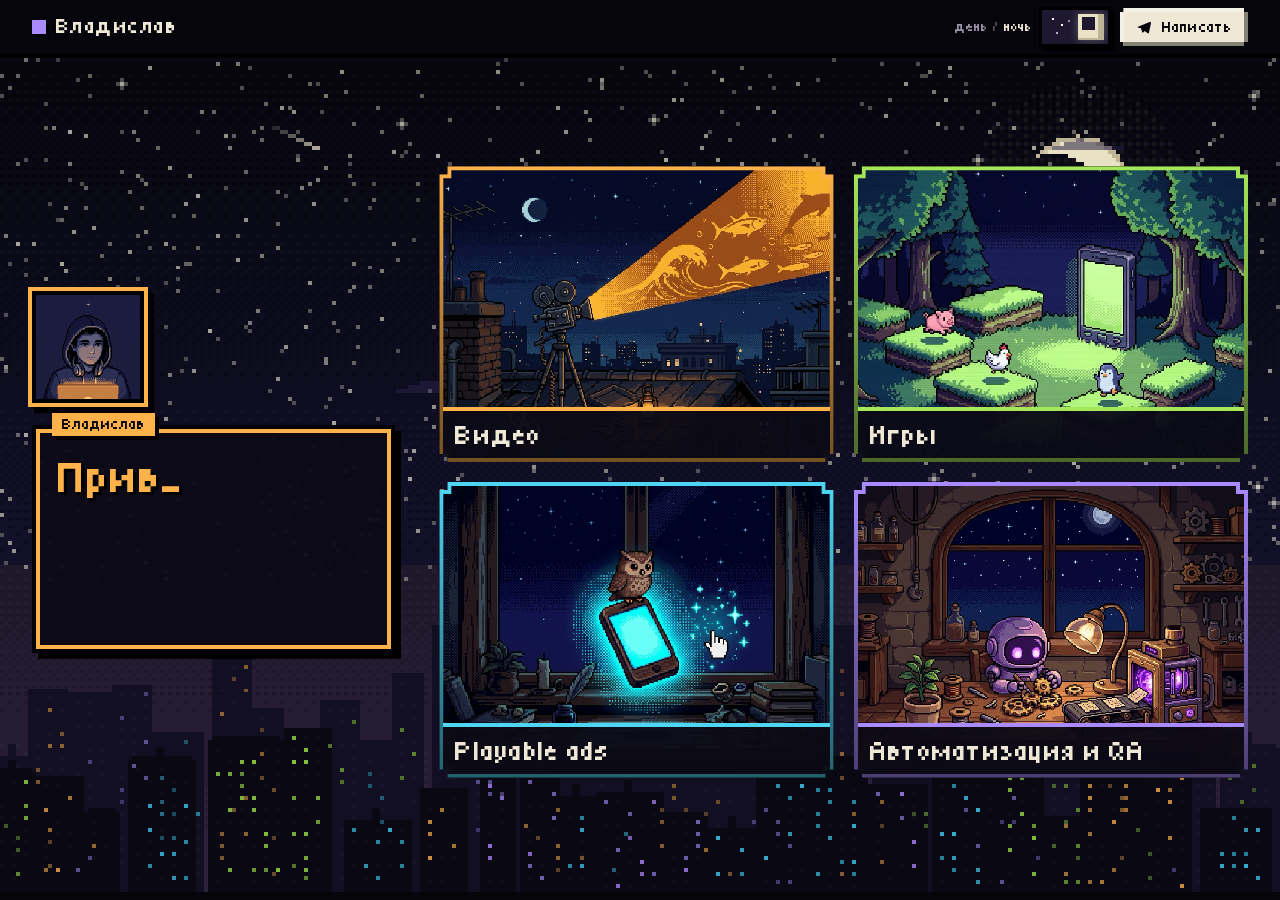
==== index.html @ 2a7964c5 "Showreel to generated music replaces fish prologue" ====
<!DOCTYPE html>
<html lang="ru" translate="no" class="notranslate">
<head>
<meta charset="UTF-8" />
<meta name="google" content="notranslate" />
<meta http-equiv="Content-Language" content="ru" />
<meta name="viewport" content="width=device-width, initial-scale=1.0, viewport-fit=cover" />
<title>Портфолио с примерами работ</title>
<meta name="theme-color" content="#0c0b0f" />
<meta property="og:type" content="website" />
<meta property="og:url" content="https://vladnaitl18-web.github.io/" />
<meta property="og:title" content="Портфолио с примерами работ" />
<meta property="og:image" content="https://vladnaitl18-web.github.io/assets/og-v2.png" />
<meta property="og:image:width" content="1200" />
<meta property="og:image:height" content="630" />
<meta name="twitter:card" content="summary_large_image" />
<meta name="twitter:title" content="Портфолио с примерами работ" />
<meta name="twitter:image" content="https://vladnaitl18-web.github.io/assets/og-v2.png" />
<script>try{if(localStorage.getItem("theme")==="day")document.documentElement.dataset.theme="day"}catch(e){}</script>
<link rel="preload" as="image" href="assets/cat/video.jpg" />
<link rel="preload" as="image" href="assets/cat/games.jpg" />
<link rel="preload" as="image" href="assets/cat/playables.jpg" />
<link rel="preload" as="image" href="assets/cat/tools.jpg" />
<link rel="preload" as="image" href="assets/cat/avatar.png" />
<link rel="preload" as="font" type="font/woff2" href="assets/fonts/tiny5-cyrillic.woff2" crossorigin />
<link rel="preload" as="font" type="font/woff2" href="assets/fonts/tiny5-latin.woff2" crossorigin />
<link rel="preload" as="font" type="font/woff2" href="assets/fonts/onest-cyrillic.woff2" crossorigin />
<style>
/* Onest cyrillic */
@font-face {
  font-family: 'Onest';
  font-style: normal;
  font-weight: 500;
  font-display: block;
  src: url(assets/fonts/onest-cyrillic.woff2) format('woff2');
  unicode-range: U+0301, U+0400-045F, U+0490-0491, U+04B0-04B1, U+2116;
}
/* Onest latin */
@font-face {
  font-family: 'Onest';
  font-style: normal;
  font-weight: 500;
  font-display: block;
  src: url(assets/fonts/onest-latin.woff2) format('woff2');
  unicode-range: U+0000-00FF, U+0131, U+0152-0153, U+02BB-02BC, U+02C6, U+02DA, U+02DC, U+0304, U+0308, U+0329, U+2000-206F, U+20AC, U+2122, U+2191, U+2193, U+2212, U+2215, U+FEFF, U+FFFD;
}
/* Onest cyrillic */
@font-face {
  font-family: 'Onest';
  font-style: normal;
  font-weight: 600;
  font-display: block;
  src: url(assets/fonts/onest-cyrillic.woff2) format('woff2');
  unicode-range: U+0301, U+0400-045F, U+0490-0491, U+04B0-04B1, U+2116;
}
/* Onest latin */
@font-face {
  font-family: 'Onest';
  font-style: normal;
  font-weight: 600;
  font-display: block;
  src: url(assets/fonts/onest-latin.woff2) format('woff2');
  unicode-range: U+0000-00FF, U+0131, U+0152-0153, U+02BB-02BC, U+02C6, U+02DA, U+02DC, U+0304, U+0308, U+0329, U+2000-206F, U+20AC, U+2122, U+2191, U+2193, U+2212, U+2215, U+FEFF, U+FFFD;
}
/* Onest cyrillic */
@font-face {
  font-family: 'Onest';
  font-style: normal;
  font-weight: 700;
  font-display: block;
  src: url(assets/fonts/onest-cyrillic.woff2) format('woff2');
  unicode-range: U+0301, U+0400-045F, U+0490-0491, U+04B0-04B1, U+2116;
}
/* Onest latin */
@font-face {
  font-family: 'Onest';
  font-style: normal;
  font-weight: 700;
  font-display: block;
  src: url(assets/fonts/onest-latin.woff2) format('woff2');
  unicode-range: U+0000-00FF, U+0131, U+0152-0153, U+02BB-02BC, U+02C6, U+02DA, U+02DC, U+0304, U+0308, U+0329, U+2000-206F, U+20AC, U+2122, U+2191, U+2193, U+2212, U+2215, U+FEFF, U+FFFD;
}
/* Onest cyrillic */
@font-face {
  font-family: 'Onest';
  font-style: normal;
  font-weight: 800;
  font-display: block;
  src: url(assets/fonts/onest-cyrillic.woff2) format('woff2');
  unicode-range: U+0301, U+0400-045F, U+0490-0491, U+04B0-04B1, U+2116;
}
/* Onest latin */
@font-face {
  font-family: 'Onest';
  font-style: normal;
  font-weight: 800;
  font-display: block;
  src: url(assets/fonts/onest-latin.woff2) format('woff2');
  unicode-range: U+0000-00FF, U+0131, U+0152-0153, U+02BB-02BC, U+02C6, U+02DA, U+02DC, U+0304, U+0308, U+0329, U+2000-206F, U+20AC, U+2122, U+2191, U+2193, U+2212, U+2215, U+FEFF, U+FFFD;
}
/* Tiny5 cyrillic */
@font-face {
  font-family: 'Tiny5';
  font-style: normal;
  font-weight: 400;
  font-display: block;
  src: url(assets/fonts/tiny5-cyrillic.woff2) format('woff2');
  unicode-range: U+0301, U+0400-045F, U+0490-0491, U+04B0-04B1, U+2116;
}
/* Tiny5 latin */
@font-face {
  font-family: 'Tiny5';
  font-style: normal;
  font-weight: 400;
  font-display: block;
  src: url(assets/fonts/tiny5-latin.woff2) format('woff2');
  unicode-range: U+0000-00FF, U+0131, U+0152-0153, U+02BB-02BC, U+02C6, U+02DA, U+02DC, U+0304, U+0308, U+0329, U+2000-206F, U+20AC, U+2122, U+2191, U+2193, U+2212, U+2215, U+FEFF, U+FFFD;
}
</style>
<link rel="stylesheet" href="styles.css?v=1792584528" />
</head>
<body>

<div class="boot" id="boot" aria-hidden="true">
  <div class="boot__half boot__half--l"></div>
  <div class="boot__half boot__half--r"></div>
  <div class="boot__in">
    <div class="boot__head"><span class="boot__logo"></span><span class="boot__name">Владислав</span></div>
    <div class="boot__cells" id="bootCells"></div>
    <div class="boot__meta"><span id="bootHint">собираю портфолио…</span><span class="boot__pct" id="bootPct">0%</span></div>
  </div>
</div>

<header class="top">
  <button class="top__name" data-go="home">Владислав</button>
  <button class="top__back" data-go="home"><span>←</span><em class="lbl">&nbsp;Все разделы</em></button>
  <div class="top__sec" id="topSec" aria-live="polite" hidden>
    <span class="top__sec-art"><img alt="" /></span>
    <b class="top__sec-t"></b><i class="top__sec-s"></i>
  </div>
  <div class="top__right">
    <button class="theme-wrap" id="themeBtn" aria-label="Дневная тема" title="День / ночь">
      <span class="theme__lbl"><b class="t-day">день</b><i>/</i><b class="t-night">ночь</b></span>
      <span class="theme"><span class="theme__knob"></span></span>
    </button>
    <a class="top__tg" href="https://t.me/cmdpt" target="_blank" rel="noopener">
    <svg viewBox="0 0 24 24" width="16" height="16" aria-hidden="true"><path d="M21.5 4.3 2.9 11.5c-.9.36-.9.86-.16 1.08l4.7 1.47 1.82 5.6c.22.6.4.83.79.83.3 0 .43-.14.6-.3l2.28-2.2 4.74 3.5c.87.48 1.5.23 1.71-.8l3.1-14.6c.32-1.27-.48-1.84-1.31-1.45Z" fill="currentColor"/></svg>
    <span class="lbl">Написать</span>
  </a>
  </div>
</header>

<main class="book" id="book">

  <section class="page is-on" id="home" data-i="0">
    <canvas class="scene" data-colors="#ffb24a,#a6f04a,#3fd6ff,#a98bff" data-seed="11" aria-hidden="true"></canvas>
    <div class="page__in intro">
      <div class="intro__text">
        <div class="npc npc--hero" style="--c: var(--c-films)">
          <div class="npc__face"><img src="assets/cat/avatar.png" alt="" /></div>
          <div class="npc__box">
            <span class="npc__name">Владислав</span>
            <h1 class="npc__hi" data-type>Привет, я Владислав!</h1>
            <p class="npc__text" data-type>Создаю видео с помощью ИИ, разрабатываю игры и playable-рекламу, автоматизирую рутину.</p>
            <div class="npc__row">
              <button class="npc__btn" data-exp aria-haspopup="dialog">Мой опыт <em>▸</em></button>
              <p class="npc__hint">Выберите раздел <em></em></p>
            </div>
          </div>
        </div>
      </div>
      <nav class="doors" aria-label="Разделы">
        <button class="door" data-go="video" style="--c: var(--c-films)"><span class="door__img"><img src="assets/cat/video.jpg" alt="" /></span><span class="door__t"><b>Видео</b><i>фильмы и креативы</i></span></button>
        <button class="door" data-go="games" style="--c: var(--c-gm)"><span class="door__img"><img src="assets/cat/games.jpg" alt="" /></span><span class="door__t"><b>Игры</b><i>Flutter · Flame</i></span></button>
        <button class="door" data-go="playables" style="--c: var(--c-pl)"><span class="door__img"><img src="assets/cat/playables.jpg" alt="" /></span><span class="door__t"><b>Playable ads</b><i>Cocos Creator</i></span></button>
        <button class="door" data-go="tools" style="--c: var(--c-tl)"><span class="door__img"><img src="assets/cat/tools.jpg" alt="" /></span><span class="door__t"><b>Автоматизация и QA</b><i>утилиты и боты</i></span></button>
      </nav>
    </div>
  </section>

  <section class="page" id="video" data-title="Видео" data-sub="фильмы и креативы с ИИ" data-art="assets/cat/video.jpg" data-no="01 / 04" data-i="1" style="--c: var(--c-films)" hidden>
    <canvas class="scene" data-colors="#ffb24a" data-seed="28" aria-hidden="true"></canvas>
    <div class="page__in">
      
      <div class="npc">
        <div class="npc__face"><img src="assets/cat/npc-cam.png" alt="" /></div>
        <div class="npc__box">
          <span class="npc__name">Кинокамера</span>
          <p class="npc__text" data-type>Мотор! Здесь фильмы и рекламные креативы, собранные с ИИ: генерация кадров, монтаж, звук и финальная проверка. Начни с шоурила — лучшие кадры под музыку.</p>
          <ul class="npc__nets"><li>DaVinci Resolve</li><li>After Effects</li><li>CapCut</li><li>Veo 3.1</li><li>Nano Banana</li><li>Grok Imagine</li><li>Kling</li><li>Seedance</li><li>ffmpeg</li></ul>
          <span class="npc__more" aria-hidden="true">▼</span>
        </div>
      </div>
      <section class="reel" style="--c: var(--c-films)">
        <div class="screens screens--wide"><figure class="screen screen--wide screen--reel"><div class="screen__frame"><span class="ld ld--2" aria-hidden="true"><i></i><i></i><i></i><i></i><i></i></span><video data-src="assets/video/showreel.mp4" data-poster="assets/video/showreel.jpg" preload="none" playsinline></video><button class="screen__play"><span>▶</span>Смотреть шоурил</button></div><span class="tag">Шоурил · 54 с</span><figcaption>лучшие кадры трёх фильмов · музыка тоже сгенерирована</figcaption></figure></div>
      </section>
      <article class="film" id="film-desert" style="--c: var(--c-films)"><header class="film__head"><span class="film__no">#1</span><h3 class="film__title">Пустынные рыбы</h3><ul class="film__chips"><li>документальный фильм</li><li>20 мин</li><li class="film__3d">5 сцен в 3D</li></ul></header><div class="grid grid--om">
          <figure class="work "><div class="media"><span class="ld ld--2" aria-hidden="true"><i></i><i></i><i></i><i></i><i></i></span><video class="loop" data-src="assets/g/film-fish-storm.mp4" data-poster="assets/g/film-fish-storm.jpg" muted loop playsinline preload="none"></video></div><span class="tag">Песчаная буря у ангара</span></figure>
          <figure class="work "><div class="media"><span class="ld ld--3" aria-hidden="true"><i></i><i></i><i></i><i></i><i></i></span><video class="loop" data-src="assets/g/film-fish-bass.mp4" data-poster="assets/g/film-fish-bass.jpg" muted loop playsinline preload="none"></video></div><span class="tag">Стая сибасов</span></figure>
          <figure class="work "><div class="media"><span class="ld ld--4" aria-hidden="true"><i></i><i></i><i></i><i></i><i></i></span><video class="loop" data-src="assets/g/film-fish-devil.mp4" data-poster="assets/g/film-fish-devil.jpg" muted loop playsinline preload="none"></video></div><span class="tag">Пылевой вихрь</span></figure>
          <figure class="work work--3d"><div class="media"><span class="ld ld--5" aria-hidden="true"><i></i><i></i><i></i><i></i><i></i></span><video class="loop" data-src="assets/g/i3-hangar.mp4" data-poster="assets/g/i3-hangar.jpg" muted loop playsinline preload="none"></video></div><span class="tag">Ангар-ферма изнутри</span></figure>
          <figure class="work "><div class="media"><span class="ld ld--1" aria-hidden="true"><i></i><i></i><i></i><i></i><i></i></span><video class="loop" data-src="assets/g/film-fish-farm.mp4" data-poster="assets/g/film-fish-farm.jpg" muted loop playsinline preload="none"></video></div><span class="tag">Ангары-фермы в пустыне</span></figure>
          <figure class="work "><div class="media"><span class="ld ld--2" aria-hidden="true"><i></i><i></i><i></i><i></i><i></i></span><video class="loop" data-src="assets/g/film-fish-bubbles.mp4" data-poster="assets/g/film-fish-bubbles.jpg" muted loop playsinline preload="none"></video></div><span class="tag">Пузыри над резервуарами</span></figure>
          <figure class="work work--3d"><div class="media"><span class="ld ld--3" aria-hidden="true"><i></i><i></i><i></i><i></i><i></i></span><video class="loop" data-src="assets/g/i3-filter.mp4" data-poster="assets/g/i3-filter.jpg" muted loop playsinline preload="none"></video></div><span class="tag">Очистка воды по шагам</span></figure>
          <figure class="work "><div class="media"><span class="ld ld--4" aria-hidden="true"><i></i><i></i><i></i><i></i><i></i></span><video class="loop" data-src="assets/g/film-fish-feed.mp4" data-poster="assets/g/film-fish-feed.jpg" muted loop playsinline preload="none"></video></div><span class="tag">Кормление рыб</span></figure>
          <figure class="work work--3d"><div class="media"><span class="ld ld--5" aria-hidden="true"><i></i><i></i><i></i><i></i><i></i></span><video class="loop" data-src="assets/g/i3-aquarium.mp4" data-poster="assets/g/i3-aquarium.jpg" muted loop playsinline preload="none"></video></div><span class="tag">Резервуар в разрезе</span></figure>
          <figure class="work "><div class="media"><span class="ld ld--1" aria-hidden="true"><i></i><i></i><i></i><i></i><i></i></span><video class="loop" data-src="assets/g/film-fish-cloud.mp4" data-poster="assets/g/film-fish-cloud.jpg" muted loop playsinline preload="none"></video></div><span class="tag">Бактерии растворяются в воде</span></figure>
          <figure class="work work--3d"><div class="media"><span class="ld ld--2" aria-hidden="true"><i></i><i></i><i></i><i></i><i></i></span><video class="loop" data-src="assets/g/i3-roof.mp4" data-poster="assets/g/i3-roof.jpg" muted loop playsinline preload="none"></video></div><span class="tag">Крыша над прудом</span></figure>
          <figure class="work work--3d"><div class="media"><span class="ld ld--3" aria-hidden="true"><i></i><i></i><i></i><i></i><i></i></span><video class="loop" data-src="assets/g/i3-tank.mp4" data-poster="assets/g/i3-tank.jpg" muted loop playsinline preload="none"></video></div><span class="tag">Цистерна с мальками</span></figure>
        </div></article>
      <article class="film" id="film-ocean" style="--c: var(--c-pl)"><header class="film__head"><span class="film__no">#2</span><h3 class="film__title">Секреты океанов</h3><ul class="film__chips"><li>документальный фильм</li><li>20 мин</li><li class="film__3d">4 сцены в 3D</li></ul></header><div class="grid grid--om">
          <figure class="work "><div class="media"><span class="ld ld--4" aria-hidden="true"><i></i><i></i><i></i><i></i><i></i></span><video class="loop" data-src="assets/g/film-atl-ship.mp4" data-poster="assets/g/film-atl-ship.jpg" muted loop playsinline preload="none"></video></div><span class="tag">Сухогруз в шторм</span></figure>
          <figure class="work work--3d"><div class="media"><span class="ld ld--5" aria-hidden="true"><i></i><i></i><i></i><i></i><i></i></span><video class="loop" data-src="assets/g/i3-plates.mp4" data-poster="assets/g/i3-plates.jpg" muted loop playsinline preload="none"></video></div><span class="tag">Плита уходит под плиту</span></figure>
          <figure class="work "><div class="media"><span class="ld ld--1" aria-hidden="true"><i></i><i></i><i></i><i></i><i></i></span><video class="loop" data-src="assets/g/film-atl-tsunami.mp4" data-poster="assets/g/film-atl-tsunami.jpg" muted loop playsinline preload="none"></video></div><span class="tag">Цунами у берега</span></figure>
          <figure class="work "><div class="media"><span class="ld ld--2" aria-hidden="true"><i></i><i></i><i></i><i></i><i></i></span><video class="loop" data-src="assets/g/film-atl-sub.mp4" data-poster="assets/g/film-atl-sub.jpg" muted loop playsinline preload="none"></video></div><span class="tag">Батискаф уходит на глубину</span></figure>
          <figure class="work work--3d"><div class="media"><span class="ld ld--3" aria-hidden="true"><i></i><i></i><i></i><i></i><i></i></span><video class="loop" data-src="assets/g/i3-quake.mp4" data-poster="assets/g/i3-quake.jpg" muted loop playsinline preload="none"></video></div><span class="tag">Извержение на дне</span></figure>
          <figure class="work "><div class="media"><span class="ld ld--4" aria-hidden="true"><i></i><i></i><i></i><i></i><i></i></span><video class="loop" data-src="assets/g/film-atl-sphere.mp4" data-poster="assets/g/film-atl-sphere.jpg" muted loop playsinline preload="none"></video></div><span class="tag">Сфера батискафа</span></figure>
          <figure class="work "><div class="media"><span class="ld ld--5" aria-hidden="true"><i></i><i></i><i></i><i></i><i></i></span><video class="loop" data-src="assets/g/film-atl-canyon.mp4" data-poster="assets/g/film-atl-canyon.jpg" muted loop playsinline preload="none"></video></div><span class="tag">Батискаф в каньоне</span></figure>
          <figure class="work work--3d"><div class="media"><span class="ld ld--1" aria-hidden="true"><i></i><i></i><i></i><i></i><i></i></span><video class="loop" data-src="assets/g/i3-sonar.mp4" data-poster="assets/g/i3-sonar.jpg" muted loop playsinline preload="none"></video></div><span class="tag">Сонар сканирует дно</span></figure>
          <figure class="work "><div class="media"><span class="ld ld--2" aria-hidden="true"><i></i><i></i><i></i><i></i><i></i></span><video class="loop" data-src="assets/g/film-atl-wave.mp4" data-poster="assets/g/film-atl-wave.jpg" muted loop playsinline preload="none"></video></div><span class="tag">Волна на мелководье</span></figure>
          <figure class="work "><div class="media"><span class="ld ld--3" aria-hidden="true"><i></i><i></i><i></i><i></i><i></i></span><video class="loop" data-src="assets/g/film-atl-sat.mp4" data-poster="assets/g/film-atl-sat.jpg" muted loop playsinline preload="none"></video></div><span class="tag">Спутник над Землёй</span></figure>
          <figure class="work work--3d"><div class="media"><span class="ld ld--4" aria-hidden="true"><i></i><i></i><i></i><i></i><i></i></span><video class="loop" data-src="assets/g/i3-slide.mp4" data-poster="assets/g/i3-slide.jpg" muted loop playsinline preload="none"></video></div><span class="tag">Подводный оползень</span></figure>
          <figure class="work "><div class="media"><span class="ld ld--5" aria-hidden="true"><i></i><i></i><i></i><i></i><i></i></span><video class="loop" data-src="assets/g/film-atl-dark.mp4" data-poster="assets/g/film-atl-dark.jpg" muted loop playsinline preload="none"></video></div><span class="tag">Ночной город у океана</span></figure>
        </div></article>
      <article class="film" id="film-space" style="--c: var(--c-tl)"><header class="film__head"><span class="film__no">#3</span><h3 class="film__title">Вулканы других миров</h3><ul class="film__chips"><li>документальный фильм</li><li>в работе</li><li class="film__3d">4 сцены в 3D</li></ul></header><div class="grid grid--om">
          <figure class="work "><div class="media"><span class="ld ld--1" aria-hidden="true"><i></i><i></i><i></i><i></i><i></i></span><video class="loop" data-src="assets/g/om-astro.mp4" data-poster="assets/g/om-astro.jpg" muted loop playsinline preload="none"></video></div><span class="tag">Космонавт на склоне</span></figure>
          <figure class="work "><div class="media"><span class="ld ld--2" aria-hidden="true"><i></i><i></i><i></i><i></i><i></i></span><video class="loop" data-src="assets/g/om-helmet.mp4" data-poster="assets/g/om-helmet.jpg" muted loop playsinline preload="none"></video></div><span class="tag">Отражение в шлеме</span></figure>
          <figure class="work work--3d"><div class="media"><span class="ld ld--3" aria-hidden="true"><i></i><i></i><i></i><i></i><i></i></span><video class="loop" data-src="assets/g/i3-volcano.mp4" data-poster="assets/g/i3-volcano.jpg" muted loop playsinline preload="none"></video></div><span class="tag">Вулкан в разрезе</span></figure>
          <figure class="work "><div class="media"><span class="ld ld--4" aria-hidden="true"><i></i><i></i><i></i><i></i><i></i></span><video class="loop" data-src="assets/g/om-erupt.mp4" data-poster="assets/g/om-erupt.jpg" muted loop playsinline preload="none"></video></div><span class="tag">Извержение у океана</span></figure>
          <figure class="work work--3d"><div class="media"><span class="ld ld--5" aria-hidden="true"><i></i><i></i><i></i><i></i><i></i></span><video class="loop" data-src="assets/g/om-core.mp4" data-poster="assets/g/om-core.jpg" muted loop playsinline preload="none"></video></div><span class="tag">Планета в разрезе</span></figure>
          <figure class="work "><div class="media"><span class="ld ld--1" aria-hidden="true"><i></i><i></i><i></i><i></i><i></i></span><video class="loop" data-src="assets/g/om-train.mp4" data-poster="assets/g/om-train.jpg" muted loop playsinline preload="none"></video></div><span class="tag">Поезд в лавовой трубе</span></figure>
          <figure class="work "><div class="media"><span class="ld ld--2" aria-hidden="true"><i></i><i></i><i></i><i></i><i></i></span><video class="loop" data-src="assets/g/om-planets.mp4" data-poster="assets/g/om-planets.jpg" muted loop playsinline preload="none"></video></div><span class="tag">Две планеты</span></figure>
          <figure class="work work--3d"><div class="media"><span class="ld ld--3" aria-hidden="true"><i></i><i></i><i></i><i></i><i></i></span><video class="loop" data-src="assets/g/i3-magma.mp4" data-poster="assets/g/i3-magma.jpg" muted loop playsinline preload="none"></video></div><span class="tag">Магма поднимается</span></figure>
          <figure class="work "><div class="media"><span class="ld ld--4" aria-hidden="true"><i></i><i></i><i></i><i></i><i></i></span><video class="loop" data-src="assets/g/om-climb.mp4" data-poster="assets/g/om-climb.jpg" muted loop playsinline preload="none"></video></div><span class="tag">Восхождение на рассвете</span></figure>
          <figure class="work "><div class="media"><span class="ld ld--5" aria-hidden="true"><i></i><i></i><i></i><i></i><i></i></span><video class="loop" data-src="assets/g/om-tube.mp4" data-poster="assets/g/om-tube.jpg" muted loop playsinline preload="none"></video></div><span class="tag">Лавовая труба</span></figure>
          <figure class="work work--3d"><div class="media"><span class="ld ld--1" aria-hidden="true"><i></i><i></i><i></i><i></i><i></i></span><video class="loop" data-src="assets/g/om-blast.mp4" data-poster="assets/g/om-blast.jpg" muted loop playsinline preload="none"></video></div><span class="tag">Взрыв лавы</span></figure>
          <figure class="work "><div class="media"><span class="ld ld--2" aria-hidden="true"><i></i><i></i><i></i><i></i><i></i></span><video class="loop" data-src="assets/g/om-earth.mp4" data-poster="assets/g/om-earth.jpg" muted loop playsinline preload="none"></video></div><span class="tag">Земля из космоса</span></figure>
        </div></article>
      <h3 class="sub" style="--c: var(--c-cr)"><span>Креативы</span><i>фрагменты рекламных роликов</i></h3>
      <div class="feat-row" style="--c: var(--c-cr)">
        <div class="grid grid--feat">
        <figure class="work work--v work--reels work--feat"><div class="media"><span class="ld ld--3" aria-hidden="true"><i></i><i></i><i></i><i></i><i></i></span><video class="loop" data-src="assets/g/cr-kisa-a.mp4" data-poster="assets/g/cr-kisa-a.jpg" muted loop playsinline preload="none"></video></div><span class="tag">Вечеринка</span></figure>
        <figure class="work work--v work--reels work--feat"><div class="media"><span class="ld ld--4" aria-hidden="true"><i></i><i></i><i></i><i></i><i></i></span><video class="loop" data-src="assets/g/cr-kisa-b.mp4" data-poster="assets/g/cr-kisa-b.jpg" muted loop playsinline preload="none"></video></div><span class="tag">Газуем!</span></figure>
        </div>
      </div>
      <div class="grid grid--cr" style="--c: var(--c-cr)">
        <figure class="work work--v"><div class="media"><span class="ld ld--5" aria-hidden="true"><i></i><i></i><i></i><i></i><i></i></span><video class="loop" data-src="assets/g/cr-ball-a.mp4" data-poster="assets/g/cr-ball-a.jpg" muted loop playsinline preload="none"></video></div><span class="tag">3D-шары</span></figure>
        <figure class="work work--v"><div class="media"><span class="ld ld--1" aria-hidden="true"><i></i><i></i><i></i><i></i><i></i></span><video class="loop" data-src="assets/g/cr-ball-b.mp4" data-poster="assets/g/cr-ball-b.jpg" muted loop playsinline preload="none"></video></div><span class="tag">3D-шары</span></figure>
        <figure class="work work--v"><div class="media"><span class="ld ld--2" aria-hidden="true"><i></i><i></i><i></i><i></i><i></i></span><video class="loop" data-src="assets/g/cr-cat-a.mp4" data-poster="assets/g/cr-cat-a.jpg" muted loop playsinline preload="none"></video></div><span class="tag">Cat Simulator</span></figure>
        <figure class="work work--v"><div class="media"><span class="ld ld--3" aria-hidden="true"><i></i><i></i><i></i><i></i><i></i></span><video class="loop" data-src="assets/g/cr-cat-b.mp4" data-poster="assets/g/cr-cat-b.jpg" muted loop playsinline preload="none"></video></div><span class="tag">Cat Simulator</span></figure>
      </div>
      <div class="sketch-row" style="--c: var(--c-cr)">
        <figure class="work work--sketch"><div class="media"><span class="ld ld--4" aria-hidden="true"><i></i><i></i><i></i><i></i><i></i></span><video class="loop" data-src="assets/g/cr-sketch.mp4" data-poster="assets/g/cr-sketch.jpg" muted loop playsinline preload="none"></video></div><span class="tag">Плоская Земля</span></figure>
      </div>
      <div class="screens screens--v" style="--c: var(--c-cr)">
        <figure class="screen screen--v">
          <div class="screen__frame"><span class="ld ld--5" aria-hidden="true"><i></i><i></i><i></i><i></i><i></i></span><video data-src="assets/video/ball-3d.mp4" data-poster="assets/video/ball-3d.jpg" preload="none" playsinline></video><button class="screen__play"><span>▶</span>Смотреть</button></div>
          <span class="tag">3D-шары</span>
          <figcaption>Промо-ролик для 3D-головоломки · 20 сек</figcaption>
        </figure>
        <figure class="screen screen--v">
          <div class="screen__frame"><span class="ld ld--1" aria-hidden="true"><i></i><i></i><i></i><i></i><i></i></span><video data-src="assets/video/cat-sim.mp4" data-poster="assets/video/cat-sim.jpg" preload="none" playsinline></video><button class="screen__play"><span>▶</span>Смотреть</button></div>
          <span class="tag">Cat Simulator</span>
          <figcaption>ИИ-интро и геймплей · 30 сек</figcaption>
        </figure>
      </div>
      <div class="pfoot"><span></span><button class="turn turn--next" data-go="games">Игры <span>→</span></button></div>
    </div>
  </section>

  <section class="page" id="games" data-title="Игры" data-sub="Flutter · Flame" data-art="assets/cat/games.jpg" data-no="02 / 04" data-i="2" style="--c: var(--c-gm)" hidden>
    <canvas class="scene" data-colors="#a6f04a" data-seed="45" aria-hidden="true"></canvas>
    <div class="page__in">
      
      <div class="npc">
        <div class="npc__face"><img src="assets/cat/npc-pig.png" alt="" /></div>
        <div class="npc__box">
          <span class="npc__name">Поросёнок</span>
          <p class="npc__text" data-type>Начинал делать приложения руками, без ИИ. Потом ИИ упростил разработку, и теперь я быстрее делаю приложения интереснее и сложнее. Здесь примеры на Flutter и Flame, а всего их больше 300.</p>
          <ul class="npc__nets"><li>Flutter</li><li>Flame</li><li>Dart</li><li>iOS</li><li>Android</li><li>Firebase</li></ul>
          <span class="npc__more" aria-hidden="true">▼</span>
        </div>
      </div>
      <div class="seg" role="tablist" aria-label="Категории">
        <button class="seg__btn is-on" role="tab" aria-selected="true" data-pane="pane-games">Игры <i>28</i></button>
        <button class="seg__btn seg__btn--pro" role="tab" aria-selected="false" data-pane="pane-pro">Подписочные <i>2</i></button>
        <span class="seg__pill" aria-hidden="true"></span>
      </div>
      <div class="panes">
        <div class="pane is-on" id="pane-games" role="tabpanel">
          <div class="grid grid--gm">
            <figure class="work work--phone"><div class="media"><span class="ld ld--2" aria-hidden="true"><i></i><i></i><i></i><i></i><i></i></span><video class="loop" data-src="assets/g/gm-living-sea.mp4" data-poster="assets/g/gm-living-sea.jpg" muted loop playsinline preload="none"></video></div><span class="tag">Подводная аркада</span></figure>
        <figure class="work work--phone"><div class="media"><span class="ld ld--3" aria-hidden="true"><i></i><i></i><i></i><i></i><i></i></span><video class="loop" data-src="assets/g/gm-nightline.mp4" data-poster="assets/g/gm-nightline.jpg" muted loop playsinline preload="none"></video></div><span class="tag">Гонки</span></figure>
        <figure class="work work--phone"><div class="media"><span class="ld ld--4" aria-hidden="true"><i></i><i></i><i></i><i></i><i></i></span><video class="loop" data-src="assets/g/gm-trufflet.mp4" data-poster="assets/g/gm-trufflet.jpg" muted loop playsinline preload="none"></video></div><span class="tag">Ферма</span></figure>
        <figure class="work work--phone"><div class="media"><span class="ld ld--5" aria-hidden="true"><i></i><i></i><i></i><i></i><i></i></span><video class="loop" data-src="assets/g/gm-frog-jump.mp4" data-poster="assets/g/gm-frog-jump.jpg" muted loop playsinline preload="none"></video></div><span class="tag">Платформер</span></figure>
        <figure class="work work--phone"><div class="media"><span class="ld ld--1" aria-hidden="true"><i></i><i></i><i></i><i></i><i></i></span><video class="loop" data-src="assets/g/gm-sky-hop.mp4" data-poster="assets/g/gm-sky-hop.jpg" muted loop playsinline preload="none"></video></div><span class="tag">Раннер</span></figure>
        <figure class="work work--phone"><div class="media"><span class="ld ld--2" aria-hidden="true"><i></i><i></i><i></i><i></i><i></i></span><video class="loop" data-src="assets/g/gm-ink-zoo.mp4" data-poster="assets/g/gm-ink-zoo.jpg" muted loop playsinline preload="none"></video></div><span class="tag">Аркада-шутер</span></figure>
        <figure class="work work--phone"><div class="media"><span class="ld ld--3" aria-hidden="true"><i></i><i></i><i></i><i></i><i></i></span><video class="loop" data-src="assets/g/gm-shapes.mp4" data-poster="assets/g/gm-shapes.jpg" muted loop playsinline preload="none"></video></div><span class="tag">Головоломка с тенями</span></figure>
        <figure class="work work--phone"><div class="media"><span class="ld ld--4" aria-hidden="true"><i></i><i></i><i></i><i></i><i></i></span><video class="loop" data-src="assets/g/gm-meadow.mp4" data-poster="assets/g/gm-meadow.jpg" muted loop playsinline preload="none"></video></div><span class="tag">Сбор на время</span></figure>
        <figure class="work work--phone"><div class="media"><span class="ld ld--5" aria-hidden="true"><i></i><i></i><i></i><i></i><i></i></span><video class="loop" data-src="assets/g/gm-slice.mp4" data-poster="assets/g/gm-slice.jpg" muted loop playsinline preload="none"></video></div><span class="tag">Три в ряд</span></figure>
        <figure class="work work--phone"><div class="media"><span class="ld ld--1" aria-hidden="true"><i></i><i></i><i></i><i></i><i></i></span><video class="loop" data-src="assets/g/gm-dig.mp4" data-poster="assets/g/gm-dig.jpg" muted loop playsinline preload="none"></video></div><span class="tag">Аркада-забег</span></figure>
        <figure class="work work--phone"><div class="media"><span class="ld ld--2" aria-hidden="true"><i></i><i></i><i></i><i></i><i></i></span><video class="loop" data-src="assets/g/gm-balloon.mp4" data-poster="assets/g/gm-balloon.jpg" muted loop playsinline preload="none"></video></div><span class="tag">Бесконечный полёт</span></figure>
        <figure class="work work--phone"><div class="media"><span class="ld ld--3" aria-hidden="true"><i></i><i></i><i></i><i></i><i></i></span><video class="loop" data-src="assets/g/gm-orbit.mp4" data-poster="assets/g/gm-orbit.jpg" muted loop playsinline preload="none"></video></div><span class="tag">Tube-раннер</span></figure>
        <figure class="work work--phone"><div class="media"><span class="ld ld--4" aria-hidden="true"><i></i><i></i><i></i><i></i><i></i></span><video class="loop" data-src="assets/g/gm-hidden-sum.mp4" data-poster="assets/g/gm-hidden-sum.jpg" muted loop playsinline preload="none"></video></div><span class="tag">Математическая головоломка</span></figure>
        <figure class="work work--phone"><div class="media"><span class="ld ld--5" aria-hidden="true"><i></i><i></i><i></i><i></i><i></i></span><video class="loop" data-src="assets/g/gm-frog.mp4" data-poster="assets/g/gm-frog.jpg" muted loop playsinline preload="none"></video></div><span class="tag">Аркада на реакцию</span></figure>
        <figure class="work work--phone"><div class="media"><span class="ld ld--1" aria-hidden="true"><i></i><i></i><i></i><i></i><i></i></span><video class="loop" data-src="assets/g/gm-shade.mp4" data-poster="assets/g/gm-shade.jpg" muted loop playsinline preload="none"></video></div><span class="tag">Головоломка на цвет</span></figure>
        <figure class="work work--phone"><div class="media"><span class="ld ld--2" aria-hidden="true"><i></i><i></i><i></i><i></i><i></i></span><video class="loop" data-src="assets/g/gm-slice-strike.mp4" data-poster="assets/g/gm-slice-strike.jpg" muted loop playsinline preload="none"></video></div><span class="tag">Слэшер</span></figure>
        <figure class="work work--phone"><div class="media"><span class="ld ld--3" aria-hidden="true"><i></i><i></i><i></i><i></i><i></i></span><video class="loop" data-src="assets/g/gm-penguin.mp4" data-poster="assets/g/gm-penguin.jpg" muted loop playsinline preload="none"></video></div><span class="tag">Рикошет</span></figure>
        <figure class="work work--phone"><div class="media"><span class="ld ld--4" aria-hidden="true"><i></i><i></i><i></i><i></i><i></i></span><video class="loop" data-src="assets/g/gm-dodge.mp4" data-poster="assets/g/gm-dodge.jpg" muted loop playsinline preload="none"></video></div><span class="tag">Уклонение</span></figure>
        <figure class="work work--phone"><div class="media"><span class="ld ld--5" aria-hidden="true"><i></i><i></i><i></i><i></i><i></i></span><video class="loop" data-src="assets/g/gm-gems.mp4" data-poster="assets/g/gm-gems.jpg" muted loop playsinline preload="none"></video></div><span class="tag">Match-3</span></figure>
        <figure class="work work--phone"><div class="media"><span class="ld ld--1" aria-hidden="true"><i></i><i></i><i></i><i></i><i></i></span><video class="loop" data-src="assets/g/gm-stack.mp4" data-poster="assets/g/gm-stack.jpg" muted loop playsinline preload="none"></video></div><span class="tag">Башня на тайминг</span></figure>
        <figure class="work work--phone"><div class="media"><span class="ld ld--2" aria-hidden="true"><i></i><i></i><i></i><i></i><i></i></span><video class="loop" data-src="assets/g/gm-ink-line.mp4" data-poster="assets/g/gm-ink-line.jpg" muted loop playsinline preload="none"></video></div><span class="tag">Рисуй линию</span></figure>
        <figure class="work work--phone"><div class="media"><span class="ld ld--3" aria-hidden="true"><i></i><i></i><i></i><i></i><i></i></span><video class="loop" data-src="assets/g/gm-aces.mp4" data-poster="assets/g/gm-aces.jpg" muted loop playsinline preload="none"></video></div><span class="tag">Вертикальный шутер</span></figure>
        <figure class="work work--phone"><div class="media"><span class="ld ld--4" aria-hidden="true"><i></i><i></i><i></i><i></i><i></i></span><video class="loop" data-src="assets/g/gm-glyph.mp4" data-poster="assets/g/gm-glyph.jpg" muted loop playsinline preload="none"></video></div><span class="tag">Руны жестами</span></figure>
        <figure class="work work--phone"><div class="media"><span class="ld ld--5" aria-hidden="true"><i></i><i></i><i></i><i></i><i></i></span><video class="loop" data-src="assets/g/gm-termite.mp4" data-poster="assets/g/gm-termite.jpg" muted loop playsinline preload="none"></video></div><span class="tag">Ловкость</span></figure>
        <figure class="work work--phone"><div class="media"><span class="ld ld--1" aria-hidden="true"><i></i><i></i><i></i><i></i><i></i></span><video class="loop" data-src="assets/g/gm-ignite.mp4" data-poster="assets/g/gm-ignite.jpg" muted loop playsinline preload="none"></video></div><span class="tag">Змейка</span></figure>
        <figure class="work work--phone"><div class="media"><span class="ld ld--2" aria-hidden="true"><i></i><i></i><i></i><i></i><i></i></span><video class="loop" data-src="assets/g/gm-sort.mp4" data-poster="assets/g/gm-sort.jpg" muted loop playsinline preload="none"></video></div><span class="tag">Сортировка</span></figure>
        <figure class="work work--phone"><div class="media"><span class="ld ld--3" aria-hidden="true"><i></i><i></i><i></i><i></i><i></i></span><video class="loop" data-src="assets/g/gm-grid.mp4" data-poster="assets/g/gm-grid.jpg" muted loop playsinline preload="none"></video></div><span class="tag">Захват территории</span></figure>
        <figure class="work work--phone"><div class="media"><span class="ld ld--4" aria-hidden="true"><i></i><i></i><i></i><i></i><i></i></span><video class="loop" data-src="assets/g/gm-deep.mp4" data-poster="assets/g/gm-deep.jpg" muted loop playsinline preload="none"></video></div><span class="tag">Соединялка</span></figure>
          </div>
        </div>
        <div class="pane" id="pane-pro" role="tabpanel" hidden>
          <p class="pane__lead">Приложения с монетизацией через подписку: онбординг, пейволл, премиум-функции. Здесь <b>два примера</b>, а таких приложений я сделал гораздо больше.</p>
          <div class="grid grid--subs">
            <div class="subcard"><figure class="work work--phone work--pro"><div class="media"><span class="ld ld--2" aria-hidden="true"><i></i><i></i><i></i><i></i><i></i></span><video class="loop" data-src="assets/g/sub-faceswap.mp4" data-poster="assets/g/sub-faceswap.jpg" muted loop playsinline preload="none"></video></div><span class="tag">Face Swap · ИИ</span></figure><div class="subcard__box"><h4>Face Swap</h4><p>Меняет лицо на фото по шаблону: ИИ генерирует результат за секунды.</p><ul><li>Шаблоны по категориям</li><li>Генерация на сервере</li><li>Галерея и история</li><li>Пейволл: неделя, месяц, год</li></ul></div></div>
        <div class="subcard"><figure class="work work--phone work--pro"><div class="media"><span class="ld ld--3" aria-hidden="true"><i></i><i></i><i></i><i></i><i></i></span><video class="loop" data-src="assets/g/sub-meditation.mp4" data-poster="assets/g/sub-meditation.jpg" muted loop playsinline preload="none"></video></div><span class="tag">ИИ-медитации</span></figure><div class="subcard__box"><h4>ИИ-медитации</h4><p>Медитация под твою цель: ИИ пишет текст сессии и озвучивает его.</p><ul><li>Цель, длительность и фон</li><li>Генерация сессии ИИ</li><li>Плеер с таймером</li><li>Поддержка подпиской</li></ul></div></div>
          </div>
        </div>
      </div>
      <div class="pfoot"><button class="turn turn--prev" data-go="video"><span>←</span> Видео</button><button class="turn turn--next" data-go="playables">Playable ads <span>→</span></button></div>
    </div>
  </section>

  <section class="page" id="playables" data-title="Playable ads" data-sub="Cocos Creator" data-art="assets/cat/playables.jpg" data-no="03 / 04" data-i="3" style="--c: var(--c-pl)" hidden>
    <canvas class="scene" data-colors="#3fd6ff" data-seed="62" aria-hidden="true"></canvas>
    <div class="page__in">
      
      <div class="npc">
        <div class="npc__face"><img src="assets/cat/owl.png" alt="" /></div>
        <div class="npc__box">
          <span class="npc__name">Сова</span>
          <p class="npc__text" data-type>Тс-с… Здесь собираются playable ads на Cocos Creator. Одна игра — сборки под все рекламные сети, и любая механика: поиск предметов, головоломки, тапы и свайпы. Жми «Поиграть» — и попробуй сам.</p>
          <ul class="npc__nets">
            <li>AppLovin</li><li>Unity Ads</li><li>Google Ads</li><li>Meta</li><li>Mintegral</li><li>Moloco</li><li>Liftoff · Vungle</li>
          </ul>
          <span class="npc__more" aria-hidden="true">▼</span>
        </div>
      </div>
      <div class="grid grid--pl">
        <figure class="work work--v work--pl"><div class="media"><span class="ld ld--5" aria-hidden="true"><i></i><i></i><i></i><i></i><i></i></span><video class="loop" data-src="assets/g/pl-owl.mp4" data-poster="assets/g/pl-owl.jpg" muted loop playsinline preload="none"></video></div><span class="tag">Find all the Owls</span><button class="plbtn" data-play="owl" data-name="Find all the Owls"><span>▶</span>Поиграть</button></figure>
        <figure class="work work--v work--pl"><div class="media"><span class="ld ld--1" aria-hidden="true"><i></i><i></i><i></i><i></i><i></i></span><video class="loop" data-src="assets/g/pl-sherlock.mp4" data-poster="assets/g/pl-sherlock.jpg" muted loop playsinline preload="none"></video></div><span class="tag">Sherlock</span><button class="plbtn" data-play="sherlock" data-name="Sherlock"><span>▶</span>Поиграть</button></figure>
      </div>
      <div class="pfoot"><button class="turn turn--prev" data-go="games"><span>←</span> Игры</button><button class="turn turn--next" data-go="tools">Автоматизация и QA <span>→</span></button></div>
    </div>
  </section>

  <section class="page" id="tools" data-title="Автоматизация и QA" data-short="Авто · QA" data-sub="конвейеры · боты · тесты" data-art="assets/cat/tools.jpg" data-no="04 / 04" data-i="4" style="--c: var(--c-tl)" hidden>
    <canvas class="scene" data-colors="#a98bff" data-seed="79" aria-hidden="true"></canvas>
    <div class="page__in">
      
      <div class="npc">
        <div class="npc__face"><img src="assets/cat/npc-robot.png" alt="" /></div>
        <div class="npc__box">
          <span class="npc__name">Робот</span>
          <p class="npc__text" data-type>Бип-буп! Здесь то, что работает вместо людей: конвейер приложений, боты и скрипты. А ещё тестирование: прежде чем выпустить, всё проверяю.</p>
          <ul class="npc__nets"><li>Electron</li><li>Python</li><li>Node.js</li><li>TypeScript</li><li>Claude</li><li>Telegram API</li></ul>
          <span class="npc__more" aria-hidden="true">▼</span>
        </div>
      </div>
      <article class="proj ">
        <div class="proj__img"><span class="ld ld--2" aria-hidden="true"><i></i><i></i><i></i><i></i><i></i></span><img loading="lazy" src="assets/tools/video-pipeline.jpg" alt="" /></div>
        <div class="proj__body">
          <span class="proj__kind">ИИ-агенты · видео</span>
          <h3>Видеоконвейер на ИИ-агентах</h3>
          <p>Агенты ведут 20-минутный документальный фильм от сценария до сдачи. Человек только принимает решения.</p>
          <ol class="proj__steps"><li>Разбивают сценарий на кадры и пишут промпты</li><li>Генерируют и скачивают кадры пачками</li><li>Режут монтаж по словам озвучки</li><li>Рисуют карты и инфографику кодом</li><li>Перед сдачей проверяют стоп-кадры, повторы, громкость и смысл кадров</li></ol>
          <ul class="proj__tech"><li>Claude Code</li><li>Veo 3.1 · Flow</li><li>Gemini</li><li>Remotion</li><li>faster-whisper</li><li>Python</li><li>ffmpeg</li></ul>
        </div>
      </article>
      <article class="proj proj--rev">
        <div class="proj__img"><span class="ld ld--3" aria-hidden="true"><i></i><i></i><i></i><i></i><i></i></span><img loading="lazy" src="assets/tools/app-pipeline.jpg" alt="" /><span class="proj__badge"><b>20</b><em>→</em><b>130</b><i>приложений · все прошли ревью сторов</i></span></div>
        <div class="proj__body">
          <span class="proj__kind">ИИ-агенты · приложения</span>
          <h3>Конвейер мобильных приложений</h3>
          <p>Из ТЗ получается готовая сборка: агенты пишут спецификацию, ассеты и код на Flutter, сами проверяют и тестируют.</p>
          <ol class="proj__steps"><li>ТЗ приходит через Telegram-бота в очередь</li><li>Генерация спецификации, ассетов и кода</li><li>Статический анализ: около 30 типов ошибок</li><li>Смоук-тест на симуляторе, скриншоты для стора</li></ol>
          <ul class="proj__tech"><li>Claude Code</li><li>Flutter</li><li>Python</li><li>Electron</li><li>Telegram API</li><li>Xcode Simulator</li></ul>
        </div>
      </article>
      <h3 class="sub"><span>Пет-проекты</span><i>делаю для себя</i></h3>
      <div class="grid grid--shots">
        <article class="proj proj--small"><div class="proj__img"><span class="ld ld--5" aria-hidden="true"><i></i><i></i><i></i><i></i><i></i></span><img loading="lazy" src="assets/tools/sparring.jpg" alt="" /></div><div class="proj__body"><span class="proj__kind">пет-проект</span><h3>Тренажёр Flutter и Compose</h3><p>Одна задача решается и на Flutter, и на Jetpack Compose. Ответ проверяет настоящий компилятор, а не модель.</p><ul class="proj__tech"><li>Tauri · Rust</li><li>React</li><li>CodeMirror</li></ul></div></article>
        <article class="proj proj--small"><div class="proj__img"><span class="ld ld--1" aria-hidden="true"><i></i><i></i><i></i><i></i><i></i></span><img loading="lazy" src="assets/tools/reader.jpg" alt="" /></div><div class="proj__body"><span class="proj__kind">пет-проект</span><h3>Читалка с ИИ-помощником</h3><p>Выделяешь фрагмент книги, и помощник объясняет его в выбранном режиме: проще, с примерами или подробно.</p><ul class="proj__tech"><li>Electron</li><li>Claude</li><li>EPUB · FB2</li></ul></div></article>
      </div>
      <h3 class="sub"><span>Ещё автоматизировал</span></h3>
      <div class="grid grid--auto">
        <article class="auto"><h4>Telegram-бот задач</h4><p>Пересылаешь сообщение с ТЗ, бот достаёт ссылки, убирает дубли и ставит в очередь на сборку.</p></article>
        <article class="auto"><h4>Агрегатор вакансий</h4><p>Вакансии с 6 сайтов в одной ленте: дубли склеены, зарплаты в рублях, свежие приходят сами.</p></article>
        <article class="auto"><h4>Подбор книг</h4><p>По теме находит книги профильных издательств с обложками и ранжирует их ИИ-агентом.</p></article>
      </div>
      <h3 class="sub" id="qa"><span>Тестирование и QA</span></h3>
      <article class="qa">
        <p>Тестировал мобильные приложения под iOS и Android, веб-сервисы и Telegram-ботов. Писал автотесты и свой анализатор, который до ревью ловит около 30 типов ошибок: краши, вёрстку, разрешения, политики сторов.</p>
        <ul class="npc__nets qa__tech"><li>Python</li><li>flutter analyze</li><li>flutter test</li><li>Xcode Simulator</li><li>Android Emulator</li><li>Chrome DevTools</li></ul>
      </article>
      <a class="cta" href="https://t.me/cmdpt" target="_blank" rel="noopener">
        <svg viewBox="0 0 24 24" width="20" height="20" aria-hidden="true"><path d="M21.5 4.3 2.9 11.5c-.9.36-.9.86-.16 1.08l4.7 1.47 1.82 5.6c.22.6.4.83.79.83.3 0 .43-.14.6-.3l2.28-2.2 4.74 3.5c.87.48 1.5.23 1.71-.8l3.1-14.6c.32-1.27-.48-1.84-1.31-1.45Z" fill="currentColor"/></svg>
        <span>Telegram <b>@cmdpt</b></span>
      </a>
      <div class="pfoot"><button class="turn turn--prev" data-go="playables"><span>←</span> Playable ads</button><span></span></div>
    </div>
  </section>

</main>


<div class="pl" id="pl" role="dialog" aria-modal="true" aria-label="Playable" hidden>
  <button class="xp__close pl__close" data-pl-close aria-label="Закрыть"><span class="xp__hint">закрыть <em>→</em></span><span class="xp__x">×</span></button>
  <div class="pl__phone">
    <span class="pl__name" id="plName"></span>
    <div class="pl__screen"><span class="ld ld--3 pl__ld" aria-hidden="true"><i></i><i></i><i></i><i></i><i></i></span><iframe id="plFrame" title="Playable" allow="autoplay" sandbox="allow-scripts allow-same-origin"></iframe></div>
    <span class="pl__toast" id="plToast">в рекламе здесь открывается стор</span>
  </div>
</div>
<div class="xp" id="xp" role="dialog" aria-modal="true" aria-labelledby="xpTitle" hidden>
  <div class="xp__box">
    <button class="xp__close" data-xp-close aria-label="Закрыть"><span class="xp__hint">закрыть <em>→</em></span><span class="xp__x">×</span></button>
    <span class="xp__name">Владислав</span>
    <h2 class="xp__title" id="xpTitle">Мой опыт</h2>
    <div class="xp__chart" id="xpChart"></div>
    <ul class="xp__legend" id="xpLegend"></ul>
  </div>
</div>

<script src="scene.js?v=1792584528"></script>
<script src="script.js?v=1792584528"></script>
</body>
</html>
---- styles.css ----
:root {
  --bg: #07060c;
  --ink: #efe8d6;
  --mute: #9a93a8;
  --plate: #0d0b16;
  --edge: #241f38;
  --ink2: #d6cfbf;
  --panel: #0b0a16f2;
  --bar: #07060cf0;
  --k: #000;
  --ts: #000;
  --scrim: rgba(4, 3, 7, .82);
  --c-films: #ffb24a;
  --c-cr: #ff6fa8;
  --c-pl: #4fd6f5;
  --c-gm: #a6e85a;
  --c-tl: #a98bff;
  --c-qa: #ffd34d;
  --tag: #d48a1e;
  --tag-2: #b86f0e;
  --c: var(--c-films);
  --gut: 16px;
  --gap: 14px;
  --max: 1240px;
  --top: calc(58px + env(safe-area-inset-top));
  --bookh: calc(100svh - var(--top));
  --px: 4px;
  --pix: "Tiny5", "Onest", system-ui, sans-serif;
  --ease: cubic-bezier(.2, .8, .2, 1);
  --spring: cubic-bezier(.2, .9, .25, 1.15);
  color-scheme: dark;
}
@media (min-width: 700px) { :root { --gut: 24px; --gap: 16px; } }
@media (min-width: 1100px) { :root { --gut: 32px; --gap: 18px; } }

*, *::before, *::after { box-sizing: border-box; }
html, body { height: 100%; }
html { -webkit-text-size-adjust: 100%; }
body {
  font-synthesis: none;
  margin: 0; overflow: hidden; background: var(--bg); color: var(--ink);
  font: 500 16px/1.45 "Onest", system-ui, -apple-system, sans-serif;
  -webkit-font-smoothing: antialiased;
}
img, video { display: block; max-width: 100%; }
a { color: inherit; text-decoration: none; }
button { font: inherit; color: inherit; border: 0; background: none; padding: 0; cursor: pointer; -webkit-tap-highlight-color: transparent; }
figure { margin: 0; }
:focus-visible { outline: 3px solid var(--c); outline-offset: 3px; }

/* notched pixel corners */
.notch { clip-path: polygon(0 var(--n), var(--n) var(--n), var(--n) 0, calc(100% - var(--n)) 0, calc(100% - var(--n)) var(--n), 100% var(--n), 100% calc(100% - var(--n)), calc(100% - var(--n)) calc(100% - var(--n)), calc(100% - var(--n)) 100%, var(--n) 100%, var(--n) calc(100% - var(--n)), 0 calc(100% - var(--n))); }

/* pixel button */
.pbtn, .back, .turn, .top__tg, .cta, .top__back {
  --c2: color-mix(in srgb, var(--c) 55%, var(--k));
  position: relative; display: inline-flex; align-items: center; gap: 10px;
  height: 42px; padding: 0 16px;
  font: 400 16px/1 var(--pix); letter-spacing: .02em; color: #0b0912;
  background: var(--c);
  box-shadow: inset -4px -4px 0 var(--c2), inset 4px 4px 0 color-mix(in srgb, var(--c) 60%, #fff), 0 4px 0 var(--k);
  clip-path: polygon(0 4px, 4px 4px, 4px 0, calc(100% - 4px) 0, calc(100% - 4px) 4px, 100% 4px, 100% calc(100% - 4px), calc(100% - 4px) calc(100% - 4px), calc(100% - 4px) 100%, 4px 100%, 4px calc(100% - 4px), 0 calc(100% - 4px));
  transition: transform .12s var(--ease), filter .15s;
}
.pbtn:hover, .back:hover, .turn:hover, .top__tg:hover, .cta:hover, .top__back:hover { filter: brightness(1.08); }
.pbtn:active, .back:active, .turn:active, .top__tg:active, .cta:active, .top__back:active { transform: translateY(4px); box-shadow: inset -4px -4px 0 var(--c2), inset 4px 4px 0 color-mix(in srgb, var(--c) 60%, #fff); }

/* header */
.top {
  position: fixed; inset: 0 0 auto; z-index: 30; height: var(--top);
  display: flex; align-items: center; justify-content: space-between; gap: 12px;
  padding: env(safe-area-inset-top) var(--gut) 0;
  background: var(--bar);
  border-bottom: 4px solid var(--k);
  box-shadow: 0 4px 0 #15122440;
}
.top__name { font: 400 22px/1 var(--pix); letter-spacing: .02em; color: var(--ink); }
.top__name::before {
  content: ""; display: inline-block; width: 14px; height: 14px; margin-right: 10px; vertical-align: -1px;
  background: var(--c-tl); box-shadow: 3px 3px 0 var(--k);
  animation: logoFill 8s steps(1) infinite, logoBox 8s infinite;
}
.top__tg { --c: var(--ink); height: 38px; font-size: 15px; color: var(--bg); }

/* section plate in the top bar */
.top { display: grid; grid-template-columns: 1fr auto 1fr; }
.top__name, .top__back { grid-column: 1; grid-row: 1; justify-self: start; }
.top__sec { grid-column: 2; grid-row: 1; }
.top__tg { justify-self: end; }
.top__sec {
  position: relative; display: flex; align-items: center; gap: 12px; justify-self: center;
  height: 42px; min-width: min(420px, 44vw); padding: 0 16px; overflow: hidden; isolation: isolate;
  background: var(--k); border: 3px solid var(--k); outline: 3px solid var(--c); outline-offset: -6px; box-shadow: 4px 4px 0 var(--k);
  animation: plate .45s var(--ease) both;
}
.top__sec[hidden] { display: none; }
@keyframes plate { from { opacity: 0; transform: translateY(-10px); } }
.top__sec-art { position: absolute; inset: 0; z-index: -1; }
.top__sec-art img { width: 100%; height: 100%; object-fit: cover; object-position: 60% 40%; image-rendering: pixelated; animation: drift 18s ease-in-out infinite alternate; }
@keyframes drift { to { transform: scale(1.12) translateX(-3%); } }
.top__sec::after { content: ""; position: absolute; inset: 0; z-index: -1; background: linear-gradient(90deg, var(--panel), #07060c99 60%, #07060c40); }
.top__sec-t { font: 400 22px/1 var(--pix); font-weight: 400; color: var(--c); text-shadow: 2px 2px 0 var(--ts); white-space: nowrap; }
.top__sec-s { font: 400 13px/1 var(--pix); font-style: normal; color: var(--ink); text-shadow: 1px 1px 0 var(--ts); white-space: nowrap; overflow: hidden; text-overflow: ellipsis; }
@media (max-width: 760px) {
  .top { grid-template-columns: minmax(0, 1fr) auto; }
  body.in-section .top__name { display: none; }
  .top__sec { justify-self: stretch; min-width: 0; margin-right: 12px; grid-column: 1; grid-row: 1; }
  .top__sec-s { display: none; }
  .top__right { grid-column: 2; grid-row: 1; }
}

/* book */
.book { position: fixed; inset: var(--top) 0 0; perspective: 1800px; perspective-origin: 0% 40%; overflow: hidden; background: var(--k); }
.page {
  position: absolute; inset: 0; overflow-y: auto; overflow-x: hidden; overscroll-behavior: contain;
  -webkit-overflow-scrolling: touch; background: var(--bg);
  transform-origin: 0% 50%;
  contain: paint;
}
.page[hidden] { display: none; }
.page.flipping { will-change: transform; backface-visibility: hidden; -webkit-backface-visibility: hidden; }
.is-flipping .work:hover, .is-flipping .door:hover { transform: none; }
.scene { position: sticky; top: 0; display: block; width: 100%; height: 100%; image-rendering: pixelated; z-index: 0; }
.page__in { position: relative; z-index: 1; margin-top: calc(-1 * var(--bookh)); min-height: var(--bookh); max-width: var(--max); margin-left: auto; margin-right: auto; padding: 14px var(--gut) calc(28px + env(safe-area-inset-bottom)); }
.shade { position: absolute; inset: 0; z-index: 50; pointer-events: none; }

/* home */
.intro { display: grid; align-content: center; gap: 28px; }
#home .page__in { max-width: 1520px; }
@media (min-width: 1000px) { .intro { grid-template-columns: minmax(0, .62fr) minmax(0, 1.38fr); align-items: center; gap: 44px; } .hello { font-size: clamp(38px, 3.7vw, 64px); } .hello span { white-space: nowrap; } }
.hello { margin: 0; font: 400 clamp(44px, 11vw, 96px)/.95 var(--pix); letter-spacing: .01em; text-shadow: 4px 4px 0 var(--ts); }
.hello span { display: block; }
.hello span + span { color: var(--c-films); }
.intro__lead { max-width: 520px; margin: 18px 0 0; font-size: clamp(17px, 1.8vw, 20px); line-height: 1.5; color: var(--ink2); }
.intro__kicker { display: inline-flex; align-items: center; gap: 10px; margin: 26px 0 0; font: 400 15px/1 var(--pix); letter-spacing: .08em; color: var(--mute); }
.intro__kicker::before { content: ""; width: 8px; height: 8px; background: var(--c-films); animation: blink 1s steps(1) infinite; }
@keyframes blink { 50% { opacity: 0; } }
.doors { display: grid; gap: 14px; grid-template-columns: repeat(2, minmax(0, 1fr)); }
@media (min-width: 700px) { .doors { gap: 20px; } }
.door {
  --n: 8px;
  position: relative; display: block; text-align: left; isolation: isolate;
  aspect-ratio: 1 / 1; background: var(--k); padding: 6px;
  transition: transform .35s var(--spring);
}
.door::before { content: ""; position: absolute; inset: 0; z-index: -1; background: var(--c); clip-path: inherit; }
.door, .door::before, .door .door__img { clip-path: polygon(0 8px, 8px 8px, 8px 0, calc(100% - 8px) 0, calc(100% - 8px) 8px, 100% 8px, 100% calc(100% - 8px), calc(100% - 8px) calc(100% - 8px), calc(100% - 8px) 100%, 8px 100%, 8px calc(100% - 8px), 0 calc(100% - 8px)); }
.door::before { inset: 0; background: linear-gradient(var(--c), color-mix(in srgb, var(--c) 45%, var(--k))); }
.door__img { position: absolute; inset: 4px; overflow: hidden; background: var(--k); }
.door__img img { width: 100%; height: 100%; object-fit: cover; image-rendering: pixelated; transition: transform .9s var(--ease); }
.door__t {
  position: absolute; left: 4px; right: 4px; bottom: 4px; z-index: 2;
  display: flex; align-items: baseline; justify-content: space-between; gap: 8px;
  padding: 10px 12px 9px; background: var(--panel); border-top: 4px solid var(--c);
}
.door__t b { font: 400 clamp(19px, 2.2vw, 30px)/1 var(--pix); letter-spacing: .01em; }
.door__t i { display: none; }
@media (max-width: 520px) { .door__t { padding: 8px 10px 7px; } }
.door:hover { transform: translateY(-6px); }
.door:hover .door__img img { transform: scale(1.06); }
.door:active { transform: translateY(2px); }
@media (min-width: 1000px) {
  .door { aspect-ratio: 4 / 3; }
  .doors { width: min(100%, calc((var(--bookh) - 130px) / .75)); justify-self: end; }
}

/* page header / footer */
.phead { display: flex; align-items: center; justify-content: space-between; gap: 12px; margin-bottom: 4px; }
.back span, .turn span { display: inline-block; font-family: var(--pix); }
.phead__no { font: 400 15px/1 var(--pix); letter-spacing: .06em; color: var(--mute); }
.ptitle { display: flex; align-items: baseline; flex-wrap: wrap; gap: 4px 16px; margin: 14px 0 18px; }
.ptitle__mark { display: none; }
.ptitle h2 { margin: 0; font: 400 clamp(40px, 7vw, 76px)/1 var(--pix); letter-spacing: .01em; color: var(--c); text-shadow: 4px 4px 0 var(--ts); }
.ptitle__sub { font: 400 16px/1.2 var(--pix); color: var(--ink); }
@media (max-width: 560px) { .ptitle__sub { flex-basis: 100%; } }
.pfoot { display: flex; justify-content: space-between; gap: 12px; margin-top: 30px; }

.sub { display: flex; align-items: baseline; flex-wrap: wrap; gap: 4px 14px; margin: 28px 0 10px; }
.ptitle + .sub { margin-top: 0; }
.sub span { display: inline-flex; align-items: center; gap: 12px; font: 400 clamp(24px, 3vw, 34px)/1 var(--pix); text-shadow: 3px 3px 0 var(--ts); }
.sub span::before { content: ""; width: 12px; height: 12px; background: var(--c); box-shadow: 4px 4px 0 var(--k); }
.sub i { font-style: normal; font: 400 15px/1.2 var(--pix); color: var(--ink); padding: 5px 9px; background: var(--panel); box-shadow: inset 0 0 0 2px color-mix(in srgb, var(--c) 55%, transparent), 3px 3px 0 var(--k); }
@media (max-width: 560px) { .sub i { flex-basis: 100%; margin-bottom: 6px; } }
.sub__down { display: inline-block; font-style: normal; color: var(--c); animation: hop 1.2s steps(2) infinite; }

/* npc dialog */
.npc { display: flex; align-items: flex-end; gap: 14px; max-width: 880px; margin: 0 0 18px; }
.npc__face {
  flex: none; width: 96px; height: 96px; padding: 4px; background: var(--k);
  box-shadow: 0 0 0 4px var(--c), 6px 6px 0 4px var(--k);
  animation: bob 1.6s steps(2) infinite;
}
.npc__face img { width: 100%; height: 100%; object-fit: cover; image-rendering: pixelated; }
@keyframes bob { 50% { transform: translateY(-4px); } }
.npc__box {
  position: relative; flex: 1; min-width: 0;
  padding: 22px 20px 18px; background: var(--panel);
  border: 4px solid var(--k); outline: 4px solid var(--c); outline-offset: -8px;
  box-shadow: 6px 6px 0 var(--k);
}
.npc__box::before { content: ""; position: absolute; left: -16px; bottom: 18px; width: 12px; height: 12px; background: var(--c); box-shadow: -4px 4px 0 var(--k); clip-path: polygon(100% 0, 0 50%, 100% 100%); }
.npc__name { position: absolute; top: -16px; left: 16px; padding: 4px 10px; font: 400 15px/1 var(--pix); color: #0b0912; background: var(--c); box-shadow: 4px 4px 0 var(--k); }
.npc__text { margin: 0; min-height: 4.4em; font: 400 clamp(16px, 1.7vw, 19px)/1.45 var(--pix); color: var(--ink); }
.npc__text.typing::after { content: "_"; animation: blink .6s steps(1) infinite; }
.npc__nets { display: flex; flex-wrap: wrap; gap: 8px; margin: 14px 0 0; padding: 0; list-style: none; }
.npc__nets li { padding: 6px 9px; font: 400 14px/1 var(--pix); color: var(--c); background: var(--k); box-shadow: inset 0 0 0 2px color-mix(in srgb, var(--c) 45%, var(--k)); opacity: 0; transform: translateY(4px); transition: opacity .3s var(--ease), transform .3s var(--ease); }
.npc.done .npc__nets li { opacity: 1; transform: none; transition-delay: calc(var(--i) * 60ms); }
.npc__more { position: absolute; right: 14px; bottom: 8px; font: 400 14px/1 var(--pix); color: var(--c); opacity: 0; }
.npc.done .npc__more { opacity: 1; animation: blink 1s steps(1) infinite; }
.npc__text.typing::after, .npc__hi.typing::after { content: "_"; animation: blink .6s steps(1) infinite; }
.npc--hero { margin: 0; align-items: flex-start; flex-direction: column; gap: 22px; }
.npc--hero .npc__face { width: 112px; height: 112px; }
.npc--hero .npc__box { width: 100%; padding: 26px 22px 20px; }
.npc--hero .npc__box::before { left: 34px; top: -16px; bottom: auto; clip-path: polygon(0 100%, 50% 0, 100% 100%); box-shadow: none; }
.npc__hi { margin: 0 0 12px; min-height: 1em; font: 400 clamp(30px, 3.6vw, 52px)/1 var(--pix); color: var(--c); text-shadow: 3px 3px 0 var(--ts); }
.npc--hero .npc__text { min-height: 3em; font-size: clamp(17px, 1.6vw, 21px); }
.npc__row { display: flex; align-items: center; flex-wrap: wrap; gap: 12px 18px; margin-top: 16px; opacity: 0; transition: opacity .4s; }
.npc.done .npc__row { opacity: 1; }
.npc__btn {
  --c2: color-mix(in srgb, var(--c) 55%, var(--k));
  height: 38px; padding: 0 14px; font: 400 15px/1 var(--pix); color: #0b0912; background: var(--c);
  box-shadow: inset -3px -3px 0 var(--c2), inset 3px 3px 0 color-mix(in srgb, var(--c) 60%, #fff), 0 4px 0 var(--k);
  transition: transform .12s var(--ease), filter .15s;
}
.npc__btn:hover { filter: brightness(1.08); }
.npc__btn:active { transform: translateY(4px); box-shadow: inset -3px -3px 0 var(--c2); }
.npc__exp { display: grid; gap: 10px; margin: 2px 0 0; padding: 0; list-style: none; }
.npc__exp li { position: relative; padding-left: 20px; font: 400 clamp(15px, 1.35vw, 17px)/1.4 var(--pix); color: var(--ink); opacity: 0; }
.npc__exp li.shown { opacity: 1; }
.npc__exp li::before { content: ""; position: absolute; left: 0; top: .42em; width: 9px; height: 9px; background: var(--c); box-shadow: 3px 3px 0 var(--k); }
.npc__exp span.typing::after { content: "_"; animation: blink .6s steps(1) infinite; }
.npc__hint { display: flex; align-items: center; gap: 10px; margin: 0; font: 400 15px/1 var(--pix); color: var(--mute); }
.npc__hint em { width: 0; height: 0; border: 7px solid transparent; border-left-color: var(--c); animation: nudge 1s steps(2) infinite; }
@keyframes nudge { 50% { transform: translateX(4px); } }
@media (max-width: 999px) {
  .npc.npc--hero { flex-direction: row; align-items: flex-start; gap: 16px; }
  .npc.npc--hero .npc__face { width: 64px; height: 64px; }
  .npc.npc--hero .npc__box { padding: 22px 16px 16px; }
  .npc.npc--hero .npc__box::before { left: -16px; top: 18px; clip-path: polygon(100% 0, 0 50%, 100% 100%); }
  .npc__hi { font-size: clamp(24px, 7vw, 40px); margin-bottom: 8px; }
  .npc.npc--hero .npc__text { min-height: 4.2em; font-size: 16px; }
  .npc__row { margin-top: 10px; }
}
@media (max-width: 560px) {
  .npc.npc--hero { flex-direction: row; align-items: flex-start; gap: 14px; }
  .npc.npc--hero .npc__face { width: 56px; height: 56px; }
  .npc.npc--hero .npc__box { width: auto; }
}
@media (max-width: 999px) { .npc__hint em { border-left-color: transparent; border-top-color: var(--c); margin-top: 6px; } @keyframes nudge { 50% { transform: translateY(3px); } } }
@media (max-width: 560px) {
  .npc { flex-direction: column; align-items: flex-start; gap: 18px; }
  .npc__face { width: 72px; height: 72px; }
  .npc__box { width: 100%; }
  .npc__box::before { left: 24px; top: -16px; bottom: auto; clip-path: polygon(0 100%, 50% 0, 100% 100%); box-shadow: none; }
}

/* section npcs sit on the right */
.page:not(#home) .npc { flex-direction: row-reverse; margin-left: auto; }
.page:not(#home) .npc__box::before { left: auto; right: -16px; clip-path: polygon(0 0, 100% 50%, 0 100%); box-shadow: 4px 4px 0 var(--k); }
.page:not(#home) .npc__name { left: auto; right: 16px; }
.page:not(#home) .npc__more { right: auto; left: 14px; }
@media (max-width: 560px) {
  .page:not(#home) .npc { flex-direction: column; align-items: flex-end; }
  .page:not(#home) .npc__box::before { right: 24px; top: -16px; bottom: auto; clip-path: polygon(0 100%, 50% 0, 100% 100%); box-shadow: none; }
}

/* top bar back button */
.top__back { --c: var(--ink); color: var(--bg); justify-self: start; display: none; height: 38px; font-size: 15px; }
body.in-section .top__back { display: inline-flex; }
.top__back .lbl { font-style: normal; }
body.in-section .top__name { display: none; }
.top__back span { display: inline-block; transition: transform .2s var(--spring); }
.top__back:hover span { transform: translateX(-3px); }
@media (max-width: 760px) {
  .top { grid-template-columns: auto minmax(0, 1fr) auto; }
  .top__back { grid-column: 1; grid-row: 1; padding: 0 12px; }
  .top__back .lbl { display: none; }

  body.in-section .top__sec { grid-column: 2; margin: 0 10px; }
  .top__sec-t { font-size: 17px; overflow: hidden; text-overflow: ellipsis; min-width: 0; }
  .top__sec { padding: 0 10px; }
  .top__right { grid-column: 3; gap: 8px; }
  .top__tg { padding: 0 12px; }
  body.in-section .top__tg .lbl { display: none; }
}

/* subscription apps */
.sub--pro span::before { background: #ffd34d; box-shadow: 4px 4px 0 var(--k), 0 0 12px #ffd34d; }
.grid--subs { grid-template-columns: repeat(2, minmax(0, 1fr)); max-width: 560px; margin: 0 auto; padding-bottom: 8px; }
.work--pro .media { box-shadow: 0 0 0 3px #ffd34d, 0 0 0 6px var(--k), 8px 8px 0 6px var(--k), 0 0 40px -6px #ffd34d88; }
.work--pro:hover .media { box-shadow: 0 0 0 3px #fff2b8, 0 0 0 6px var(--k), 8px 8px 0 6px var(--k), 0 0 50px -4px #ffd34dcc; }
.work--pro .media::after {
  content: "PRO"; position: absolute; top: 10px; right: 10px; z-index: 3;
  padding: 5px 8px 4px; font: 400 14px/1 var(--pix); color: #1a1205; background: #ffd34d;
  box-shadow: inset -3px -3px 0 #c99a16, 3px 3px 0 var(--k);
}
.grid--subs > .work .tag { --tag: #ffd34d; --tag-2: #e0b02a; }

/* games / subscription switcher */
.seg { position: relative; display: flex; width: fit-content; gap: 0; margin: 4px auto 18px; padding: 5px; background: var(--k); box-shadow: 0 0 0 3px var(--edge), 5px 5px 0 3px var(--k); }
.seg__btn { position: relative; z-index: 1; display: inline-flex; align-items: center; gap: 8px; height: 40px; padding: 0 18px; font: 400 17px/1 var(--pix); color: var(--mute); transition: color .3s; }
.seg__btn i { font-style: normal; font-size: 13px; padding: 3px 6px; background: #ffffff14; transition: background .3s, color .3s; }
.seg__btn.is-on { color: #0b0912; }
.seg__btn.is-on i { background: #00000026; }
.seg__btn--pro.is-on ~ .seg__pill { background: #ffd34d; box-shadow: inset -3px -3px 0 #c99a16; }
.seg__btn:not(.is-on):hover { color: var(--ink); }
.seg__pill { position: absolute; z-index: 0; top: 5px; left: 0; height: 40px; width: 0; background: var(--c); box-shadow: inset -3px -3px 0 color-mix(in srgb, var(--c) 55%, var(--k)); transition: transform .45s var(--spring), width .45s var(--spring), background .3s; }
.panes { position: relative; }
.pane[hidden] { display: none; }
.pane.in-l { animation: paneInL .45s var(--ease) both; }
.pane.in-r { animation: paneInR .45s var(--ease) both; }
.pane.out-l { animation: paneOutL .22s ease-in both; }
.pane.out-r { animation: paneOutR .22s ease-in both; }
@keyframes paneInR { from { opacity: 0; transform: translateX(40px); } }
@keyframes paneInL { from { opacity: 0; transform: translateX(-40px); } }
@keyframes paneOutL { to { opacity: 0; transform: translateX(-40px); } }
@keyframes paneOutR { to { opacity: 0; transform: translateX(40px); } }
.pane__lead { max-width: 640px; margin: 0 auto 26px; text-align: center; font-size: 16px; line-height: 1.5; color: var(--ink2); }

/* automation projects with pictures */
.proj {
  display: grid; grid-template-columns: minmax(0, 1.1fr) minmax(0, 1fr); gap: 0; margin: 0 0 22px;
  background: var(--panel); border: 4px solid var(--k); outline: 3px solid var(--c); outline-offset: -9px; box-shadow: 8px 8px 0 var(--k);
  transition: transform .35s var(--spring);
}
.proj:hover { transform: translateY(-4px); }
.proj--rev { grid-template-columns: minmax(0, 1fr) minmax(0, 1.1fr); }
.proj--rev .proj__img { order: 2; }
.proj__img { position: relative; overflow: hidden; min-height: 240px; margin: 9px; background: var(--k); }
.proj__img img { position: absolute; inset: 0; width: 100%; height: 100%; object-fit: cover; object-position: top center; transition: transform 1.2s var(--ease); }
.proj:hover .proj__img img { transform: scale(1.05); }
.proj__body { padding: 26px 26px 24px; }
.proj__kind { display: inline-block; margin-bottom: 10px; padding: 4px 8px; font: 400 13px/1 var(--pix); color: #0b0912; background: var(--c); }
.proj h3 { margin: 0 0 10px; font: 400 clamp(22px, 2.4vw, 30px)/1.1 var(--pix); color: var(--ink); }
.proj p { margin: 0; font-size: 16px; line-height: 1.55; color: var(--ink2); }
.proj__steps { display: grid; gap: 7px; margin: 14px 0 0; padding: 0; list-style: none; counter-reset: st; }
.proj__steps li { position: relative; padding-left: 34px; font-size: 15px; line-height: 1.4; color: var(--ink); counter-increment: st; }
.proj__steps li::before { content: counter(st); position: absolute; left: 0; top: -1px; width: 22px; height: 22px; display: grid; place-items: center; font: 400 13px/1 var(--pix); color: #0b0912; background: var(--c); box-shadow: 2px 2px 0 var(--k); }
.proj__tech { display: flex; flex-wrap: wrap; gap: 6px; margin: 16px 0 0; padding: 0; list-style: none; }
.proj__tech li { padding: 5px 8px; font: 400 13px/1 var(--pix); color: var(--c); background: var(--k); box-shadow: inset 0 0 0 2px color-mix(in srgb, var(--c) 45%, var(--k)); }
.proj__badge {
  position: absolute; left: 14px; bottom: 14px; z-index: 2; display: flex; align-items: baseline; flex-wrap: wrap; gap: 4px 10px; max-width: calc(100% - 28px);
  padding: 10px 14px; background: var(--panel); border: 3px solid var(--k); outline: 3px solid var(--c); outline-offset: -6px; box-shadow: 5px 5px 0 var(--k);
}
.proj__badge b { font: 400 clamp(36px, 4vw, 52px)/1 var(--pix); color: var(--c); text-shadow: 3px 3px 0 var(--ts); }
.proj__badge b:first-child { color: var(--mute); }
.proj__badge em { font: 400 26px/1 var(--pix); font-style: normal; color: var(--c); animation: nudge 1s steps(2) infinite; }
.proj__badge i { flex-basis: 100%; font: 400 13px/1.2 var(--pix); font-style: normal; color: var(--ink); }
.grid--shots .proj { margin: 0; grid-template-columns: minmax(0, 1fr); }
.grid--shots .proj__img { min-height: 0; aspect-ratio: 16 / 9; }
.grid--shots .proj__body { padding: 8px 22px 22px; }
@media (max-width: 760px) {
  .proj, .proj--rev { grid-template-columns: minmax(0, 1fr); }
  .proj--rev .proj__img { order: 0; }
  .proj__img { min-height: 0; aspect-ratio: 16 / 10; }
  .proj__body { padding: 8px 18px 20px; }
}

.grid--auto { grid-template-columns: repeat(3, minmax(0, 1fr)); row-gap: var(--gap); padding-top: 4px; justify-content: center; }
@media (max-width: 900px) { .grid--auto { grid-template-columns: minmax(0, 1fr); } }
.auto {
  position: relative; padding: 18px 18px 16px 22px; background: var(--panel);
  border: 4px solid var(--k); outline: 2px solid color-mix(in srgb, var(--c) 55%, var(--k)); outline-offset: -7px; box-shadow: 6px 6px 0 var(--k);
  transition: transform .3s var(--spring), outline-color .2s;
}
.auto::before { content: ""; position: absolute; left: 10px; top: 18px; bottom: 18px; width: 4px; background: var(--c); }
.auto:hover { transform: translateY(-4px); outline-color: var(--c); }
.auto h4 { margin: 0 0 6px; font: 400 19px/1.1 var(--pix); color: var(--c); }
.auto p { margin: 0; font-size: 15px; line-height: 1.5; color: var(--ink2); }

.qa { padding: 20px 22px; background: var(--panel); border: 4px solid var(--k); outline: 2px dashed var(--c); outline-offset: -8px; box-shadow: 6px 6px 0 var(--k); max-width: 920px; }
.qa p { margin: 0; font-size: 16px; line-height: 1.55; color: var(--ink2); }
.qa__tech li { opacity: 1 !important; transform: none !important; }

/* grids */
.grid { display: grid; column-gap: var(--gap); row-gap: calc(var(--gap) + 12px); padding-top: 14px; }
.grid--films { grid-template-columns: minmax(0, 1fr); }
@media (min-width: 640px) { .grid--films { grid-template-columns: repeat(2, minmax(0, 1fr)); } }
.grid--cr { grid-template-columns: repeat(2, minmax(0, 1fr)); }
@media (min-width: 560px) { .grid--cr { grid-template-columns: repeat(4, minmax(0, 1fr)); } }
@media (min-width: 1100px) { .grid--cr { max-width: 1060px; margin: 0 auto; } }
.sketch-row { max-width: 760px; margin: 0 auto; padding-top: 40px; }
.grid--pl { grid-template-columns: repeat(3, minmax(0, 1fr)); max-width: 960px; margin: 0 auto; }
@media (min-width: 1100px) { .grid--pl { max-width: 960px; margin: 0 auto; } }
@media (max-width: 519px) {
  .grid--pl { display: flex; gap: 16px; overflow-x: auto; scroll-snap-type: x mandatory; scrollbar-width: none; margin: 0 calc(-1 * var(--gut)); padding: 20px var(--gut) 8px; }
  .grid--pl::-webkit-scrollbar { display: none; }
  .grid--pl > .work { flex: 0 0 64%; scroll-snap-align: center; }
}
.grid--gm { display: flex; flex-wrap: wrap; justify-content: center; --cols: 2; }
.grid--gm > .work { flex: 0 0 calc((100% - (var(--cols) - 1) * var(--gap)) / var(--cols)); }

@media (min-width: 540px) { .grid--gm { --cols: 3; } }
@media (min-width: 760px) { .grid--gm { --cols: 4; } }
@media (min-width: 1000px) { .grid--gm { --cols: 5; } }
.grid--shots { grid-template-columns: minmax(0, 1fr); }
@media (min-width: 760px) { .grid--shots { grid-template-columns: repeat(2, minmax(0, 1fr)); } }

/* work frames */
.work { position: relative; display: block; width: 100%; text-align: left; transition: transform .35s var(--spring); }
.media {
  position: relative; overflow: hidden; aspect-ratio: 16 / 9; background: var(--k);
  border: 4px solid var(--k);
  outline: 4px solid var(--edge); outline-offset: -8px;
  box-shadow: 6px 6px 0 var(--k);
}
.media::before { content: ""; position: absolute; inset: 0; z-index: 2; pointer-events: none; border: 4px solid color-mix(in srgb, var(--c) 0%, transparent); transition: border-color .2s; }
.work--v .media { aspect-ratio: 9 / 16; }
.work--phone .media { aspect-ratio: 264 / 574; border-width: 6px; border-radius: 18px; outline: 0; box-shadow: 0 0 0 3px var(--edge), 6px 6px 0 3px var(--k); }
.work--phone .media::before { border-radius: 12px; }
.work--shot .media { aspect-ratio: 16 / 10; }
.media .loop, .media img { position: absolute; inset: 0; width: 100%; height: 100%; object-fit: cover; transition: transform .8s var(--ease); }
.work--shot img { object-position: top left; }
.work:hover { transform: translateY(-6px); }
.work:hover .media::before { border-color: var(--c); }
.work:hover .media .loop, .work:hover .media img { transform: scale(1.05); }
.work:active { transform: translateY(2px); }
.work--shot figcaption { position: absolute; left: 4px; right: 4px; bottom: 4px; padding: 10px 14px 9px; font: 400 15px/1.1 var(--pix); color: var(--c); background: var(--panel); border-top: 4px solid var(--c); pointer-events: none; }

.work--play .media::after {
  content: "▶"; position: absolute; right: 10px; bottom: 10px; z-index: 3;
  display: grid; place-items: center; width: 44px; height: 44px;
  font: 400 18px/1 var(--pix); color: #0b0912; background: var(--c);
  box-shadow: inset -4px -4px 0 color-mix(in srgb, var(--c) 55%, var(--k)), 0 4px 0 var(--k);
  animation: hop 1.2s steps(2) infinite;
}
@keyframes hop { 50% { transform: translateY(-4px); } }

/* hanging name tag */
.tag {
  position: absolute; top: -14px; left: 14px; z-index: 4;
  max-width: calc(100% - 28px);
  padding: 6px 12px 6px 24px;
  font: 400 14px/1.1 var(--pix); letter-spacing: .01em; color: #120d05;
  white-space: nowrap; overflow: hidden; text-overflow: ellipsis;
  background: linear-gradient(160deg, var(--tag), var(--tag-2));
  border-radius: 3px 8px 8px 3px;
  box-shadow: 0 6px 12px -6px rgba(0, 0, 0, .9), inset 0 2px 0 rgba(255, 255, 255, .22), inset 0 -2px 0 rgba(0, 0, 0, .18);
  transform: rotate(-5deg); transform-origin: 12px 50%;
  pointer-events: none;
}
.tag::before { content: ""; position: absolute; left: 9px; top: 50%; width: 8px; height: 8px; margin-top: -4px; border-radius: 50%; background: var(--bg); box-shadow: inset 0 1px 2px rgba(0, 0, 0, .8); }
.grid > .work:nth-child(even) .tag { left: auto; right: 14px; transform: rotate(5deg); transform-origin: calc(100% - 12px) 50%; padding: 6px 24px 6px 12px; border-radius: 8px 3px 3px 8px; }
.grid > .work:nth-child(even) .tag::before { left: auto; right: 9px; }
.work:hover .tag { animation: swing .9s var(--ease); }
@keyframes swing { 30% { transform: rotate(3deg); } 60% { transform: rotate(-9deg); } 100% { transform: rotate(-5deg); } }
.grid > .work:nth-child(even):hover .tag { animation-name: swing-r; }
@keyframes swing-r { 30% { transform: rotate(-3deg); } 60% { transform: rotate(9deg); } 100% { transform: rotate(5deg); } }
.work--phone .tag { top: -14px; left: 4px; font-size: 13px; padding: 5px 9px 5px 20px; max-width: calc(100% - 4px); }
.grid > .work--phone:nth-child(even) .tag { right: 4px; padding: 5px 20px 5px 9px; }
.work--phone .tag::before { left: 7px; width: 7px; height: 7px; margin-top: -3.5px; }
.grid > .work--phone:nth-child(even) .tag::before { right: 7px; }

/* tag shades */
.grid > .work:nth-child(5n+1) .tag { --tag: #d48a1e; --tag-2: #b86f0e; }
.grid > .work:nth-child(5n+2) .tag { --tag: #e0a033; --tag-2: #c2801a; }
.grid > .work:nth-child(5n+3) .tag { --tag: #c97a1c; --tag-2: #a65f0c; }
.grid > .work:nth-child(5n+4) .tag { --tag: #dd9626; --tag-2: #b5730f; }
.grid > .work:nth-child(5n+5) .tag { --tag: #d08424; --tag-2: #ad6812; }
.tag { transition: background .25s, color .25s; }
.work:hover .tag { --tag: var(--c); --tag-2: color-mix(in srgb, var(--c) 70%, var(--k)); background: linear-gradient(160deg, var(--tag), var(--tag-2)); }

/* tools */
.chips { display: flex; flex-wrap: wrap; gap: 8px; margin: 18px 0 0; padding: 0; list-style: none; }
.chips li { padding: 10px 14px; font-size: 14px; color: var(--mute); background: var(--plate); border: 3px solid var(--k); outline: 2px solid var(--edge); outline-offset: -5px; box-shadow: 4px 4px 0 var(--k); transition: transform .25s var(--spring), outline-color .2s; }
.chips li b { font: 400 17px/1 var(--pix); color: var(--ink); margin-right: 8px; }
.chips li:hover { transform: translateY(-3px); outline-color: var(--c); }
.cta { --c: var(--c-films); margin-top: 24px; height: 54px; padding: 0 24px; font-size: 19px; }
.cta b { font-weight: 400; }

/* cinema screens */
.screens { display: grid; gap: var(--gap); margin-top: 26px; padding-top: 14px; }
.screens--wide { grid-template-columns: minmax(0, 1fr); max-width: 980px; margin-left: auto; margin-right: auto; }
.screens--v { grid-template-columns: repeat(2, minmax(0, 1fr)); max-width: 640px; margin-left: auto; margin-right: auto; }
.screen { position: relative; margin: 0; }
.screen__frame {
  position: relative; overflow: hidden; background: var(--k); aspect-ratio: 16 / 9;
  border: 8px solid var(--k); outline: 4px solid var(--c); outline-offset: -12px;
  box-shadow: 8px 8px 0 var(--k), 0 0 0 4px var(--k);
}
.screen--v .screen__frame { aspect-ratio: 9 / 16; }
.screen__frame::before, .screen__frame::after {
  content: ""; position: absolute; left: 0; right: 0; height: 10px; z-index: 2; pointer-events: none;
  background: repeating-linear-gradient(90deg, var(--k) 0 10px, transparent 10px 22px);
  opacity: .55; transition: opacity .3s;
}
.screen__frame::before { top: 6px; }
.screen__frame::after { bottom: 6px; }
.screen.is-on .screen__frame::before, .screen.is-on .screen__frame::after { opacity: 0; }
.screen video { width: 100%; height: 100%; object-fit: cover; background: var(--k); }
.screen.is-on video { object-fit: contain; }
.screen__play {
  --c2: color-mix(in srgb, var(--c) 55%, var(--k));
  position: absolute; left: 50%; top: 50%; z-index: 3; transform: translate(-50%, -50%);
  display: inline-flex; align-items: center; gap: 12px; height: 52px; padding: 0 20px; white-space: nowrap;
  font: 400 18px/1 var(--pix); color: #0b0912; background: var(--c);
  box-shadow: inset -4px -4px 0 var(--c2), inset 4px 4px 0 color-mix(in srgb, var(--c) 60%, #fff), 0 6px 0 var(--k);
  transition: transform .2s var(--spring), filter .2s;
}
.screen__play span { font-size: 16px; }
.screen--v .screen__play { height: 44px; padding: 0 14px; font-size: 16px; }
.screen__play:hover { filter: brightness(1.08); transform: translate(-50%, -54%); }
.screen__play:active { transform: translate(-50%, -46%); }
.screen.is-on .screen__play { display: none; }
.screen figcaption { text-align: center; margin-top: 10px; font: 400 15px/1.3 var(--pix); color: var(--mute); }
.screen .tag { top: -14px; }

/* content entrance after a turn */
.page.enter .phead, .page.enter .ptitle, .page.enter .npc, .page.enter .proj, .page.enter .auto, .page.enter .qa, .page.enter .screen, .page.enter .sub, .page.enter .work, .page.enter .intro > *, .page.enter .door {
  animation: rise .6s var(--ease) both; animation-delay: calc(var(--d, 0) * 1s);
}
@keyframes rise { from { opacity: 0; transform: translateY(16px); } }

@media (prefers-reduced-motion: reduce) {
  *, *::before, *::after { transition-duration: .01s !important; animation: none !important; }
}

@keyframes logoBox {
  0%, 24.9% { background: var(--c-tl); }
  25%, 49.9% { background: var(--c-films); }
  50%, 74.9% { background: var(--c-gm); }
  75%, 100% { background: var(--c-pl); }
}
@keyframes logoFill {
  0% { box-shadow: inset 0 0 0 var(--c-films), 3px 3px 0 var(--k); }
  3% { box-shadow: inset 0 -4px 0 var(--c-films), 3px 3px 0 var(--k); }
  6% { box-shadow: inset 0 -8px 0 var(--c-films), 3px 3px 0 var(--k); }
  9% { box-shadow: inset 0 -12px 0 var(--c-films), 3px 3px 0 var(--k); }
  12%, 24.9% { box-shadow: inset 0 -14px 0 var(--c-films), 3px 3px 0 var(--k); }
  25% { box-shadow: inset 0 0 0 var(--c-gm), 3px 3px 0 var(--k); }
  28% { box-shadow: inset 0 -4px 0 var(--c-gm), 3px 3px 0 var(--k); }
  31% { box-shadow: inset 0 -8px 0 var(--c-gm), 3px 3px 0 var(--k); }
  34% { box-shadow: inset 0 -12px 0 var(--c-gm), 3px 3px 0 var(--k); }
  37%, 49.9% { box-shadow: inset 0 -14px 0 var(--c-gm), 3px 3px 0 var(--k); }
  50% { box-shadow: inset 0 0 0 var(--c-pl), 3px 3px 0 var(--k); }
  53% { box-shadow: inset 0 -4px 0 var(--c-pl), 3px 3px 0 var(--k); }
  56% { box-shadow: inset 0 -8px 0 var(--c-pl), 3px 3px 0 var(--k); }
  59% { box-shadow: inset 0 -12px 0 var(--c-pl), 3px 3px 0 var(--k); }
  62%, 74.9% { box-shadow: inset 0 -14px 0 var(--c-pl), 3px 3px 0 var(--k); }
  75% { box-shadow: inset 0 0 0 var(--c-tl), 3px 3px 0 var(--k); }
  78% { box-shadow: inset 0 -4px 0 var(--c-tl), 3px 3px 0 var(--k); }
  81% { box-shadow: inset 0 -8px 0 var(--c-tl), 3px 3px 0 var(--k); }
  84% { box-shadow: inset 0 -12px 0 var(--c-tl), 3px 3px 0 var(--k); }
  87%, 100% { box-shadow: inset 0 -14px 0 var(--c-tl), 3px 3px 0 var(--k); }
}

/* subscription apps with descriptions */
.grid--subs { max-width: 980px; grid-template-columns: repeat(2, minmax(0, 1fr)); column-gap: 28px; }
.subcard { display: grid; grid-template-columns: minmax(0, 220px) minmax(0, 1fr); align-items: center; gap: 22px; }
.subcard > .work { width: 100%; }
.subcard__box { padding: 18px 18px 16px; background: var(--panel); border: 4px solid var(--k); outline: 3px solid #ffd34d; outline-offset: -9px; box-shadow: 6px 6px 0 var(--k), 0 0 40px -16px #ffd34d; }
.subcard__box h4 { margin: 0 0 8px; font: 400 21px/1.1 var(--pix); color: #ffd34d; }
.subcard__box p { margin: 0; font-size: 15px; line-height: 1.5; color: var(--ink2); }
.subcard__box ul { display: grid; gap: 6px; margin: 12px 0 0; padding: 0; list-style: none; }
.subcard__box li { position: relative; padding-left: 18px; font-size: 14px; line-height: 1.4; color: var(--ink); }
.subcard__box li::before { content: ""; position: absolute; left: 0; top: .45em; width: 8px; height: 8px; background: #ffd34d; box-shadow: 2px 2px 0 var(--k); }
@media (max-width: 900px) { .grid--subs { grid-template-columns: minmax(0, 1fr); max-width: 560px; } }
@media (max-width: 480px) { .subcard { grid-template-columns: minmax(0, 150px) minmax(0, 1fr); gap: 14px; } .subcard__box { padding: 14px 12px 12px; } .subcard__box h4 { font-size: 18px; } .subcard__box p { font-size: 14px; } }
.pane__lead b { color: #ffd34d; font-weight: 600; }



/* experience dialog with donut chart */
.xp { position: fixed; inset: 0; z-index: 90; display: grid; place-items: safe center; overflow-y: auto; padding: 28px 16px 16px; background: rgba(4, 3, 7, 0); transition: background .25s; }
.xp[hidden] { display: none; }
.xp.on { background: var(--scrim); }
.xp__box {
  position: relative; width: min(100%, 980px);  padding: 30px 26px 24px;
  background: var(--plate); border: 4px solid var(--k); outline: 4px solid var(--c-films); outline-offset: -10px; box-shadow: 10px 10px 0 var(--k);
  transform: translateY(16px) scale(.97); opacity: 0; transition: transform .35s var(--spring), opacity .25s;
}
.xp.on .xp__box { transform: none; opacity: 1; }
.xp__name { position: absolute; top: -14px; left: 20px; padding: 4px 10px; font: 400 15px/1 var(--pix); color: #0b0912; background: var(--c-films); box-shadow: 4px 4px 0 var(--k); }
.xp__title { margin: 0 0 6px; font: 400 clamp(26px, 3vw, 38px)/1 var(--pix); color: var(--c-films); text-shadow: 3px 3px 0 var(--ts); }
.xp__close { position: absolute; top: 14px; right: 14px; display: flex; align-items: center; gap: 10px; }
.xp__hint { font: 400 15px/1 var(--pix); color: var(--mute); transition: color .2s; }
.xp__hint em { display: inline-block; font-style: normal; color: var(--c-films); animation: nudge 1s steps(2) infinite; }
.xp__close:hover .xp__hint { color: var(--ink); }
.xp__x { display: block; width: 40px; height: 40px; font: 400 26px/40px var(--pix); text-align: center; color: #0b0912; background: var(--ink); box-shadow: inset -3px -3px 0 #8f8878, 0 4px 0 var(--k); }
.xp__chart svg { display: block; width: 100%; height: auto; max-height: calc(100svh - 170px); margin: 0 auto; font-family: var(--pix); }
.xp__seg { transition: stroke-dashoffset .6s var(--ease) var(--d); }
.xp.on .xp__seg { stroke-dashoffset: 0; }
.xp__line { stroke-dasharray: 260; stroke-dashoffset: 260; transition: stroke-dashoffset .5s var(--ease) var(--d); }
.xp.on .xp__line { stroke-dashoffset: 0; }
.xp__lbl { opacity: 0; transition: opacity .35s var(--d); }
.xp.on .xp__lbl { opacity: 1; }
.xp__t { font-size: 21px; }
.xp__d { font-size: 13px; fill: var(--ink2); font-family: "Onest", system-ui, sans-serif; }
.xp__core { transform-box: fill-box; transform-origin: center; opacity: 0; transform: scale(.6); transition: opacity .5s .9s, transform .6s var(--spring) .9s; }
.xp.on .xp__core { opacity: 1; transform: none; animation: corePulse 3.2s ease-in-out 1.5s infinite; }
@keyframes corePulse { 50% { transform: scale(.94); } }
.xp__legend { display: none; margin: 8px 0 0; padding: 0; list-style: none; gap: 10px; }
@media (max-width: 899px) {
  .xp__box { width: min(100%, 520px); padding: 26px 16px 18px; }
  .xp__line, .xp__lbl { display: none; }
  .xp__chart svg { width: min(100%, 300px, 38svh); margin: 0 auto 6px; }
  .xp__legend { grid-template-columns: repeat(auto-fit, minmax(200px, 1fr)); }
  .xp__legend { display: grid; }
  .xp__legend li { display: grid; grid-template-columns: 14px minmax(0, 1fr); column-gap: 10px; opacity: 0; transform: translateY(6px); transition: opacity .3s var(--d), transform .3s var(--d); }
  .xp.on .xp__legend li { opacity: 1; transform: none; }
  .xp__legend li::before { content: ""; grid-row: span 2; width: 14px; height: 14px; margin-top: 3px; background: var(--c); box-shadow: 2px 2px 0 var(--k); }
  .xp__legend b { font: 400 17px/1.15 var(--pix); color: var(--c); }
  .xp__legend span { font-size: 14px; color: var(--ink2); }
}

@media (min-width: 520px) and (max-width: 999px) { .grid--pl { max-width: 680px; } .screens--v { max-width: 520px; } }

/* day theme: warm paper instead of white */
:root[data-theme="day"] {
  --bg: #f1e3bf; --ink: #2b2117; --ink2: #4a3d2c; --mute: #7a6a52; --plate: #f8eed3; --edge: #c9b48a;
  --panel: #fbf2d9f0; --bar: #f1e3bff2; --k: #2b2117; --ts: #d9c193; --scrim: rgba(60, 40, 20, .55);
  --c-qa: #b58600; --c-films: #c96f00; --c-cr: #cf3a78; --c-pl: #0c8db0; --c-gm: #4b8f12; --c-tl: #7b5ce6;
  --tag: #e2a23b; --tag-2: #c9861f;
  color-scheme: light;
}
:root[data-theme="day"] .xp__x { color: var(--bg); }
:root[data-theme="day"] .seg__btn i { background: #2b211714; }
:root[data-theme="day"] .top__sec::after { background: linear-gradient(90deg, #fbf2d9ee, #fbf2d9b0 60%, #fbf2d955); }
:root[data-theme="day"] .door::after { background: linear-gradient(to top, color-mix(in srgb, var(--c) 25%, #fbf2d9f0) 0%, #fbf2d940 45%, transparent 70%); }
:root[data-theme="day"] .work--pro .media::after { color: #2b2117; }
::view-transition-old(root), ::view-transition-new(root) { animation-duration: .45s; }

/* day / night switch */
.top__right { grid-column: 3; grid-row: 1; justify-self: end; display: flex; align-items: center; gap: 12px; }
.theme {
  position: relative; width: 66px; height: 34px; flex: none; overflow: hidden;
  background: #1d1830; box-shadow: 0 0 0 3px var(--k), 4px 4px 0 3px var(--k); transition: background .4s;
}
.theme::before { content: ""; position: absolute; left: 10px; top: 8px; width: 2px; height: 2px; background: #fff; box-shadow: 9px 6px 0 #fff, 4px 14px 0 #ffffffaa, 16px 2px 0 #ffffff88; transition: opacity .3s; }
.theme__knob {
  position: absolute; top: 4px; left: 36px; width: 26px; height: 26px; background: #e8e1c4;
  box-shadow: inset -6px -2px 0 #bdb595, 0 0 10px #e8e1c455; transition: left .45s var(--spring), background .4s, box-shadow .4s;
}
.theme__knob::after { content: ""; position: absolute; left: 4px; top: 3px; width: 13px; height: 13px; background: #1d1830; transition: transform .4s var(--ease), opacity .3s; }
:root[data-theme="day"] .theme { background: #8fd3ff; }
:root[data-theme="day"] .theme::before { opacity: 0; }
:root[data-theme="day"] .theme__knob { left: 4px; background: #ffd23f; box-shadow: inset -3px -3px 0 #e8a91a, 0 0 14px #ffd23f; }
:root[data-theme="day"] .theme__knob::after { transform: translate(-20px, -16px); opacity: 0; }
.top__name { white-space: nowrap; }
@media (max-width: 440px) { .top__tg .lbl { display: none; } .top__tg { padding: 0 12px; } }

/* boot screen: a pixel book that opens */
.boot { position: fixed; inset: 0; z-index: 300; display: grid; place-items: center; pointer-events: none; }
.boot__half { position: absolute; top: 0; bottom: 0; width: 50.5%; background: var(--bg); transition: transform .8s cubic-bezier(.7, 0, .2, 1); }
.boot__half--l { left: 0; box-shadow: inset -6px 0 0 var(--edge); }
.boot__half--r { right: 0; box-shadow: inset 6px 0 0 var(--edge); }
.boot__half::after { content: ""; position: absolute; left: 0; right: 0; bottom: 0; height: 22%;
  background:
    linear-gradient(var(--edge), var(--edge)) 4% 100% / 6% 60% no-repeat,
    linear-gradient(var(--edge), var(--edge)) 13% 100% / 8% 85% no-repeat,
    linear-gradient(var(--edge), var(--edge)) 24% 100% / 5% 45% no-repeat,
    linear-gradient(var(--edge), var(--edge)) 33% 100% / 9% 70% no-repeat,
    linear-gradient(var(--edge), var(--edge)) 46% 100% / 6% 95% no-repeat,
    linear-gradient(var(--edge), var(--edge)) 57% 100% / 8% 55% no-repeat,
    linear-gradient(var(--edge), var(--edge)) 69% 100% / 5% 80% no-repeat,
    linear-gradient(var(--edge), var(--edge)) 79% 100% / 9% 50% no-repeat,
    linear-gradient(var(--edge), var(--edge)) 92% 100% / 7% 75% no-repeat;
  opacity: .55; }
.boot__in { position: relative; z-index: 1; display: grid; justify-items: center; gap: 22px; transition: opacity .3s, transform .4s var(--ease); }
.boot__head { display: flex; align-items: center; gap: 14px; }
.boot__logo { width: 34px; height: 34px; background: var(--c-tl); box-shadow: 4px 4px 0 var(--k); animation: logoFill 2.4s steps(1) infinite, logoBox 2.4s infinite; }
.boot__name { font: 400 clamp(34px, 8vw, 60px)/1 var(--pix); color: var(--ink); text-shadow: 3px 3px 0 var(--ts); clip-path: inset(0 100% 0 0); animation: bootType .9s steps(9) .1s forwards; }
@keyframes bootType { to { clip-path: inset(0 0 0 0); } }
.boot__cells { display: grid; grid-template-columns: repeat(12, clamp(14px, 5vw, 26px)); gap: 5px; padding: 7px; background: var(--k); box-shadow: 0 0 0 3px var(--edge), 5px 5px 0 3px var(--k); }
.boot__cells i { height: clamp(14px, 5vw, 26px); background: color-mix(in srgb, var(--edge) 70%, transparent); transition: background .15s; }
.boot__cells i.on { background: var(--cc, var(--c-films)); box-shadow: inset -2px -2px 0 #00000040; }
.boot__meta { display: flex; justify-content: space-between; width: 100%; font: 400 17px/1 var(--pix); color: var(--mute); }
.boot__pct { color: var(--ink); }
body.ready .boot__in { opacity: 0; transform: scale(.96); }
body.ready .boot__half--l { transform: translateX(-101%); transition-delay: .15s; }
body.ready .boot__half--r { transform: translateX(101%); transition-delay: .15s; }
body:not(.ready) .book, body:not(.ready) .top { visibility: hidden; }
body.ready .top { animation: rise .5s var(--ease) .35s both; }
@media (prefers-reduced-motion: reduce) { .boot__name { clip-path: none; animation: none; } }

/* theme switch with label */
.theme-wrap { display: inline-flex; align-items: center; gap: 10px; cursor: pointer; }
.theme__lbl { display: inline-flex; align-items: center; gap: 5px; font: 400 14px/1 var(--pix); color: var(--mute); }
.theme__lbl i { font-style: normal; opacity: .5; }
.theme__lbl b { font-weight: 400; transition: color .3s; }
:root:not([data-theme="day"]) .t-night { color: var(--ink); }
:root[data-theme="day"] .t-day { color: var(--ink); }
.theme-wrap:hover .theme__knob { filter: brightness(1.08); }
.theme-wrap:active .theme { transform: translateY(2px); }
@media (max-width: 560px) { .theme__lbl { display: none; } }
body.in-section .theme__lbl { display: none; }
@media (min-width: 1000px) { body.in-section .theme__lbl { display: inline-flex; } }
:root[data-theme="day"] .seg { background: var(--plate); }
:root[data-theme="day"] .seg__btn:not(.is-on) { color: var(--ink2); }

/* in-card pixel loaders: five variants */
.ld { position: absolute; inset: 0; z-index: 1; display: grid; place-items: center; place-content: center; grid-auto-flow: column; gap: 8px;
  background: radial-gradient(circle at 50% 50%, color-mix(in srgb, var(--c) 14%, var(--plate)), var(--plate) 70%); transition: opacity .45s var(--ease), visibility .45s; pointer-events: none; }
.ld i { display: block; width: 14px; height: 14px; background: var(--c); box-shadow: 2px 2px 0 var(--k); }
.is-loaded > .ld { opacity: 0; visibility: hidden; }
.media .loop, .proj__img img { opacity: 0; transition: opacity .5s var(--ease), transform 1.2s var(--ease); }
.is-loaded .loop, .is-loaded img { opacity: 1; }
/* 1: cells fill one by one */
.ld--1 i { opacity: .25; animation: ldCell 1.2s steps(1) infinite; }
.ld--1 i:nth-child(2) { animation-delay: .2s; } .ld--1 i:nth-child(3) { animation-delay: .4s; } .ld--1 i:nth-child(4) { animation-delay: .6s; } .ld--1 i:nth-child(5) { animation-delay: .8s; }
@keyframes ldCell { 0%, 49% { opacity: 1; } 50%, 100% { opacity: .25; } }
/* 2: equalizer bars */
.ld--2 { align-items: center; }
.ld--2 i { width: 10px; height: 38px; transform-origin: bottom; animation: ldBar .9s steps(4) infinite alternate; }
.ld--2 i:nth-child(2) { animation-delay: .15s; } .ld--2 i:nth-child(3) { animation-delay: .3s; } .ld--2 i:nth-child(4) { animation-delay: .45s; } .ld--2 i:nth-child(5) { animation-delay: .6s; }
@keyframes ldBar { from { transform: scaleY(.2); } to { transform: scaleY(1); } }
/* 3: hopping dots */
.ld--3 i:nth-child(n+4) { display: none; }
.ld--3 i { animation: ldHop .8s steps(3) infinite; }
.ld--3 i:nth-child(2) { animation-delay: .13s; } .ld--3 i:nth-child(3) { animation-delay: .26s; }
@keyframes ldHop { 0%, 100% { transform: none; } 40% { transform: translateY(-16px); } }
/* 4: pixel square walking around a box */
.ld--4 { grid-auto-flow: row; }
.ld--4 i:nth-child(n+2) { display: none; }
.ld--4 i { width: 16px; height: 16px; animation: ldOrbit 1.4s steps(8) infinite; }
@keyframes ldOrbit { 0% { transform: translate(-24px, -24px); } 25% { transform: translate(24px, -24px); } 50% { transform: translate(24px, 24px); } 75% { transform: translate(-24px, 24px); } 100% { transform: translate(-24px, -24px); } }
/* 5: blinking film frame with scanline */
.ld--5 i:nth-child(n+2) { display: none; }
.ld--5 i { width: 60px; height: 42px; background: transparent; box-shadow: inset 0 0 0 4px var(--c), 3px 3px 0 var(--k); position: relative; overflow: hidden; }
.ld--5 i::after { content: ""; position: absolute; left: 4px; right: 4px; height: 4px; top: 4px; background: var(--c); animation: ldScan 1s steps(5) infinite; }
@keyframes ldScan { to { transform: translateY(30px); } }
.screen__frame > .ld { z-index: 2; opacity: 0; visibility: hidden; }
.screen.is-loading .screen__frame > .ld { opacity: 1; visibility: visible; }
.proj__img .ld { z-index: 1; }
@media (prefers-reduced-motion: reduce) { .ld i, .ld i::after { animation: none !important; opacity: 1; } }

/* Olympus film and infographics: 3 columns */
.grid--om { grid-template-columns: minmax(0, 1fr); }
@media (min-width: 560px) { .grid--om { grid-template-columns: repeat(2, minmax(0, 1fr)); } }
@media (min-width: 1000px) { .grid--om { grid-template-columns: repeat(3, minmax(0, 1fr)); } }
/* six vertical creatives */
@media (min-width: 560px) { .grid--cr { grid-template-columns: repeat(3, minmax(0, 1fr)); max-width: 760px; margin: 0 auto; } }
@media (min-width: 1000px) { .grid--cr { grid-template-columns: repeat(6, minmax(0, 1fr)); max-width: none; } }

/* film blocks */
.film {
  position: relative; margin: 26px 0 34px; padding: 22px 22px 26px;
  background: color-mix(in srgb, var(--panel) 70%, transparent);
  border: 4px solid var(--k); outline: 3px solid color-mix(in srgb, var(--c) 70%, transparent); outline-offset: -9px;
  box-shadow: 8px 8px 0 var(--k), 0 0 70px -30px var(--c);
}
.film::before { content: ""; position: absolute; left: 22px; right: 22px; top: 0; height: 4px; background: repeating-linear-gradient(90deg, var(--c) 0 14px, transparent 14px 22px); opacity: .7; }
.film__head { display: flex; align-items: center; flex-wrap: wrap; gap: 10px 16px; margin: 6px 0 6px; }
.film__no { display: grid; place-items: center; width: 40px; height: 40px; font: 400 18px/1 var(--pix); color: #0b0912; background: var(--c); box-shadow: inset -3px -3px 0 color-mix(in srgb, var(--c) 55%, #000), 3px 3px 0 var(--k); }
.film__title { margin: 0; font: 400 clamp(28px, 3.6vw, 44px)/1 var(--pix); color: var(--c); text-shadow: 3px 3px 0 var(--ts); }
.film__chips { display: flex; flex-wrap: wrap; gap: 8px; margin: 0 0 0 auto; padding: 0; list-style: none; }
.film__chips li { padding: 6px 10px; font: 400 14px/1 var(--pix); color: var(--ink); background: var(--panel); box-shadow: inset 0 0 0 2px color-mix(in srgb, var(--c) 50%, transparent), 3px 3px 0 var(--k); }
.film__chips .film__3d { color: #0b0912; background: var(--c); box-shadow: inset -2px -2px 0 color-mix(in srgb, var(--c) 55%, #000), 3px 3px 0 var(--k); }
.film .screens { margin-top: 30px; }
@media (max-width: 640px) { .film { padding: 16px 12px 20px; margin-left: calc(-1 * var(--gut) + 6px); margin-right: calc(-1 * var(--gut) + 6px); } .film__chips { margin-left: 0; } }

/* 3D badge on cutaway tiles */
.work--3d .media::after {
  content: "3D"; position: absolute; right: 10px; bottom: 10px; z-index: 3;
  padding: 5px 7px 4px; font: 400 14px/1 var(--pix); color: #0b0912; background: var(--c);
  box-shadow: inset -2px -2px 0 color-mix(in srgb, var(--c) 55%, #000), 3px 3px 0 var(--k);
}
/* TikTok / Reels badge */
.work--reels .media::after {
  content: "TikTok · Reels"; position: absolute; left: 50%; bottom: 10px; z-index: 3; transform: translateX(-50%); white-space: nowrap;
  padding: 5px 8px 4px; font: 400 13px/1 var(--pix); color: #fff; background: linear-gradient(90deg, #25f4ee, #fe2c55);
  box-shadow: 3px 3px 0 var(--k); text-shadow: 1px 1px 0 #0008;
}

/* featured creatives (cat clips): big and first */
.feat-row { position: relative; max-width: 760px; margin: 6px auto 46px; padding: 26px 26px 26px;
  background: color-mix(in srgb, var(--panel) 75%, transparent);
  border: 4px solid var(--k); outline: 3px solid var(--c); outline-offset: -9px; box-shadow: 8px 8px 0 var(--k), 0 0 80px -24px var(--c); }
.feat-row__new { position: absolute; top: -15px; left: 50%; transform: translateX(-50%); padding: 6px 12px; font: 400 15px/1 var(--pix); color: #0b0912; background: var(--c); box-shadow: inset -3px -3px 0 color-mix(in srgb, var(--c) 55%, #000), 4px 4px 0 var(--k); animation: hop 1.4s steps(2) infinite; }
.grid--feat { grid-template-columns: repeat(2, minmax(0, 1fr)); column-gap: 26px; }
.work--feat .tag { font-size: 16px; }
@media (max-width: 560px) { .feat-row { padding: 26px 12px 16px; } .grid--feat { column-gap: 12px; } }
@media (min-width: 560px) { .grid--cr { grid-template-columns: repeat(4, minmax(0, 1fr)); max-width: 820px; margin: 0 auto; } }
@media (min-width: 1000px) { .grid--cr { grid-template-columns: repeat(4, minmax(0, 1fr)); max-width: 820px; } }

/* hover: every tag turns green, like on the games page */
.work:hover .tag, .grid > .work:hover .tag { --tag: var(--c-gm); --tag-2: color-mix(in srgb, var(--c-gm) 70%, #000); background: linear-gradient(160deg, var(--tag), var(--tag-2)); }

/* two playables side by side */
.grid--pl { grid-template-columns: repeat(2, minmax(0, 1fr)); max-width: 640px; margin: 0 auto; }
@media (max-width: 519px) { .grid--pl { display: grid; overflow: visible; margin: 0; padding: 14px 0 0; } .grid--pl > .work { flex: none; } }

/* playable demo */
.work--pl { margin-bottom: 30px; }
.work--pl .media { cursor: pointer; }
.plbtn {
  --c2: color-mix(in srgb, var(--c) 55%, var(--k));
  position: absolute; left: 50%; bottom: -26px; z-index: 5; transform: translateX(-50%);
  display: inline-flex; align-items: center; gap: 10px; height: 46px; padding: 0 18px; white-space: nowrap;
  font: 400 18px/1 var(--pix); color: #0b0912; background: var(--c);
  box-shadow: inset -4px -4px 0 var(--c2), inset 4px 4px 0 color-mix(in srgb, var(--c) 60%, #fff), 0 6px 0 var(--k);
  transition: transform .2s var(--spring), filter .2s;
  animation: plPulse 2.4s steps(6) infinite;
}
.plbtn span { font-size: 14px; }
.plbtn:hover { filter: brightness(1.1); transform: translate(-50%, -4px); animation: none; }
.plbtn:active { transform: translate(-50%, 3px); }
@keyframes plPulse { 0%, 70%, 100% { filter: none; } 80% { filter: brightness(1.25); } }
.pl { --c: var(--c-pl); position: fixed; inset: 0; z-index: 95; display: grid; place-items: center; padding: 64px 16px 20px; background: rgba(4, 3, 7, 0); transition: background .25s; }
.pl[hidden] { display: none; }
.pl.on { background: color-mix(in srgb, var(--k) 90%, transparent); }
.pl__close { z-index: 3; }
.pl__phone {
  position: relative; height: min(calc(100svh - 96px), 820px); aspect-ratio: 9 / 19; max-width: 100%;
  padding: 14px; background: #15121f; border: 4px solid var(--k);
  box-shadow: inset 0 0 0 4px #2a2440, 0 0 0 4px var(--c), 10px 10px 0 4px var(--k);
  transform: translateY(18px) scale(.96); opacity: 0; transition: transform .35s var(--spring), opacity .25s;
}
.pl.on .pl__phone { transform: none; opacity: 1; }
.pl__phone::before { content: ''; position: absolute; top: 14px; left: 50%; z-index: 2; width: 34%; height: 12px; transform: translateX(-50%); background: #15121f; }
.pl__name { position: absolute; top: -18px; left: 18px; z-index: 3; padding: 4px 10px; font: 400 15px/1 var(--pix); color: #0b0912; background: var(--c); box-shadow: 4px 4px 0 var(--k); }
.pl__screen { position: relative; width: 100%; height: 100%; overflow: hidden; background: #000; }
.pl__screen iframe { position: absolute; inset: 0; width: 100%; height: 100%; border: 0; opacity: 0; transition: opacity .4s; }
.pl.ready .pl__screen iframe { opacity: 1; }
.pl.ready .pl__ld { display: none; }
.pl__toast { position: absolute; left: 50%; bottom: 34px; z-index: 3; padding: 8px 12px; white-space: nowrap; font: 400 14px/1 var(--pix); color: #0b0912; background: var(--c); box-shadow: 4px 4px 0 var(--k); transform: translate(-50%, 10px); opacity: 0; pointer-events: none; transition: transform .25s var(--spring), opacity .25s; }
.pl__toast.on { transform: translate(-50%, 0); opacity: 1; }
@media (max-width: 700px) {
  .pl { padding: 60px 8px 10px; }
  .pl__phone { height: calc(100svh - 74px); width: auto; padding: 8px; }
  .pl__phone::before { top: 8px; height: 8px; }
}

/* calm hover: the hovered box never moves, only its content glides */
:root { --soft: cubic-bezier(.22, .61, .36, 1); }
.work, .door, .proj, .auto, .chips li { transition: filter .45s var(--soft), outline-color .45s var(--soft); }
.work:hover, .door:hover, .proj:hover, .auto:hover, .chips li:hover, .door:active { transform: none; }
.work > .media, .work > .tag { transition: translate .5s var(--soft), box-shadow .5s var(--soft), background .3s; }
.work .tag, .grid > .work .tag { animation: none; transition: translate .5s var(--soft), rotate .6s var(--soft), background .3s; }
.media .loop, .media img, .door__img img, .proj__img img { transition: opacity .5s var(--ease), transform 1.1s var(--soft); }
@media (hover: hover) {
  .work:hover > .media, .work:hover > .tag { translate: 0 -5px; }
  .work:hover .tag, .grid > .work:hover .tag { animation: none; rotate: 3deg; }
  .grid > .work:nth-child(even):hover .tag { rotate: -3deg; }
  .work:hover .media .loop, .work:hover .media img { transform: scale(1.03); }
  .door:hover { filter: brightness(1.07); }
  .door:hover .door__img img { transform: scale(1.04); }
  .proj:hover .proj__img img { transform: scale(1.03); }
  .auto:hover, .chips li:hover { outline-color: var(--c); }
}
@media (hover: none) {
  .work:hover .media .loop, .work:hover .media img, .door:hover .door__img img, .proj:hover .proj__img img { transform: none; }
  .work:hover .tag, .grid > .work:hover .tag { animation: none; }
}

/* showreel */
@property --ra { syntax: '<angle>'; inherits: false; initial-value: 0deg; }
.reel { margin: 4px 0 40px; }
.reel .screens { margin-top: 18px; }
.screen--reel .screen__frame {
  border: 8px solid transparent;
  background: linear-gradient(var(--k), var(--k)) padding-box,
    conic-gradient(from var(--ra), var(--c-films), var(--c-cr), var(--c-pl), var(--c-gm), var(--c-tl), var(--c-films)) border-box;
  outline-color: var(--k); outline-width: 3px; outline-offset: -3px;
  box-shadow: 10px 10px 0 var(--k), 0 0 60px -10px color-mix(in srgb, var(--c) 60%, transparent);
  animation: reelSpin 6s linear infinite;
}
@keyframes reelSpin { to { --ra: 360deg; } }
.screen--reel .screen__play { height: 58px; padding: 0 24px; font-size: 20px; }
.screen--reel figcaption { color: var(--ink2); }
@media (prefers-reduced-motion: reduce) { .screen--reel .screen__frame { animation: none; } }
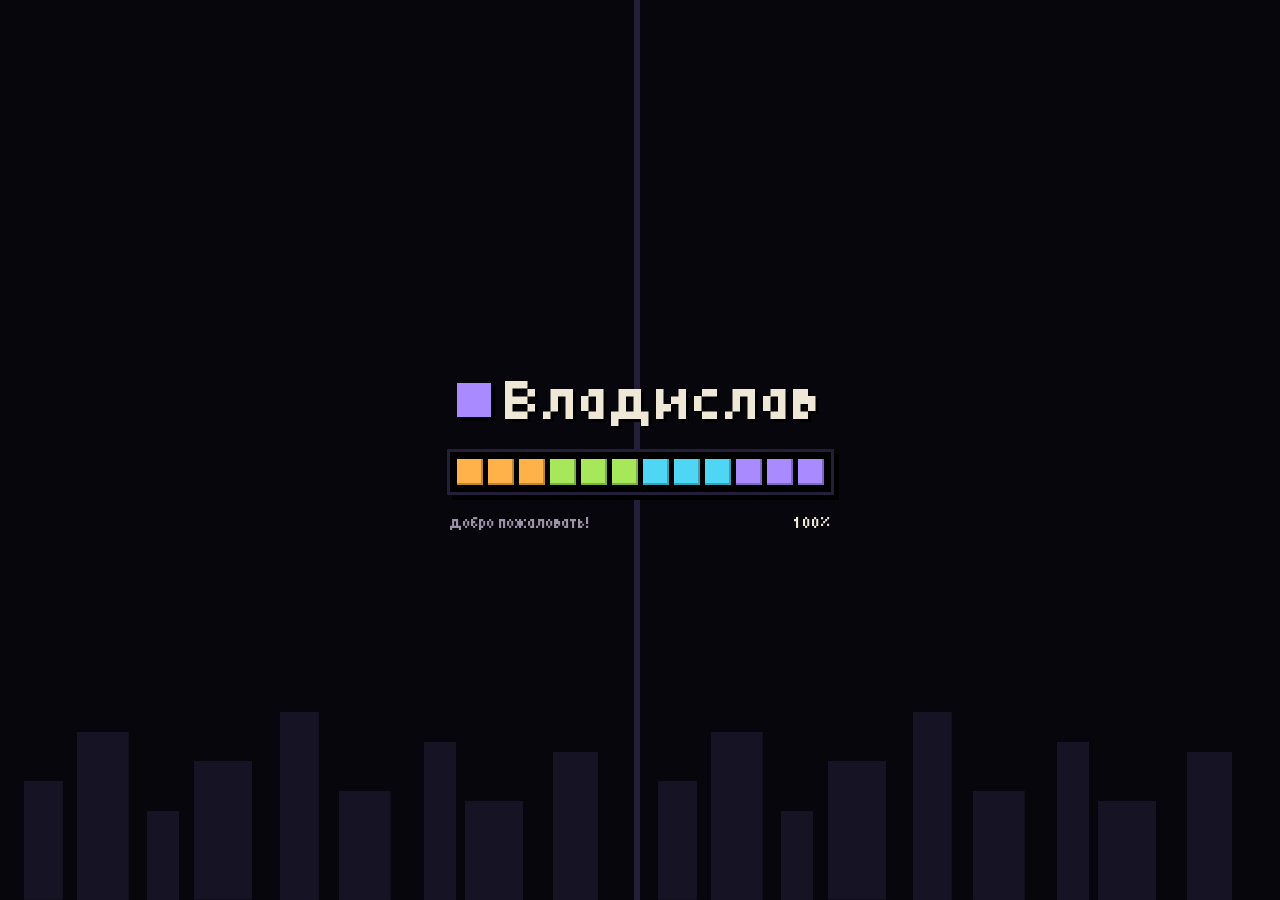
==== commit 25e8ba41: "Hide cat Reels test creatives" ====
--- a/index.html
+++ b/index.html
@@ -117,7 +117,7 @@
   unicode-range: U+0000-00FF, U+0131, U+0152-0153, U+02BB-02BC, U+02C6, U+02DA, U+02DC, U+0304, U+0308, U+0329, U+2000-206F, U+20AC, U+2122, U+2191, U+2193, U+2212, U+2215, U+FEFF, U+FFFD;
 }
 </style>
-<link rel="stylesheet" href="styles.css?v=1792584528" />
+<link rel="stylesheet" href="styles.css?v=1792585081" />
 </head>
 <body>
 
@@ -237,20 +237,14 @@
           <figure class="work "><div class="media"><span class="ld ld--2" aria-hidden="true"><i></i><i></i><i></i><i></i><i></i></span><video class="loop" data-src="assets/g/om-earth.mp4" data-poster="assets/g/om-earth.jpg" muted loop playsinline preload="none"></video></div><span class="tag">Земля из космоса</span></figure>
         </div></article>
       <h3 class="sub" style="--c: var(--c-cr)"><span>Креативы</span><i>фрагменты рекламных роликов</i></h3>
-      <div class="feat-row" style="--c: var(--c-cr)">
-        <div class="grid grid--feat">
-        <figure class="work work--v work--reels work--feat"><div class="media"><span class="ld ld--3" aria-hidden="true"><i></i><i></i><i></i><i></i><i></i></span><video class="loop" data-src="assets/g/cr-kisa-a.mp4" data-poster="assets/g/cr-kisa-a.jpg" muted loop playsinline preload="none"></video></div><span class="tag">Вечеринка</span></figure>
-        <figure class="work work--v work--reels work--feat"><div class="media"><span class="ld ld--4" aria-hidden="true"><i></i><i></i><i></i><i></i><i></i></span><video class="loop" data-src="assets/g/cr-kisa-b.mp4" data-poster="assets/g/cr-kisa-b.jpg" muted loop playsinline preload="none"></video></div><span class="tag">Газуем!</span></figure>
-        </div>
-      </div>
       <div class="grid grid--cr" style="--c: var(--c-cr)">
-        <figure class="work work--v"><div class="media"><span class="ld ld--5" aria-hidden="true"><i></i><i></i><i></i><i></i><i></i></span><video class="loop" data-src="assets/g/cr-ball-a.mp4" data-poster="assets/g/cr-ball-a.jpg" muted loop playsinline preload="none"></video></div><span class="tag">3D-шары</span></figure>
-        <figure class="work work--v"><div class="media"><span class="ld ld--1" aria-hidden="true"><i></i><i></i><i></i><i></i><i></i></span><video class="loop" data-src="assets/g/cr-ball-b.mp4" data-poster="assets/g/cr-ball-b.jpg" muted loop playsinline preload="none"></video></div><span class="tag">3D-шары</span></figure>
-        <figure class="work work--v"><div class="media"><span class="ld ld--2" aria-hidden="true"><i></i><i></i><i></i><i></i><i></i></span><video class="loop" data-src="assets/g/cr-cat-a.mp4" data-poster="assets/g/cr-cat-a.jpg" muted loop playsinline preload="none"></video></div><span class="tag">Cat Simulator</span></figure>
-        <figure class="work work--v"><div class="media"><span class="ld ld--3" aria-hidden="true"><i></i><i></i><i></i><i></i><i></i></span><video class="loop" data-src="assets/g/cr-cat-b.mp4" data-poster="assets/g/cr-cat-b.jpg" muted loop playsinline preload="none"></video></div><span class="tag">Cat Simulator</span></figure>
+        <figure class="work work--v"><div class="media"><span class="ld ld--3" aria-hidden="true"><i></i><i></i><i></i><i></i><i></i></span><video class="loop" data-src="assets/g/cr-ball-a.mp4" data-poster="assets/g/cr-ball-a.jpg" muted loop playsinline preload="none"></video></div><span class="tag">3D-шары</span></figure>
+        <figure class="work work--v"><div class="media"><span class="ld ld--4" aria-hidden="true"><i></i><i></i><i></i><i></i><i></i></span><video class="loop" data-src="assets/g/cr-ball-b.mp4" data-poster="assets/g/cr-ball-b.jpg" muted loop playsinline preload="none"></video></div><span class="tag">3D-шары</span></figure>
+        <figure class="work work--v"><div class="media"><span class="ld ld--5" aria-hidden="true"><i></i><i></i><i></i><i></i><i></i></span><video class="loop" data-src="assets/g/cr-cat-a.mp4" data-poster="assets/g/cr-cat-a.jpg" muted loop playsinline preload="none"></video></div><span class="tag">Cat Simulator</span></figure>
+        <figure class="work work--v"><div class="media"><span class="ld ld--1" aria-hidden="true"><i></i><i></i><i></i><i></i><i></i></span><video class="loop" data-src="assets/g/cr-cat-b.mp4" data-poster="assets/g/cr-cat-b.jpg" muted loop playsinline preload="none"></video></div><span class="tag">Cat Simulator</span></figure>
       </div>
       <div class="sketch-row" style="--c: var(--c-cr)">
-        <figure class="work work--sketch"><div class="media"><span class="ld ld--4" aria-hidden="true"><i></i><i></i><i></i><i></i><i></i></span><video class="loop" data-src="assets/g/cr-sketch.mp4" data-poster="assets/g/cr-sketch.jpg" muted loop playsinline preload="none"></video></div><span class="tag">Плоская Земля</span></figure>
+        <figure class="work work--sketch"><div class="media"><span class="ld ld--2" aria-hidden="true"><i></i><i></i><i></i><i></i><i></i></span><video class="loop" data-src="assets/g/cr-sketch.mp4" data-poster="assets/g/cr-sketch.jpg" muted loop playsinline preload="none"></video></div><span class="tag">Плоская Земля</span></figure>
       </div>
       <div class="screens screens--v" style="--c: var(--c-cr)">
         <figure class="screen screen--v">
@@ -289,41 +283,41 @@
       <div class="panes">
         <div class="pane is-on" id="pane-games" role="tabpanel">
           <div class="grid grid--gm">
-            <figure class="work work--phone"><div class="media"><span class="ld ld--2" aria-hidden="true"><i></i><i></i><i></i><i></i><i></i></span><video class="loop" data-src="assets/g/gm-living-sea.mp4" data-poster="assets/g/gm-living-sea.jpg" muted loop playsinline preload="none"></video></div><span class="tag">Подводная аркада</span></figure>
-        <figure class="work work--phone"><div class="media"><span class="ld ld--3" aria-hidden="true"><i></i><i></i><i></i><i></i><i></i></span><video class="loop" data-src="assets/g/gm-nightline.mp4" data-poster="assets/g/gm-nightline.jpg" muted loop playsinline preload="none"></video></div><span class="tag">Гонки</span></figure>
-        <figure class="work work--phone"><div class="media"><span class="ld ld--4" aria-hidden="true"><i></i><i></i><i></i><i></i><i></i></span><video class="loop" data-src="assets/g/gm-trufflet.mp4" data-poster="assets/g/gm-trufflet.jpg" muted loop playsinline preload="none"></video></div><span class="tag">Ферма</span></figure>
-        <figure class="work work--phone"><div class="media"><span class="ld ld--5" aria-hidden="true"><i></i><i></i><i></i><i></i><i></i></span><video class="loop" data-src="assets/g/gm-frog-jump.mp4" data-poster="assets/g/gm-frog-jump.jpg" muted loop playsinline preload="none"></video></div><span class="tag">Платформер</span></figure>
-        <figure class="work work--phone"><div class="media"><span class="ld ld--1" aria-hidden="true"><i></i><i></i><i></i><i></i><i></i></span><video class="loop" data-src="assets/g/gm-sky-hop.mp4" data-poster="assets/g/gm-sky-hop.jpg" muted loop playsinline preload="none"></video></div><span class="tag">Раннер</span></figure>
-        <figure class="work work--phone"><div class="media"><span class="ld ld--2" aria-hidden="true"><i></i><i></i><i></i><i></i><i></i></span><video class="loop" data-src="assets/g/gm-ink-zoo.mp4" data-poster="assets/g/gm-ink-zoo.jpg" muted loop playsinline preload="none"></video></div><span class="tag">Аркада-шутер</span></figure>
-        <figure class="work work--phone"><div class="media"><span class="ld ld--3" aria-hidden="true"><i></i><i></i><i></i><i></i><i></i></span><video class="loop" data-src="assets/g/gm-shapes.mp4" data-poster="assets/g/gm-shapes.jpg" muted loop playsinline preload="none"></video></div><span class="tag">Головоломка с тенями</span></figure>
-        <figure class="work work--phone"><div class="media"><span class="ld ld--4" aria-hidden="true"><i></i><i></i><i></i><i></i><i></i></span><video class="loop" data-src="assets/g/gm-meadow.mp4" data-poster="assets/g/gm-meadow.jpg" muted loop playsinline preload="none"></video></div><span class="tag">Сбор на время</span></figure>
-        <figure class="work work--phone"><div class="media"><span class="ld ld--5" aria-hidden="true"><i></i><i></i><i></i><i></i><i></i></span><video class="loop" data-src="assets/g/gm-slice.mp4" data-poster="assets/g/gm-slice.jpg" muted loop playsinline preload="none"></video></div><span class="tag">Три в ряд</span></figure>
-        <figure class="work work--phone"><div class="media"><span class="ld ld--1" aria-hidden="true"><i></i><i></i><i></i><i></i><i></i></span><video class="loop" data-src="assets/g/gm-dig.mp4" data-poster="assets/g/gm-dig.jpg" muted loop playsinline preload="none"></video></div><span class="tag">Аркада-забег</span></figure>
-        <figure class="work work--phone"><div class="media"><span class="ld ld--2" aria-hidden="true"><i></i><i></i><i></i><i></i><i></i></span><video class="loop" data-src="assets/g/gm-balloon.mp4" data-poster="assets/g/gm-balloon.jpg" muted loop playsinline preload="none"></video></div><span class="tag">Бесконечный полёт</span></figure>
-        <figure class="work work--phone"><div class="media"><span class="ld ld--3" aria-hidden="true"><i></i><i></i><i></i><i></i><i></i></span><video class="loop" data-src="assets/g/gm-orbit.mp4" data-poster="assets/g/gm-orbit.jpg" muted loop playsinline preload="none"></video></div><span class="tag">Tube-раннер</span></figure>
-        <figure class="work work--phone"><div class="media"><span class="ld ld--4" aria-hidden="true"><i></i><i></i><i></i><i></i><i></i></span><video class="loop" data-src="assets/g/gm-hidden-sum.mp4" data-poster="assets/g/gm-hidden-sum.jpg" muted loop playsinline preload="none"></video></div><span class="tag">Математическая головоломка</span></figure>
-        <figure class="work work--phone"><div class="media"><span class="ld ld--5" aria-hidden="true"><i></i><i></i><i></i><i></i><i></i></span><video class="loop" data-src="assets/g/gm-frog.mp4" data-poster="assets/g/gm-frog.jpg" muted loop playsinline preload="none"></video></div><span class="tag">Аркада на реакцию</span></figure>
-        <figure class="work work--phone"><div class="media"><span class="ld ld--1" aria-hidden="true"><i></i><i></i><i></i><i></i><i></i></span><video class="loop" data-src="assets/g/gm-shade.mp4" data-poster="assets/g/gm-shade.jpg" muted loop playsinline preload="none"></video></div><span class="tag">Головоломка на цвет</span></figure>
-        <figure class="work work--phone"><div class="media"><span class="ld ld--2" aria-hidden="true"><i></i><i></i><i></i><i></i><i></i></span><video class="loop" data-src="assets/g/gm-slice-strike.mp4" data-poster="assets/g/gm-slice-strike.jpg" muted loop playsinline preload="none"></video></div><span class="tag">Слэшер</span></figure>
-        <figure class="work work--phone"><div class="media"><span class="ld ld--3" aria-hidden="true"><i></i><i></i><i></i><i></i><i></i></span><video class="loop" data-src="assets/g/gm-penguin.mp4" data-poster="assets/g/gm-penguin.jpg" muted loop playsinline preload="none"></video></div><span class="tag">Рикошет</span></figure>
-        <figure class="work work--phone"><div class="media"><span class="ld ld--4" aria-hidden="true"><i></i><i></i><i></i><i></i><i></i></span><video class="loop" data-src="assets/g/gm-dodge.mp4" data-poster="assets/g/gm-dodge.jpg" muted loop playsinline preload="none"></video></div><span class="tag">Уклонение</span></figure>
-        <figure class="work work--phone"><div class="media"><span class="ld ld--5" aria-hidden="true"><i></i><i></i><i></i><i></i><i></i></span><video class="loop" data-src="assets/g/gm-gems.mp4" data-poster="assets/g/gm-gems.jpg" muted loop playsinline preload="none"></video></div><span class="tag">Match-3</span></figure>
-        <figure class="work work--phone"><div class="media"><span class="ld ld--1" aria-hidden="true"><i></i><i></i><i></i><i></i><i></i></span><video class="loop" data-src="assets/g/gm-stack.mp4" data-poster="assets/g/gm-stack.jpg" muted loop playsinline preload="none"></video></div><span class="tag">Башня на тайминг</span></figure>
-        <figure class="work work--phone"><div class="media"><span class="ld ld--2" aria-hidden="true"><i></i><i></i><i></i><i></i><i></i></span><video class="loop" data-src="assets/g/gm-ink-line.mp4" data-poster="assets/g/gm-ink-line.jpg" muted loop playsinline preload="none"></video></div><span class="tag">Рисуй линию</span></figure>
-        <figure class="work work--phone"><div class="media"><span class="ld ld--3" aria-hidden="true"><i></i><i></i><i></i><i></i><i></i></span><video class="loop" data-src="assets/g/gm-aces.mp4" data-poster="assets/g/gm-aces.jpg" muted loop playsinline preload="none"></video></div><span class="tag">Вертикальный шутер</span></figure>
-        <figure class="work work--phone"><div class="media"><span class="ld ld--4" aria-hidden="true"><i></i><i></i><i></i><i></i><i></i></span><video class="loop" data-src="assets/g/gm-glyph.mp4" data-poster="assets/g/gm-glyph.jpg" muted loop playsinline preload="none"></video></div><span class="tag">Руны жестами</span></figure>
-        <figure class="work work--phone"><div class="media"><span class="ld ld--5" aria-hidden="true"><i></i><i></i><i></i><i></i><i></i></span><video class="loop" data-src="assets/g/gm-termite.mp4" data-poster="assets/g/gm-termite.jpg" muted loop playsinline preload="none"></video></div><span class="tag">Ловкость</span></figure>
-        <figure class="work work--phone"><div class="media"><span class="ld ld--1" aria-hidden="true"><i></i><i></i><i></i><i></i><i></i></span><video class="loop" data-src="assets/g/gm-ignite.mp4" data-poster="assets/g/gm-ignite.jpg" muted loop playsinline preload="none"></video></div><span class="tag">Змейка</span></figure>
-        <figure class="work work--phone"><div class="media"><span class="ld ld--2" aria-hidden="true"><i></i><i></i><i></i><i></i><i></i></span><video class="loop" data-src="assets/g/gm-sort.mp4" data-poster="assets/g/gm-sort.jpg" muted loop playsinline preload="none"></video></div><span class="tag">Сортировка</span></figure>
-        <figure class="work work--phone"><div class="media"><span class="ld ld--3" aria-hidden="true"><i></i><i></i><i></i><i></i><i></i></span><video class="loop" data-src="assets/g/gm-grid.mp4" data-poster="assets/g/gm-grid.jpg" muted loop playsinline preload="none"></video></div><span class="tag">Захват территории</span></figure>
-        <figure class="work work--phone"><div class="media"><span class="ld ld--4" aria-hidden="true"><i></i><i></i><i></i><i></i><i></i></span><video class="loop" data-src="assets/g/gm-deep.mp4" data-poster="assets/g/gm-deep.jpg" muted loop playsinline preload="none"></video></div><span class="tag">Соединялка</span></figure>
+            <figure class="work work--phone"><div class="media"><span class="ld ld--5" aria-hidden="true"><i></i><i></i><i></i><i></i><i></i></span><video class="loop" data-src="assets/g/gm-living-sea.mp4" data-poster="assets/g/gm-living-sea.jpg" muted loop playsinline preload="none"></video></div><span class="tag">Подводная аркада</span></figure>
+        <figure class="work work--phone"><div class="media"><span class="ld ld--1" aria-hidden="true"><i></i><i></i><i></i><i></i><i></i></span><video class="loop" data-src="assets/g/gm-nightline.mp4" data-poster="assets/g/gm-nightline.jpg" muted loop playsinline preload="none"></video></div><span class="tag">Гонки</span></figure>
+        <figure class="work work--phone"><div class="media"><span class="ld ld--2" aria-hidden="true"><i></i><i></i><i></i><i></i><i></i></span><video class="loop" data-src="assets/g/gm-trufflet.mp4" data-poster="assets/g/gm-trufflet.jpg" muted loop playsinline preload="none"></video></div><span class="tag">Ферма</span></figure>
+        <figure class="work work--phone"><div class="media"><span class="ld ld--3" aria-hidden="true"><i></i><i></i><i></i><i></i><i></i></span><video class="loop" data-src="assets/g/gm-frog-jump.mp4" data-poster="assets/g/gm-frog-jump.jpg" muted loop playsinline preload="none"></video></div><span class="tag">Платформер</span></figure>
+        <figure class="work work--phone"><div class="media"><span class="ld ld--4" aria-hidden="true"><i></i><i></i><i></i><i></i><i></i></span><video class="loop" data-src="assets/g/gm-sky-hop.mp4" data-poster="assets/g/gm-sky-hop.jpg" muted loop playsinline preload="none"></video></div><span class="tag">Раннер</span></figure>
+        <figure class="work work--phone"><div class="media"><span class="ld ld--5" aria-hidden="true"><i></i><i></i><i></i><i></i><i></i></span><video class="loop" data-src="assets/g/gm-ink-zoo.mp4" data-poster="assets/g/gm-ink-zoo.jpg" muted loop playsinline preload="none"></video></div><span class="tag">Аркада-шутер</span></figure>
+        <figure class="work work--phone"><div class="media"><span class="ld ld--1" aria-hidden="true"><i></i><i></i><i></i><i></i><i></i></span><video class="loop" data-src="assets/g/gm-shapes.mp4" data-poster="assets/g/gm-shapes.jpg" muted loop playsinline preload="none"></video></div><span class="tag">Головоломка с тенями</span></figure>
+        <figure class="work work--phone"><div class="media"><span class="ld ld--2" aria-hidden="true"><i></i><i></i><i></i><i></i><i></i></span><video class="loop" data-src="assets/g/gm-meadow.mp4" data-poster="assets/g/gm-meadow.jpg" muted loop playsinline preload="none"></video></div><span class="tag">Сбор на время</span></figure>
+        <figure class="work work--phone"><div class="media"><span class="ld ld--3" aria-hidden="true"><i></i><i></i><i></i><i></i><i></i></span><video class="loop" data-src="assets/g/gm-slice.mp4" data-poster="assets/g/gm-slice.jpg" muted loop playsinline preload="none"></video></div><span class="tag">Три в ряд</span></figure>
+        <figure class="work work--phone"><div class="media"><span class="ld ld--4" aria-hidden="true"><i></i><i></i><i></i><i></i><i></i></span><video class="loop" data-src="assets/g/gm-dig.mp4" data-poster="assets/g/gm-dig.jpg" muted loop playsinline preload="none"></video></div><span class="tag">Аркада-забег</span></figure>
+        <figure class="work work--phone"><div class="media"><span class="ld ld--5" aria-hidden="true"><i></i><i></i><i></i><i></i><i></i></span><video class="loop" data-src="assets/g/gm-balloon.mp4" data-poster="assets/g/gm-balloon.jpg" muted loop playsinline preload="none"></video></div><span class="tag">Бесконечный полёт</span></figure>
+        <figure class="work work--phone"><div class="media"><span class="ld ld--1" aria-hidden="true"><i></i><i></i><i></i><i></i><i></i></span><video class="loop" data-src="assets/g/gm-orbit.mp4" data-poster="assets/g/gm-orbit.jpg" muted loop playsinline preload="none"></video></div><span class="tag">Tube-раннер</span></figure>
+        <figure class="work work--phone"><div class="media"><span class="ld ld--2" aria-hidden="true"><i></i><i></i><i></i><i></i><i></i></span><video class="loop" data-src="assets/g/gm-hidden-sum.mp4" data-poster="assets/g/gm-hidden-sum.jpg" muted loop playsinline preload="none"></video></div><span class="tag">Математическая головоломка</span></figure>
+        <figure class="work work--phone"><div class="media"><span class="ld ld--3" aria-hidden="true"><i></i><i></i><i></i><i></i><i></i></span><video class="loop" data-src="assets/g/gm-frog.mp4" data-poster="assets/g/gm-frog.jpg" muted loop playsinline preload="none"></video></div><span class="tag">Аркада на реакцию</span></figure>
+        <figure class="work work--phone"><div class="media"><span class="ld ld--4" aria-hidden="true"><i></i><i></i><i></i><i></i><i></i></span><video class="loop" data-src="assets/g/gm-shade.mp4" data-poster="assets/g/gm-shade.jpg" muted loop playsinline preload="none"></video></div><span class="tag">Головоломка на цвет</span></figure>
+        <figure class="work work--phone"><div class="media"><span class="ld ld--5" aria-hidden="true"><i></i><i></i><i></i><i></i><i></i></span><video class="loop" data-src="assets/g/gm-slice-strike.mp4" data-poster="assets/g/gm-slice-strike.jpg" muted loop playsinline preload="none"></video></div><span class="tag">Слэшер</span></figure>
+        <figure class="work work--phone"><div class="media"><span class="ld ld--1" aria-hidden="true"><i></i><i></i><i></i><i></i><i></i></span><video class="loop" data-src="assets/g/gm-penguin.mp4" data-poster="assets/g/gm-penguin.jpg" muted loop playsinline preload="none"></video></div><span class="tag">Рикошет</span></figure>
+        <figure class="work work--phone"><div class="media"><span class="ld ld--2" aria-hidden="true"><i></i><i></i><i></i><i></i><i></i></span><video class="loop" data-src="assets/g/gm-dodge.mp4" data-poster="assets/g/gm-dodge.jpg" muted loop playsinline preload="none"></video></div><span class="tag">Уклонение</span></figure>
+        <figure class="work work--phone"><div class="media"><span class="ld ld--3" aria-hidden="true"><i></i><i></i><i></i><i></i><i></i></span><video class="loop" data-src="assets/g/gm-gems.mp4" data-poster="assets/g/gm-gems.jpg" muted loop playsinline preload="none"></video></div><span class="tag">Match-3</span></figure>
+        <figure class="work work--phone"><div class="media"><span class="ld ld--4" aria-hidden="true"><i></i><i></i><i></i><i></i><i></i></span><video class="loop" data-src="assets/g/gm-stack.mp4" data-poster="assets/g/gm-stack.jpg" muted loop playsinline preload="none"></video></div><span class="tag">Башня на тайминг</span></figure>
+        <figure class="work work--phone"><div class="media"><span class="ld ld--5" aria-hidden="true"><i></i><i></i><i></i><i></i><i></i></span><video class="loop" data-src="assets/g/gm-ink-line.mp4" data-poster="assets/g/gm-ink-line.jpg" muted loop playsinline preload="none"></video></div><span class="tag">Рисуй линию</span></figure>
+        <figure class="work work--phone"><div class="media"><span class="ld ld--1" aria-hidden="true"><i></i><i></i><i></i><i></i><i></i></span><video class="loop" data-src="assets/g/gm-aces.mp4" data-poster="assets/g/gm-aces.jpg" muted loop playsinline preload="none"></video></div><span class="tag">Вертикальный шутер</span></figure>
+        <figure class="work work--phone"><div class="media"><span class="ld ld--2" aria-hidden="true"><i></i><i></i><i></i><i></i><i></i></span><video class="loop" data-src="assets/g/gm-glyph.mp4" data-poster="assets/g/gm-glyph.jpg" muted loop playsinline preload="none"></video></div><span class="tag">Руны жестами</span></figure>
+        <figure class="work work--phone"><div class="media"><span class="ld ld--3" aria-hidden="true"><i></i><i></i><i></i><i></i><i></i></span><video class="loop" data-src="assets/g/gm-termite.mp4" data-poster="assets/g/gm-termite.jpg" muted loop playsinline preload="none"></video></div><span class="tag">Ловкость</span></figure>
+        <figure class="work work--phone"><div class="media"><span class="ld ld--4" aria-hidden="true"><i></i><i></i><i></i><i></i><i></i></span><video class="loop" data-src="assets/g/gm-ignite.mp4" data-poster="assets/g/gm-ignite.jpg" muted loop playsinline preload="none"></video></div><span class="tag">Змейка</span></figure>
+        <figure class="work work--phone"><div class="media"><span class="ld ld--5" aria-hidden="true"><i></i><i></i><i></i><i></i><i></i></span><video class="loop" data-src="assets/g/gm-sort.mp4" data-poster="assets/g/gm-sort.jpg" muted loop playsinline preload="none"></video></div><span class="tag">Сортировка</span></figure>
+        <figure class="work work--phone"><div class="media"><span class="ld ld--1" aria-hidden="true"><i></i><i></i><i></i><i></i><i></i></span><video class="loop" data-src="assets/g/gm-grid.mp4" data-poster="assets/g/gm-grid.jpg" muted loop playsinline preload="none"></video></div><span class="tag">Захват территории</span></figure>
+        <figure class="work work--phone"><div class="media"><span class="ld ld--2" aria-hidden="true"><i></i><i></i><i></i><i></i><i></i></span><video class="loop" data-src="assets/g/gm-deep.mp4" data-poster="assets/g/gm-deep.jpg" muted loop playsinline preload="none"></video></div><span class="tag">Соединялка</span></figure>
           </div>
         </div>
         <div class="pane" id="pane-pro" role="tabpanel" hidden>
           <p class="pane__lead">Приложения с монетизацией через подписку: онбординг, пейволл, премиум-функции. Здесь <b>два примера</b>, а таких приложений я сделал гораздо больше.</p>
           <div class="grid grid--subs">
-            <div class="subcard"><figure class="work work--phone work--pro"><div class="media"><span class="ld ld--2" aria-hidden="true"><i></i><i></i><i></i><i></i><i></i></span><video class="loop" data-src="assets/g/sub-faceswap.mp4" data-poster="assets/g/sub-faceswap.jpg" muted loop playsinline preload="none"></video></div><span class="tag">Face Swap · ИИ</span></figure><div class="subcard__box"><h4>Face Swap</h4><p>Меняет лицо на фото по шаблону: ИИ генерирует результат за секунды.</p><ul><li>Шаблоны по категориям</li><li>Генерация на сервере</li><li>Галерея и история</li><li>Пейволл: неделя, месяц, год</li></ul></div></div>
-        <div class="subcard"><figure class="work work--phone work--pro"><div class="media"><span class="ld ld--3" aria-hidden="true"><i></i><i></i><i></i><i></i><i></i></span><video class="loop" data-src="assets/g/sub-meditation.mp4" data-poster="assets/g/sub-meditation.jpg" muted loop playsinline preload="none"></video></div><span class="tag">ИИ-медитации</span></figure><div class="subcard__box"><h4>ИИ-медитации</h4><p>Медитация под твою цель: ИИ пишет текст сессии и озвучивает его.</p><ul><li>Цель, длительность и фон</li><li>Генерация сессии ИИ</li><li>Плеер с таймером</li><li>Поддержка подпиской</li></ul></div></div>
+            <div class="subcard"><figure class="work work--phone work--pro"><div class="media"><span class="ld ld--5" aria-hidden="true"><i></i><i></i><i></i><i></i><i></i></span><video class="loop" data-src="assets/g/sub-faceswap.mp4" data-poster="assets/g/sub-faceswap.jpg" muted loop playsinline preload="none"></video></div><span class="tag">Face Swap · ИИ</span></figure><div class="subcard__box"><h4>Face Swap</h4><p>Меняет лицо на фото по шаблону: ИИ генерирует результат за секунды.</p><ul><li>Шаблоны по категориям</li><li>Генерация на сервере</li><li>Галерея и история</li><li>Пейволл: неделя, месяц, год</li></ul></div></div>
+        <div class="subcard"><figure class="work work--phone work--pro"><div class="media"><span class="ld ld--1" aria-hidden="true"><i></i><i></i><i></i><i></i><i></i></span><video class="loop" data-src="assets/g/sub-meditation.mp4" data-poster="assets/g/sub-meditation.jpg" muted loop playsinline preload="none"></video></div><span class="tag">ИИ-медитации</span></figure><div class="subcard__box"><h4>ИИ-медитации</h4><p>Медитация под твою цель: ИИ пишет текст сессии и озвучивает его.</p><ul><li>Цель, длительность и фон</li><li>Генерация сессии ИИ</li><li>Плеер с таймером</li><li>Поддержка подпиской</li></ul></div></div>
           </div>
         </div>
       </div>
@@ -347,8 +341,8 @@
         </div>
       </div>
       <div class="grid grid--pl">
-        <figure class="work work--v work--pl"><div class="media"><span class="ld ld--5" aria-hidden="true"><i></i><i></i><i></i><i></i><i></i></span><video class="loop" data-src="assets/g/pl-owl.mp4" data-poster="assets/g/pl-owl.jpg" muted loop playsinline preload="none"></video></div><span class="tag">Find all the Owls</span><button class="plbtn" data-play="owl" data-name="Find all the Owls"><span>▶</span>Поиграть</button></figure>
-        <figure class="work work--v work--pl"><div class="media"><span class="ld ld--1" aria-hidden="true"><i></i><i></i><i></i><i></i><i></i></span><video class="loop" data-src="assets/g/pl-sherlock.mp4" data-poster="assets/g/pl-sherlock.jpg" muted loop playsinline preload="none"></video></div><span class="tag">Sherlock</span><button class="plbtn" data-play="sherlock" data-name="Sherlock"><span>▶</span>Поиграть</button></figure>
+        <figure class="work work--v work--pl"><div class="media"><span class="ld ld--3" aria-hidden="true"><i></i><i></i><i></i><i></i><i></i></span><video class="loop" data-src="assets/g/pl-owl.mp4" data-poster="assets/g/pl-owl.jpg" muted loop playsinline preload="none"></video></div><span class="tag">Find all the Owls</span><button class="plbtn" data-play="owl" data-name="Find all the Owls"><span>▶</span>Поиграть</button></figure>
+        <figure class="work work--v work--pl"><div class="media"><span class="ld ld--4" aria-hidden="true"><i></i><i></i><i></i><i></i><i></i></span><video class="loop" data-src="assets/g/pl-sherlock.mp4" data-poster="assets/g/pl-sherlock.jpg" muted loop playsinline preload="none"></video></div><span class="tag">Sherlock</span><button class="plbtn" data-play="sherlock" data-name="Sherlock"><span>▶</span>Поиграть</button></figure>
       </div>
       <div class="pfoot"><button class="turn turn--prev" data-go="games"><span>←</span> Игры</button><button class="turn turn--next" data-go="tools">Автоматизация и QA <span>→</span></button></div>
     </div>
@@ -389,8 +383,8 @@
       </article>
       <h3 class="sub"><span>Пет-проекты</span><i>делаю для себя</i></h3>
       <div class="grid grid--shots">
-        <article class="proj proj--small"><div class="proj__img"><span class="ld ld--5" aria-hidden="true"><i></i><i></i><i></i><i></i><i></i></span><img loading="lazy" src="assets/tools/sparring.jpg" alt="" /></div><div class="proj__body"><span class="proj__kind">пет-проект</span><h3>Тренажёр Flutter и Compose</h3><p>Одна задача решается и на Flutter, и на Jetpack Compose. Ответ проверяет настоящий компилятор, а не модель.</p><ul class="proj__tech"><li>Tauri · Rust</li><li>React</li><li>CodeMirror</li></ul></div></article>
-        <article class="proj proj--small"><div class="proj__img"><span class="ld ld--1" aria-hidden="true"><i></i><i></i><i></i><i></i><i></i></span><img loading="lazy" src="assets/tools/reader.jpg" alt="" /></div><div class="proj__body"><span class="proj__kind">пет-проект</span><h3>Читалка с ИИ-помощником</h3><p>Выделяешь фрагмент книги, и помощник объясняет его в выбранном режиме: проще, с примерами или подробно.</p><ul class="proj__tech"><li>Electron</li><li>Claude</li><li>EPUB · FB2</li></ul></div></article>
+        <article class="proj proj--small"><div class="proj__img"><span class="ld ld--3" aria-hidden="true"><i></i><i></i><i></i><i></i><i></i></span><img loading="lazy" src="assets/tools/sparring.jpg" alt="" /></div><div class="proj__body"><span class="proj__kind">пет-проект</span><h3>Тренажёр Flutter и Compose</h3><p>Одна задача решается и на Flutter, и на Jetpack Compose. Ответ проверяет настоящий компилятор, а не модель.</p><ul class="proj__tech"><li>Tauri · Rust</li><li>React</li><li>CodeMirror</li></ul></div></article>
+        <article class="proj proj--small"><div class="proj__img"><span class="ld ld--4" aria-hidden="true"><i></i><i></i><i></i><i></i><i></i></span><img loading="lazy" src="assets/tools/reader.jpg" alt="" /></div><div class="proj__body"><span class="proj__kind">пет-проект</span><h3>Читалка с ИИ-помощником</h3><p>Выделяешь фрагмент книги, и помощник объясняет его в выбранном режиме: проще, с примерами или подробно.</p><ul class="proj__tech"><li>Electron</li><li>Claude</li><li>EPUB · FB2</li></ul></div></article>
       </div>
       <h3 class="sub"><span>Ещё автоматизировал</span></h3>
       <div class="grid grid--auto">
@@ -432,7 +426,7 @@
   </div>
 </div>
 
-<script src="scene.js?v=1792584528"></script>
-<script src="script.js?v=1792584528"></script>
+<script src="scene.js?v=1792585081"></script>
+<script src="script.js?v=1792585081"></script>
 </body>
 </html>
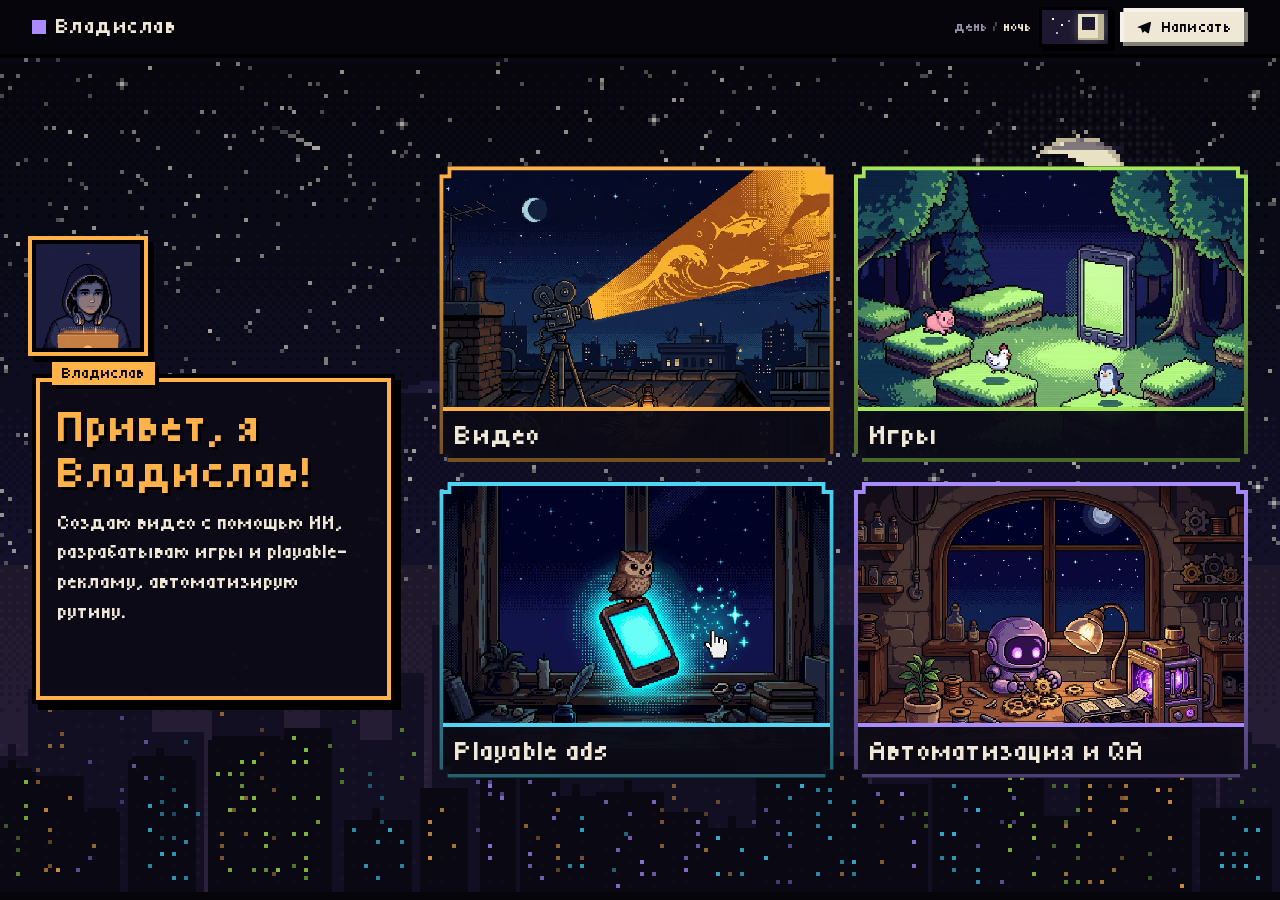
==== commit 8d271023: "Consistent order in hidden labels" ====
--- a/index.html
+++ b/index.html
@@ -117,7 +117,7 @@
   unicode-range: U+0000-00FF, U+0131, U+0152-0153, U+02BB-02BC, U+02C6, U+02DA, U+02DC, U+0304, U+0308, U+0329, U+2000-206F, U+20AC, U+2122, U+2191, U+2193, U+2212, U+2215, U+FEFF, U+FFFD;
 }
 </style>
-<link rel="stylesheet" href="styles.css?v=1792585081" />
+<link rel="stylesheet" href="styles.css?v=1792777240" />
 </head>
 <body>
 
@@ -170,7 +170,7 @@
         </div>
       </div>
       <nav class="doors" aria-label="Разделы">
-        <button class="door" data-go="video" style="--c: var(--c-films)"><span class="door__img"><img src="assets/cat/video.jpg" alt="" /></span><span class="door__t"><b>Видео</b><i>фильмы и креативы</i></span></button>
+        <button class="door" data-go="video" style="--c: var(--c-films)"><span class="door__img"><img src="assets/cat/video.jpg" alt="" /></span><span class="door__t"><b>Видео</b><i>креативы и фильмы</i></span></button>
         <button class="door" data-go="games" style="--c: var(--c-gm)"><span class="door__img"><img src="assets/cat/games.jpg" alt="" /></span><span class="door__t"><b>Игры</b><i>Flutter · Flame</i></span></button>
         <button class="door" data-go="playables" style="--c: var(--c-pl)"><span class="door__img"><img src="assets/cat/playables.jpg" alt="" /></span><span class="door__t"><b>Playable ads</b><i>Cocos Creator</i></span></button>
         <button class="door" data-go="tools" style="--c: var(--c-tl)"><span class="door__img"><img src="assets/cat/tools.jpg" alt="" /></span><span class="door__t"><b>Автоматизация и QA</b><i>утилиты и боты</i></span></button>
@@ -178,7 +178,7 @@
     </div>
   </section>
 
-  <section class="page" id="video" data-title="Видео" data-sub="фильмы и креативы с ИИ" data-art="assets/cat/video.jpg" data-no="01 / 04" data-i="1" style="--c: var(--c-films)" hidden>
+  <section class="page" id="video" data-title="Видео" data-sub="креативы и фильмы с ИИ" data-art="assets/cat/video.jpg" data-no="01 / 04" data-i="1" style="--c: var(--c-films)" hidden>
     <canvas class="scene" data-colors="#ffb24a" data-seed="28" aria-hidden="true"></canvas>
     <div class="page__in">
       
@@ -186,13 +186,38 @@
         <div class="npc__face"><img src="assets/cat/npc-cam.png" alt="" /></div>
         <div class="npc__box">
           <span class="npc__name">Кинокамера</span>
-          <p class="npc__text" data-type>Мотор! Здесь фильмы и рекламные креативы, собранные с ИИ: генерация кадров, монтаж, звук и финальная проверка. Начни с шоурила — лучшие кадры под музыку.</p>
+          <p class="npc__text" data-type>Мотор! Здесь рекламные креативы и фильмы, собранные с ИИ: генерация кадров, монтаж, звук и финальная проверка.</p>
           <ul class="npc__nets"><li>DaVinci Resolve</li><li>After Effects</li><li>CapCut</li><li>Veo 3.1</li><li>Nano Banana</li><li>Grok Imagine</li><li>Kling</li><li>Seedance</li><li>ffmpeg</li></ul>
           <span class="npc__more" aria-hidden="true">▼</span>
         </div>
       </div>
+      <h3 class="sub" style="--c: var(--c-cr)"><span>Креативы</span><i>фрагменты рекламных роликов</i></h3>
+      <div class="feat-row" style="--c: var(--c-cr)">
+        <div class="grid grid--feat">
+        <figure class="work work--v work--reels work--feat"><div class="media"><span class="ld ld--3" aria-hidden="true"><i></i><i></i><i></i><i></i><i></i></span><video class="loop" data-src="assets/g/cr-kisa-a.mp4" data-poster="assets/g/cr-kisa-a.jpg" muted loop playsinline preload="none"></video></div><span class="tag">Вечеринка</span></figure>
+        <figure class="work work--v work--reels work--feat"><div class="media"><span class="ld ld--4" aria-hidden="true"><i></i><i></i><i></i><i></i><i></i></span><video class="loop" data-src="assets/g/cr-kisa-b.mp4" data-poster="assets/g/cr-kisa-b.jpg" muted loop playsinline preload="none"></video></div><span class="tag">Газуем!</span></figure>
+        </div>
+      </div>
+      <div class="grid grid--cr" style="--c: var(--c-cr)">
+        <figure class="work work--v"><div class="media"><span class="ld ld--5" aria-hidden="true"><i></i><i></i><i></i><i></i><i></i></span><video class="loop" data-src="assets/g/cr-ball-a.mp4" data-poster="assets/g/cr-ball-a.jpg" muted loop playsinline preload="none"></video></div><span class="tag">3D-шары</span></figure>
+        <figure class="work work--v"><div class="media"><span class="ld ld--1" aria-hidden="true"><i></i><i></i><i></i><i></i><i></i></span><video class="loop" data-src="assets/g/cr-ball-b.mp4" data-poster="assets/g/cr-ball-b.jpg" muted loop playsinline preload="none"></video></div><span class="tag">3D-шары</span></figure>
+        <figure class="work work--v"><div class="media"><span class="ld ld--2" aria-hidden="true"><i></i><i></i><i></i><i></i><i></i></span><video class="loop" data-src="assets/g/cr-cat-a.mp4" data-poster="assets/g/cr-cat-a.jpg" muted loop playsinline preload="none"></video></div><span class="tag">Cat Simulator</span></figure>
+        <figure class="work work--v"><div class="media"><span class="ld ld--3" aria-hidden="true"><i></i><i></i><i></i><i></i><i></i></span><video class="loop" data-src="assets/g/cr-cat-b.mp4" data-poster="assets/g/cr-cat-b.jpg" muted loop playsinline preload="none"></video></div><span class="tag">Cat Simulator</span></figure>
+      </div>
+      <div class="screens screens--v" style="--c: var(--c-cr)">
+        <figure class="screen screen--v">
+          <div class="screen__frame"><span class="ld ld--5" aria-hidden="true"><i></i><i></i><i></i><i></i><i></i></span><video data-src="assets/video/ball-3d.mp4" data-poster="assets/video/ball-3d.jpg" preload="none" playsinline></video><button class="screen__play"><span>▶</span>Смотреть</button></div>
+          <span class="tag">3D-шары</span>
+          <figcaption>Промо-ролик для 3D-головоломки · 20 сек</figcaption>
+        </figure>
+        <figure class="screen screen--v">
+          <div class="screen__frame"><span class="ld ld--1" aria-hidden="true"><i></i><i></i><i></i><i></i><i></i></span><video data-src="assets/video/cat-sim.mp4" data-poster="assets/video/cat-sim.jpg" preload="none" playsinline></video><button class="screen__play"><span>▶</span>Смотреть</button></div>
+          <span class="tag">Cat Simulator</span>
+          <figcaption>ИИ-интро и геймплей · 30 сек</figcaption>
+        </figure>
+      </div>
       <section class="reel" style="--c: var(--c-films)">
-        <div class="screens screens--wide"><figure class="screen screen--wide screen--reel"><div class="screen__frame"><span class="ld ld--2" aria-hidden="true"><i></i><i></i><i></i><i></i><i></i></span><video data-src="assets/video/showreel.mp4" data-poster="assets/video/showreel.jpg" preload="none" playsinline></video><button class="screen__play"><span>▶</span>Смотреть шоурил</button></div><span class="tag">Шоурил · 54 с</span><figcaption>лучшие кадры трёх фильмов · музыка тоже сгенерирована</figcaption></figure></div>
+        <div class="screens screens--wide"><figure class="screen screen--wide screen--reel"><div class="screen__frame"><span class="ld ld--2" aria-hidden="true"><i></i><i></i><i></i><i></i><i></i></span><video data-src="assets/video/showreel.mp4" data-poster="assets/video/showreel.jpg" preload="none" playsinline></video><video class="loop screen__loop" data-src="assets/g/reel-loop.mp4" data-poster="assets/g/reel-loop.jpg" muted loop playsinline preload="none"></video><button class="screen__play"><span>▶</span>Смотреть</button></div></figure></div>
       </section>
       <article class="film" id="film-desert" style="--c: var(--c-films)"><header class="film__head"><span class="film__no">#1</span><h3 class="film__title">Пустынные рыбы</h3><ul class="film__chips"><li>документальный фильм</li><li>20 мин</li><li class="film__3d">5 сцен в 3D</li></ul></header><div class="grid grid--om">
           <figure class="work "><div class="media"><span class="ld ld--2" aria-hidden="true"><i></i><i></i><i></i><i></i><i></i></span><video class="loop" data-src="assets/g/film-fish-storm.mp4" data-poster="assets/g/film-fish-storm.jpg" muted loop playsinline preload="none"></video></div><span class="tag">Песчаная буря у ангара</span></figure>
@@ -236,27 +261,8 @@
           <figure class="work work--3d"><div class="media"><span class="ld ld--1" aria-hidden="true"><i></i><i></i><i></i><i></i><i></i></span><video class="loop" data-src="assets/g/om-blast.mp4" data-poster="assets/g/om-blast.jpg" muted loop playsinline preload="none"></video></div><span class="tag">Взрыв лавы</span></figure>
           <figure class="work "><div class="media"><span class="ld ld--2" aria-hidden="true"><i></i><i></i><i></i><i></i><i></i></span><video class="loop" data-src="assets/g/om-earth.mp4" data-poster="assets/g/om-earth.jpg" muted loop playsinline preload="none"></video></div><span class="tag">Земля из космоса</span></figure>
         </div></article>
-      <h3 class="sub" style="--c: var(--c-cr)"><span>Креативы</span><i>фрагменты рекламных роликов</i></h3>
-      <div class="grid grid--cr" style="--c: var(--c-cr)">
-        <figure class="work work--v"><div class="media"><span class="ld ld--3" aria-hidden="true"><i></i><i></i><i></i><i></i><i></i></span><video class="loop" data-src="assets/g/cr-ball-a.mp4" data-poster="assets/g/cr-ball-a.jpg" muted loop playsinline preload="none"></video></div><span class="tag">3D-шары</span></figure>
-        <figure class="work work--v"><div class="media"><span class="ld ld--4" aria-hidden="true"><i></i><i></i><i></i><i></i><i></i></span><video class="loop" data-src="assets/g/cr-ball-b.mp4" data-poster="assets/g/cr-ball-b.jpg" muted loop playsinline preload="none"></video></div><span class="tag">3D-шары</span></figure>
-        <figure class="work work--v"><div class="media"><span class="ld ld--5" aria-hidden="true"><i></i><i></i><i></i><i></i><i></i></span><video class="loop" data-src="assets/g/cr-cat-a.mp4" data-poster="assets/g/cr-cat-a.jpg" muted loop playsinline preload="none"></video></div><span class="tag">Cat Simulator</span></figure>
-        <figure class="work work--v"><div class="media"><span class="ld ld--1" aria-hidden="true"><i></i><i></i><i></i><i></i><i></i></span><video class="loop" data-src="assets/g/cr-cat-b.mp4" data-poster="assets/g/cr-cat-b.jpg" muted loop playsinline preload="none"></video></div><span class="tag">Cat Simulator</span></figure>
-      </div>
       <div class="sketch-row" style="--c: var(--c-cr)">
-        <figure class="work work--sketch"><div class="media"><span class="ld ld--2" aria-hidden="true"><i></i><i></i><i></i><i></i><i></i></span><video class="loop" data-src="assets/g/cr-sketch.mp4" data-poster="assets/g/cr-sketch.jpg" muted loop playsinline preload="none"></video></div><span class="tag">Плоская Земля</span></figure>
-      </div>
-      <div class="screens screens--v" style="--c: var(--c-cr)">
-        <figure class="screen screen--v">
-          <div class="screen__frame"><span class="ld ld--5" aria-hidden="true"><i></i><i></i><i></i><i></i><i></i></span><video data-src="assets/video/ball-3d.mp4" data-poster="assets/video/ball-3d.jpg" preload="none" playsinline></video><button class="screen__play"><span>▶</span>Смотреть</button></div>
-          <span class="tag">3D-шары</span>
-          <figcaption>Промо-ролик для 3D-головоломки · 20 сек</figcaption>
-        </figure>
-        <figure class="screen screen--v">
-          <div class="screen__frame"><span class="ld ld--1" aria-hidden="true"><i></i><i></i><i></i><i></i><i></i></span><video data-src="assets/video/cat-sim.mp4" data-poster="assets/video/cat-sim.jpg" preload="none" playsinline></video><button class="screen__play"><span>▶</span>Смотреть</button></div>
-          <span class="tag">Cat Simulator</span>
-          <figcaption>ИИ-интро и геймплей · 30 сек</figcaption>
-        </figure>
+        <figure class="work work--sketch"><div class="media"><span class="ld ld--4" aria-hidden="true"><i></i><i></i><i></i><i></i><i></i></span><video class="loop" data-src="assets/g/cr-sketch.mp4" data-poster="assets/g/cr-sketch.jpg" muted loop playsinline preload="none"></video></div><span class="tag">Плоская Земля</span></figure>
       </div>
       <div class="pfoot"><span></span><button class="turn turn--next" data-go="games">Игры <span>→</span></button></div>
     </div>
@@ -283,41 +289,41 @@
       <div class="panes">
         <div class="pane is-on" id="pane-games" role="tabpanel">
           <div class="grid grid--gm">
-            <figure class="work work--phone"><div class="media"><span class="ld ld--5" aria-hidden="true"><i></i><i></i><i></i><i></i><i></i></span><video class="loop" data-src="assets/g/gm-living-sea.mp4" data-poster="assets/g/gm-living-sea.jpg" muted loop playsinline preload="none"></video></div><span class="tag">Подводная аркада</span></figure>
-        <figure class="work work--phone"><div class="media"><span class="ld ld--1" aria-hidden="true"><i></i><i></i><i></i><i></i><i></i></span><video class="loop" data-src="assets/g/gm-nightline.mp4" data-poster="assets/g/gm-nightline.jpg" muted loop playsinline preload="none"></video></div><span class="tag">Гонки</span></figure>
-        <figure class="work work--phone"><div class="media"><span class="ld ld--2" aria-hidden="true"><i></i><i></i><i></i><i></i><i></i></span><video class="loop" data-src="assets/g/gm-trufflet.mp4" data-poster="assets/g/gm-trufflet.jpg" muted loop playsinline preload="none"></video></div><span class="tag">Ферма</span></figure>
-        <figure class="work work--phone"><div class="media"><span class="ld ld--3" aria-hidden="true"><i></i><i></i><i></i><i></i><i></i></span><video class="loop" data-src="assets/g/gm-frog-jump.mp4" data-poster="assets/g/gm-frog-jump.jpg" muted loop playsinline preload="none"></video></div><span class="tag">Платформер</span></figure>
-        <figure class="work work--phone"><div class="media"><span class="ld ld--4" aria-hidden="true"><i></i><i></i><i></i><i></i><i></i></span><video class="loop" data-src="assets/g/gm-sky-hop.mp4" data-poster="assets/g/gm-sky-hop.jpg" muted loop playsinline preload="none"></video></div><span class="tag">Раннер</span></figure>
-        <figure class="work work--phone"><div class="media"><span class="ld ld--5" aria-hidden="true"><i></i><i></i><i></i><i></i><i></i></span><video class="loop" data-src="assets/g/gm-ink-zoo.mp4" data-poster="assets/g/gm-ink-zoo.jpg" muted loop playsinline preload="none"></video></div><span class="tag">Аркада-шутер</span></figure>
-        <figure class="work work--phone"><div class="media"><span class="ld ld--1" aria-hidden="true"><i></i><i></i><i></i><i></i><i></i></span><video class="loop" data-src="assets/g/gm-shapes.mp4" data-poster="assets/g/gm-shapes.jpg" muted loop playsinline preload="none"></video></div><span class="tag">Головоломка с тенями</span></figure>
-        <figure class="work work--phone"><div class="media"><span class="ld ld--2" aria-hidden="true"><i></i><i></i><i></i><i></i><i></i></span><video class="loop" data-src="assets/g/gm-meadow.mp4" data-poster="assets/g/gm-meadow.jpg" muted loop playsinline preload="none"></video></div><span class="tag">Сбор на время</span></figure>
-        <figure class="work work--phone"><div class="media"><span class="ld ld--3" aria-hidden="true"><i></i><i></i><i></i><i></i><i></i></span><video class="loop" data-src="assets/g/gm-slice.mp4" data-poster="assets/g/gm-slice.jpg" muted loop playsinline preload="none"></video></div><span class="tag">Три в ряд</span></figure>
-        <figure class="work work--phone"><div class="media"><span class="ld ld--4" aria-hidden="true"><i></i><i></i><i></i><i></i><i></i></span><video class="loop" data-src="assets/g/gm-dig.mp4" data-poster="assets/g/gm-dig.jpg" muted loop playsinline preload="none"></video></div><span class="tag">Аркада-забег</span></figure>
-        <figure class="work work--phone"><div class="media"><span class="ld ld--5" aria-hidden="true"><i></i><i></i><i></i><i></i><i></i></span><video class="loop" data-src="assets/g/gm-balloon.mp4" data-poster="assets/g/gm-balloon.jpg" muted loop playsinline preload="none"></video></div><span class="tag">Бесконечный полёт</span></figure>
-        <figure class="work work--phone"><div class="media"><span class="ld ld--1" aria-hidden="true"><i></i><i></i><i></i><i></i><i></i></span><video class="loop" data-src="assets/g/gm-orbit.mp4" data-poster="assets/g/gm-orbit.jpg" muted loop playsinline preload="none"></video></div><span class="tag">Tube-раннер</span></figure>
-        <figure class="work work--phone"><div class="media"><span class="ld ld--2" aria-hidden="true"><i></i><i></i><i></i><i></i><i></i></span><video class="loop" data-src="assets/g/gm-hidden-sum.mp4" data-poster="assets/g/gm-hidden-sum.jpg" muted loop playsinline preload="none"></video></div><span class="tag">Математическая головоломка</span></figure>
-        <figure class="work work--phone"><div class="media"><span class="ld ld--3" aria-hidden="true"><i></i><i></i><i></i><i></i><i></i></span><video class="loop" data-src="assets/g/gm-frog.mp4" data-poster="assets/g/gm-frog.jpg" muted loop playsinline preload="none"></video></div><span class="tag">Аркада на реакцию</span></figure>
-        <figure class="work work--phone"><div class="media"><span class="ld ld--4" aria-hidden="true"><i></i><i></i><i></i><i></i><i></i></span><video class="loop" data-src="assets/g/gm-shade.mp4" data-poster="assets/g/gm-shade.jpg" muted loop playsinline preload="none"></video></div><span class="tag">Головоломка на цвет</span></figure>
-        <figure class="work work--phone"><div class="media"><span class="ld ld--5" aria-hidden="true"><i></i><i></i><i></i><i></i><i></i></span><video class="loop" data-src="assets/g/gm-slice-strike.mp4" data-poster="assets/g/gm-slice-strike.jpg" muted loop playsinline preload="none"></video></div><span class="tag">Слэшер</span></figure>
-        <figure class="work work--phone"><div class="media"><span class="ld ld--1" aria-hidden="true"><i></i><i></i><i></i><i></i><i></i></span><video class="loop" data-src="assets/g/gm-penguin.mp4" data-poster="assets/g/gm-penguin.jpg" muted loop playsinline preload="none"></video></div><span class="tag">Рикошет</span></figure>
-        <figure class="work work--phone"><div class="media"><span class="ld ld--2" aria-hidden="true"><i></i><i></i><i></i><i></i><i></i></span><video class="loop" data-src="assets/g/gm-dodge.mp4" data-poster="assets/g/gm-dodge.jpg" muted loop playsinline preload="none"></video></div><span class="tag">Уклонение</span></figure>
-        <figure class="work work--phone"><div class="media"><span class="ld ld--3" aria-hidden="true"><i></i><i></i><i></i><i></i><i></i></span><video class="loop" data-src="assets/g/gm-gems.mp4" data-poster="assets/g/gm-gems.jpg" muted loop playsinline preload="none"></video></div><span class="tag">Match-3</span></figure>
-        <figure class="work work--phone"><div class="media"><span class="ld ld--4" aria-hidden="true"><i></i><i></i><i></i><i></i><i></i></span><video class="loop" data-src="assets/g/gm-stack.mp4" data-poster="assets/g/gm-stack.jpg" muted loop playsinline preload="none"></video></div><span class="tag">Башня на тайминг</span></figure>
-        <figure class="work work--phone"><div class="media"><span class="ld ld--5" aria-hidden="true"><i></i><i></i><i></i><i></i><i></i></span><video class="loop" data-src="assets/g/gm-ink-line.mp4" data-poster="assets/g/gm-ink-line.jpg" muted loop playsinline preload="none"></video></div><span class="tag">Рисуй линию</span></figure>
-        <figure class="work work--phone"><div class="media"><span class="ld ld--1" aria-hidden="true"><i></i><i></i><i></i><i></i><i></i></span><video class="loop" data-src="assets/g/gm-aces.mp4" data-poster="assets/g/gm-aces.jpg" muted loop playsinline preload="none"></video></div><span class="tag">Вертикальный шутер</span></figure>
-        <figure class="work work--phone"><div class="media"><span class="ld ld--2" aria-hidden="true"><i></i><i></i><i></i><i></i><i></i></span><video class="loop" data-src="assets/g/gm-glyph.mp4" data-poster="assets/g/gm-glyph.jpg" muted loop playsinline preload="none"></video></div><span class="tag">Руны жестами</span></figure>
-        <figure class="work work--phone"><div class="media"><span class="ld ld--3" aria-hidden="true"><i></i><i></i><i></i><i></i><i></i></span><video class="loop" data-src="assets/g/gm-termite.mp4" data-poster="assets/g/gm-termite.jpg" muted loop playsinline preload="none"></video></div><span class="tag">Ловкость</span></figure>
-        <figure class="work work--phone"><div class="media"><span class="ld ld--4" aria-hidden="true"><i></i><i></i><i></i><i></i><i></i></span><video class="loop" data-src="assets/g/gm-ignite.mp4" data-poster="assets/g/gm-ignite.jpg" muted loop playsinline preload="none"></video></div><span class="tag">Змейка</span></figure>
-        <figure class="work work--phone"><div class="media"><span class="ld ld--5" aria-hidden="true"><i></i><i></i><i></i><i></i><i></i></span><video class="loop" data-src="assets/g/gm-sort.mp4" data-poster="assets/g/gm-sort.jpg" muted loop playsinline preload="none"></video></div><span class="tag">Сортировка</span></figure>
-        <figure class="work work--phone"><div class="media"><span class="ld ld--1" aria-hidden="true"><i></i><i></i><i></i><i></i><i></i></span><video class="loop" data-src="assets/g/gm-grid.mp4" data-poster="assets/g/gm-grid.jpg" muted loop playsinline preload="none"></video></div><span class="tag">Захват территории</span></figure>
-        <figure class="work work--phone"><div class="media"><span class="ld ld--2" aria-hidden="true"><i></i><i></i><i></i><i></i><i></i></span><video class="loop" data-src="assets/g/gm-deep.mp4" data-poster="assets/g/gm-deep.jpg" muted loop playsinline preload="none"></video></div><span class="tag">Соединялка</span></figure>
+            <figure class="work work--phone"><div class="media"><span class="ld ld--2" aria-hidden="true"><i></i><i></i><i></i><i></i><i></i></span><video class="loop" data-src="assets/g/gm-living-sea.mp4" data-poster="assets/g/gm-living-sea.jpg" muted loop playsinline preload="none"></video></div><span class="tag">Подводная аркада</span></figure>
+        <figure class="work work--phone"><div class="media"><span class="ld ld--3" aria-hidden="true"><i></i><i></i><i></i><i></i><i></i></span><video class="loop" data-src="assets/g/gm-nightline.mp4" data-poster="assets/g/gm-nightline.jpg" muted loop playsinline preload="none"></video></div><span class="tag">Гонки</span></figure>
+        <figure class="work work--phone"><div class="media"><span class="ld ld--4" aria-hidden="true"><i></i><i></i><i></i><i></i><i></i></span><video class="loop" data-src="assets/g/gm-trufflet.mp4" data-poster="assets/g/gm-trufflet.jpg" muted loop playsinline preload="none"></video></div><span class="tag">Ферма</span></figure>
+        <figure class="work work--phone"><div class="media"><span class="ld ld--5" aria-hidden="true"><i></i><i></i><i></i><i></i><i></i></span><video class="loop" data-src="assets/g/gm-frog-jump.mp4" data-poster="assets/g/gm-frog-jump.jpg" muted loop playsinline preload="none"></video></div><span class="tag">Платформер</span></figure>
+        <figure class="work work--phone"><div class="media"><span class="ld ld--1" aria-hidden="true"><i></i><i></i><i></i><i></i><i></i></span><video class="loop" data-src="assets/g/gm-sky-hop.mp4" data-poster="assets/g/gm-sky-hop.jpg" muted loop playsinline preload="none"></video></div><span class="tag">Раннер</span></figure>
+        <figure class="work work--phone"><div class="media"><span class="ld ld--2" aria-hidden="true"><i></i><i></i><i></i><i></i><i></i></span><video class="loop" data-src="assets/g/gm-ink-zoo.mp4" data-poster="assets/g/gm-ink-zoo.jpg" muted loop playsinline preload="none"></video></div><span class="tag">Аркада-шутер</span></figure>
+        <figure class="work work--phone"><div class="media"><span class="ld ld--3" aria-hidden="true"><i></i><i></i><i></i><i></i><i></i></span><video class="loop" data-src="assets/g/gm-shapes.mp4" data-poster="assets/g/gm-shapes.jpg" muted loop playsinline preload="none"></video></div><span class="tag">Головоломка с тенями</span></figure>
+        <figure class="work work--phone"><div class="media"><span class="ld ld--4" aria-hidden="true"><i></i><i></i><i></i><i></i><i></i></span><video class="loop" data-src="assets/g/gm-meadow.mp4" data-poster="assets/g/gm-meadow.jpg" muted loop playsinline preload="none"></video></div><span class="tag">Сбор на время</span></figure>
+        <figure class="work work--phone"><div class="media"><span class="ld ld--5" aria-hidden="true"><i></i><i></i><i></i><i></i><i></i></span><video class="loop" data-src="assets/g/gm-slice.mp4" data-poster="assets/g/gm-slice.jpg" muted loop playsinline preload="none"></video></div><span class="tag">Три в ряд</span></figure>
+        <figure class="work work--phone"><div class="media"><span class="ld ld--1" aria-hidden="true"><i></i><i></i><i></i><i></i><i></i></span><video class="loop" data-src="assets/g/gm-dig.mp4" data-poster="assets/g/gm-dig.jpg" muted loop playsinline preload="none"></video></div><span class="tag">Аркада-забег</span></figure>
+        <figure class="work work--phone"><div class="media"><span class="ld ld--2" aria-hidden="true"><i></i><i></i><i></i><i></i><i></i></span><video class="loop" data-src="assets/g/gm-balloon.mp4" data-poster="assets/g/gm-balloon.jpg" muted loop playsinline preload="none"></video></div><span class="tag">Бесконечный полёт</span></figure>
+        <figure class="work work--phone"><div class="media"><span class="ld ld--3" aria-hidden="true"><i></i><i></i><i></i><i></i><i></i></span><video class="loop" data-src="assets/g/gm-orbit.mp4" data-poster="assets/g/gm-orbit.jpg" muted loop playsinline preload="none"></video></div><span class="tag">Tube-раннер</span></figure>
+        <figure class="work work--phone"><div class="media"><span class="ld ld--4" aria-hidden="true"><i></i><i></i><i></i><i></i><i></i></span><video class="loop" data-src="assets/g/gm-hidden-sum.mp4" data-poster="assets/g/gm-hidden-sum.jpg" muted loop playsinline preload="none"></video></div><span class="tag">Математическая головоломка</span></figure>
+        <figure class="work work--phone"><div class="media"><span class="ld ld--5" aria-hidden="true"><i></i><i></i><i></i><i></i><i></i></span><video class="loop" data-src="assets/g/gm-frog.mp4" data-poster="assets/g/gm-frog.jpg" muted loop playsinline preload="none"></video></div><span class="tag">Аркада на реакцию</span></figure>
+        <figure class="work work--phone"><div class="media"><span class="ld ld--1" aria-hidden="true"><i></i><i></i><i></i><i></i><i></i></span><video class="loop" data-src="assets/g/gm-shade.mp4" data-poster="assets/g/gm-shade.jpg" muted loop playsinline preload="none"></video></div><span class="tag">Головоломка на цвет</span></figure>
+        <figure class="work work--phone"><div class="media"><span class="ld ld--2" aria-hidden="true"><i></i><i></i><i></i><i></i><i></i></span><video class="loop" data-src="assets/g/gm-slice-strike.mp4" data-poster="assets/g/gm-slice-strike.jpg" muted loop playsinline preload="none"></video></div><span class="tag">Слэшер</span></figure>
+        <figure class="work work--phone"><div class="media"><span class="ld ld--3" aria-hidden="true"><i></i><i></i><i></i><i></i><i></i></span><video class="loop" data-src="assets/g/gm-penguin.mp4" data-poster="assets/g/gm-penguin.jpg" muted loop playsinline preload="none"></video></div><span class="tag">Рикошет</span></figure>
+        <figure class="work work--phone"><div class="media"><span class="ld ld--4" aria-hidden="true"><i></i><i></i><i></i><i></i><i></i></span><video class="loop" data-src="assets/g/gm-dodge.mp4" data-poster="assets/g/gm-dodge.jpg" muted loop playsinline preload="none"></video></div><span class="tag">Уклонение</span></figure>
+        <figure class="work work--phone"><div class="media"><span class="ld ld--5" aria-hidden="true"><i></i><i></i><i></i><i></i><i></i></span><video class="loop" data-src="assets/g/gm-gems.mp4" data-poster="assets/g/gm-gems.jpg" muted loop playsinline preload="none"></video></div><span class="tag">Match-3</span></figure>
+        <figure class="work work--phone"><div class="media"><span class="ld ld--1" aria-hidden="true"><i></i><i></i><i></i><i></i><i></i></span><video class="loop" data-src="assets/g/gm-stack.mp4" data-poster="assets/g/gm-stack.jpg" muted loop playsinline preload="none"></video></div><span class="tag">Башня на тайминг</span></figure>
+        <figure class="work work--phone"><div class="media"><span class="ld ld--2" aria-hidden="true"><i></i><i></i><i></i><i></i><i></i></span><video class="loop" data-src="assets/g/gm-ink-line.mp4" data-poster="assets/g/gm-ink-line.jpg" muted loop playsinline preload="none"></video></div><span class="tag">Рисуй линию</span></figure>
+        <figure class="work work--phone"><div class="media"><span class="ld ld--3" aria-hidden="true"><i></i><i></i><i></i><i></i><i></i></span><video class="loop" data-src="assets/g/gm-aces.mp4" data-poster="assets/g/gm-aces.jpg" muted loop playsinline preload="none"></video></div><span class="tag">Вертикальный шутер</span></figure>
+        <figure class="work work--phone"><div class="media"><span class="ld ld--4" aria-hidden="true"><i></i><i></i><i></i><i></i><i></i></span><video class="loop" data-src="assets/g/gm-glyph.mp4" data-poster="assets/g/gm-glyph.jpg" muted loop playsinline preload="none"></video></div><span class="tag">Руны жестами</span></figure>
+        <figure class="work work--phone"><div class="media"><span class="ld ld--5" aria-hidden="true"><i></i><i></i><i></i><i></i><i></i></span><video class="loop" data-src="assets/g/gm-termite.mp4" data-poster="assets/g/gm-termite.jpg" muted loop playsinline preload="none"></video></div><span class="tag">Ловкость</span></figure>
+        <figure class="work work--phone"><div class="media"><span class="ld ld--1" aria-hidden="true"><i></i><i></i><i></i><i></i><i></i></span><video class="loop" data-src="assets/g/gm-ignite.mp4" data-poster="assets/g/gm-ignite.jpg" muted loop playsinline preload="none"></video></div><span class="tag">Змейка</span></figure>
+        <figure class="work work--phone"><div class="media"><span class="ld ld--2" aria-hidden="true"><i></i><i></i><i></i><i></i><i></i></span><video class="loop" data-src="assets/g/gm-sort.mp4" data-poster="assets/g/gm-sort.jpg" muted loop playsinline preload="none"></video></div><span class="tag">Сортировка</span></figure>
+        <figure class="work work--phone"><div class="media"><span class="ld ld--3" aria-hidden="true"><i></i><i></i><i></i><i></i><i></i></span><video class="loop" data-src="assets/g/gm-grid.mp4" data-poster="assets/g/gm-grid.jpg" muted loop playsinline preload="none"></video></div><span class="tag">Захват территории</span></figure>
+        <figure class="work work--phone"><div class="media"><span class="ld ld--4" aria-hidden="true"><i></i><i></i><i></i><i></i><i></i></span><video class="loop" data-src="assets/g/gm-deep.mp4" data-poster="assets/g/gm-deep.jpg" muted loop playsinline preload="none"></video></div><span class="tag">Соединялка</span></figure>
           </div>
         </div>
         <div class="pane" id="pane-pro" role="tabpanel" hidden>
           <p class="pane__lead">Приложения с монетизацией через подписку: онбординг, пейволл, премиум-функции. Здесь <b>два примера</b>, а таких приложений я сделал гораздо больше.</p>
           <div class="grid grid--subs">
-            <div class="subcard"><figure class="work work--phone work--pro"><div class="media"><span class="ld ld--5" aria-hidden="true"><i></i><i></i><i></i><i></i><i></i></span><video class="loop" data-src="assets/g/sub-faceswap.mp4" data-poster="assets/g/sub-faceswap.jpg" muted loop playsinline preload="none"></video></div><span class="tag">Face Swap · ИИ</span></figure><div class="subcard__box"><h4>Face Swap</h4><p>Меняет лицо на фото по шаблону: ИИ генерирует результат за секунды.</p><ul><li>Шаблоны по категориям</li><li>Генерация на сервере</li><li>Галерея и история</li><li>Пейволл: неделя, месяц, год</li></ul></div></div>
-        <div class="subcard"><figure class="work work--phone work--pro"><div class="media"><span class="ld ld--1" aria-hidden="true"><i></i><i></i><i></i><i></i><i></i></span><video class="loop" data-src="assets/g/sub-meditation.mp4" data-poster="assets/g/sub-meditation.jpg" muted loop playsinline preload="none"></video></div><span class="tag">ИИ-медитации</span></figure><div class="subcard__box"><h4>ИИ-медитации</h4><p>Медитация под твою цель: ИИ пишет текст сессии и озвучивает его.</p><ul><li>Цель, длительность и фон</li><li>Генерация сессии ИИ</li><li>Плеер с таймером</li><li>Поддержка подпиской</li></ul></div></div>
+            <div class="subcard"><figure class="work work--phone work--pro"><div class="media"><span class="ld ld--2" aria-hidden="true"><i></i><i></i><i></i><i></i><i></i></span><video class="loop" data-src="assets/g/sub-faceswap.mp4" data-poster="assets/g/sub-faceswap.jpg" muted loop playsinline preload="none"></video></div><span class="tag">Face Swap · ИИ</span></figure><div class="subcard__box"><h4>Face Swap</h4><p>Меняет лицо на фото по шаблону: ИИ генерирует результат за секунды.</p><ul><li>Шаблоны по категориям</li><li>Генерация на сервере</li><li>Галерея и история</li><li>Пейволл: неделя, месяц, год</li></ul></div></div>
+        <div class="subcard"><figure class="work work--phone work--pro"><div class="media"><span class="ld ld--3" aria-hidden="true"><i></i><i></i><i></i><i></i><i></i></span><video class="loop" data-src="assets/g/sub-meditation.mp4" data-poster="assets/g/sub-meditation.jpg" muted loop playsinline preload="none"></video></div><span class="tag">ИИ-медитации</span></figure><div class="subcard__box"><h4>ИИ-медитации</h4><p>Медитация под твою цель: ИИ пишет текст сессии и озвучивает его.</p><ul><li>Цель, длительность и фон</li><li>Генерация сессии ИИ</li><li>Плеер с таймером</li><li>Поддержка подпиской</li></ul></div></div>
           </div>
         </div>
       </div>
@@ -341,8 +347,8 @@
         </div>
       </div>
       <div class="grid grid--pl">
-        <figure class="work work--v work--pl"><div class="media"><span class="ld ld--3" aria-hidden="true"><i></i><i></i><i></i><i></i><i></i></span><video class="loop" data-src="assets/g/pl-owl.mp4" data-poster="assets/g/pl-owl.jpg" muted loop playsinline preload="none"></video></div><span class="tag">Find all the Owls</span><button class="plbtn" data-play="owl" data-name="Find all the Owls"><span>▶</span>Поиграть</button></figure>
-        <figure class="work work--v work--pl"><div class="media"><span class="ld ld--4" aria-hidden="true"><i></i><i></i><i></i><i></i><i></i></span><video class="loop" data-src="assets/g/pl-sherlock.mp4" data-poster="assets/g/pl-sherlock.jpg" muted loop playsinline preload="none"></video></div><span class="tag">Sherlock</span><button class="plbtn" data-play="sherlock" data-name="Sherlock"><span>▶</span>Поиграть</button></figure>
+        <figure class="work work--v work--pl"><div class="media"><span class="ld ld--5" aria-hidden="true"><i></i><i></i><i></i><i></i><i></i></span><video class="loop" data-src="assets/g/pl-owl.mp4" data-poster="assets/g/pl-owl.jpg" muted loop playsinline preload="none"></video></div><span class="tag">Find all the Owls</span><button class="plbtn" data-play="owl" data-name="Find all the Owls"><span>▶</span>Поиграть</button></figure>
+        <figure class="work work--v work--pl"><div class="media"><span class="ld ld--1" aria-hidden="true"><i></i><i></i><i></i><i></i><i></i></span><video class="loop" data-src="assets/g/pl-sherlock.mp4" data-poster="assets/g/pl-sherlock.jpg" muted loop playsinline preload="none"></video></div><span class="tag">Sherlock</span><button class="plbtn" data-play="sherlock" data-name="Sherlock"><span>▶</span>Поиграть</button></figure>
       </div>
       <div class="pfoot"><button class="turn turn--prev" data-go="games"><span>←</span> Игры</button><button class="turn turn--next" data-go="tools">Автоматизация и QA <span>→</span></button></div>
     </div>
@@ -383,8 +389,8 @@
       </article>
       <h3 class="sub"><span>Пет-проекты</span><i>делаю для себя</i></h3>
       <div class="grid grid--shots">
-        <article class="proj proj--small"><div class="proj__img"><span class="ld ld--3" aria-hidden="true"><i></i><i></i><i></i><i></i><i></i></span><img loading="lazy" src="assets/tools/sparring.jpg" alt="" /></div><div class="proj__body"><span class="proj__kind">пет-проект</span><h3>Тренажёр Flutter и Compose</h3><p>Одна задача решается и на Flutter, и на Jetpack Compose. Ответ проверяет настоящий компилятор, а не модель.</p><ul class="proj__tech"><li>Tauri · Rust</li><li>React</li><li>CodeMirror</li></ul></div></article>
-        <article class="proj proj--small"><div class="proj__img"><span class="ld ld--4" aria-hidden="true"><i></i><i></i><i></i><i></i><i></i></span><img loading="lazy" src="assets/tools/reader.jpg" alt="" /></div><div class="proj__body"><span class="proj__kind">пет-проект</span><h3>Читалка с ИИ-помощником</h3><p>Выделяешь фрагмент книги, и помощник объясняет его в выбранном режиме: проще, с примерами или подробно.</p><ul class="proj__tech"><li>Electron</li><li>Claude</li><li>EPUB · FB2</li></ul></div></article>
+        <article class="proj proj--small"><div class="proj__img"><span class="ld ld--5" aria-hidden="true"><i></i><i></i><i></i><i></i><i></i></span><img loading="lazy" src="assets/tools/sparring.jpg" alt="" /></div><div class="proj__body"><span class="proj__kind">пет-проект</span><h3>Тренажёр Flutter и Compose</h3><p>Одна задача решается и на Flutter, и на Jetpack Compose. Ответ проверяет настоящий компилятор, а не модель.</p><ul class="proj__tech"><li>Tauri · Rust</li><li>React</li><li>CodeMirror</li></ul></div></article>
+        <article class="proj proj--small"><div class="proj__img"><span class="ld ld--1" aria-hidden="true"><i></i><i></i><i></i><i></i><i></i></span><img loading="lazy" src="assets/tools/reader.jpg" alt="" /></div><div class="proj__body"><span class="proj__kind">пет-проект</span><h3>Читалка с ИИ-помощником</h3><p>Выделяешь фрагмент книги, и помощник объясняет его в выбранном режиме: проще, с примерами или подробно.</p><ul class="proj__tech"><li>Electron</li><li>Claude</li><li>EPUB · FB2</li></ul></div></article>
       </div>
       <h3 class="sub"><span>Ещё автоматизировал</span></h3>
       <div class="grid grid--auto">
@@ -426,7 +432,7 @@
   </div>
 </div>
 
-<script src="scene.js?v=1792585081"></script>
-<script src="script.js?v=1792585081"></script>
+<script src="scene.js?v=1792777240"></script>
+<script src="script.js?v=1792777240"></script>
 </body>
 </html>
--- a/styles.css
+++ b/styles.css
@@ -471,7 +471,7 @@
 /* cinema screens */
 .screens { display: grid; gap: var(--gap); margin-top: 26px; padding-top: 14px; }
 .screens--wide { grid-template-columns: minmax(0, 1fr); max-width: 980px; margin-left: auto; margin-right: auto; }
-.screens--v { grid-template-columns: repeat(2, minmax(0, 1fr)); max-width: 640px; margin-left: auto; margin-right: auto; }
+.screens--v { grid-template-columns: repeat(2, minmax(0, 1fr)); max-width: 640px; margin-left: auto; margin-right: auto; margin-bottom: 46px; }
 .screen { position: relative; margin: 0; }
 .screen__frame {
   position: relative; overflow: hidden; background: var(--k); aspect-ratio: 16 / 9;
@@ -853,9 +853,12 @@
     conic-gradient(from var(--ra), var(--c-films), var(--c-cr), var(--c-pl), var(--c-gm), var(--c-tl), var(--c-films)) border-box;
   outline-color: var(--k); outline-width: 3px; outline-offset: -3px;
   box-shadow: 10px 10px 0 var(--k), 0 0 60px -10px color-mix(in srgb, var(--c) 60%, transparent);
-  animation: reelSpin 6s linear infinite;
+  animation: reelSpin 9s steps(45) infinite;
 }
 @keyframes reelSpin { to { --ra: 360deg; } }
 .screen--reel .screen__play { height: 58px; padding: 0 24px; font-size: 20px; }
 .screen--reel figcaption { color: var(--ink2); }
 @media (prefers-reduced-motion: reduce) { .screen--reel .screen__frame { animation: none; } }
+.screen__loop { position: absolute; inset: 0; z-index: 1; width: 100%; height: 100%; object-fit: cover; opacity: 0; transition: opacity .5s var(--ease); }
+.is-loaded .screen__loop, .screen__frame .screen__loop[src] { opacity: 1; }
+.screen.is-on .screen__loop { display: none; }
